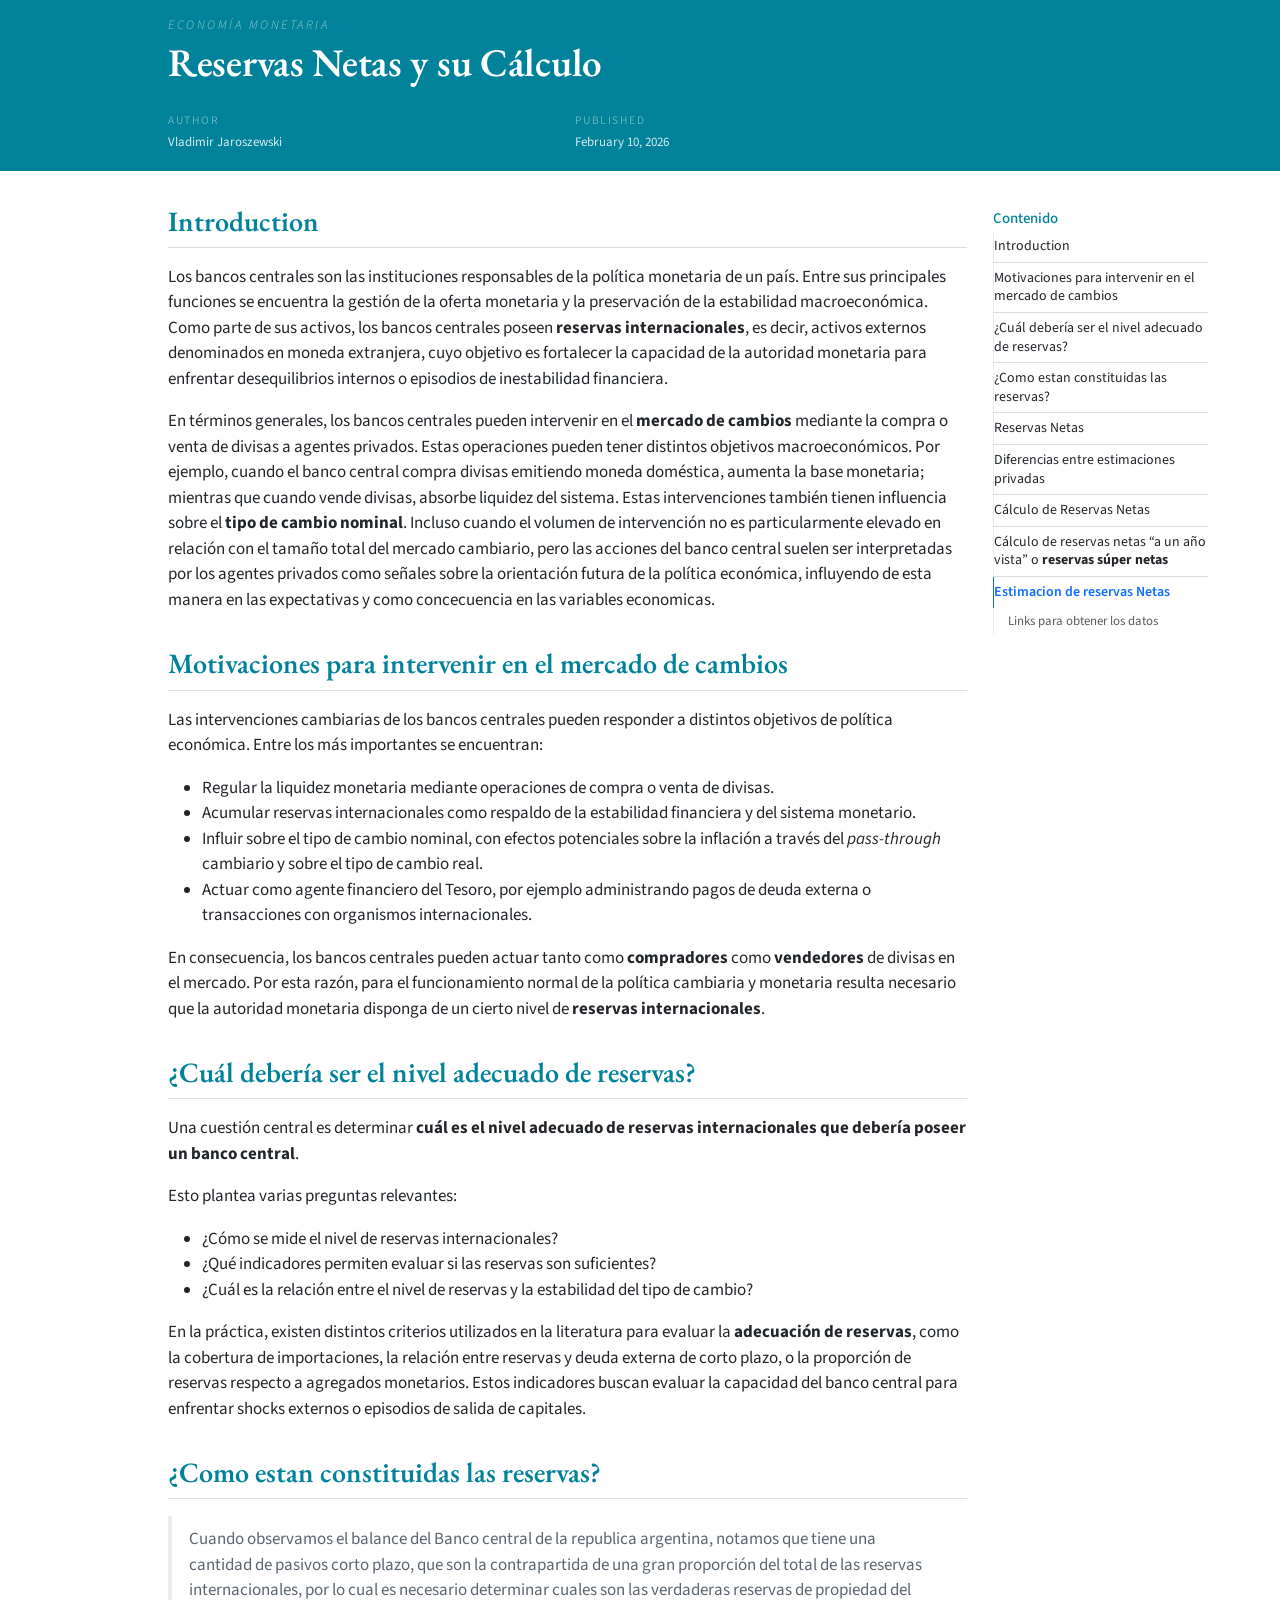
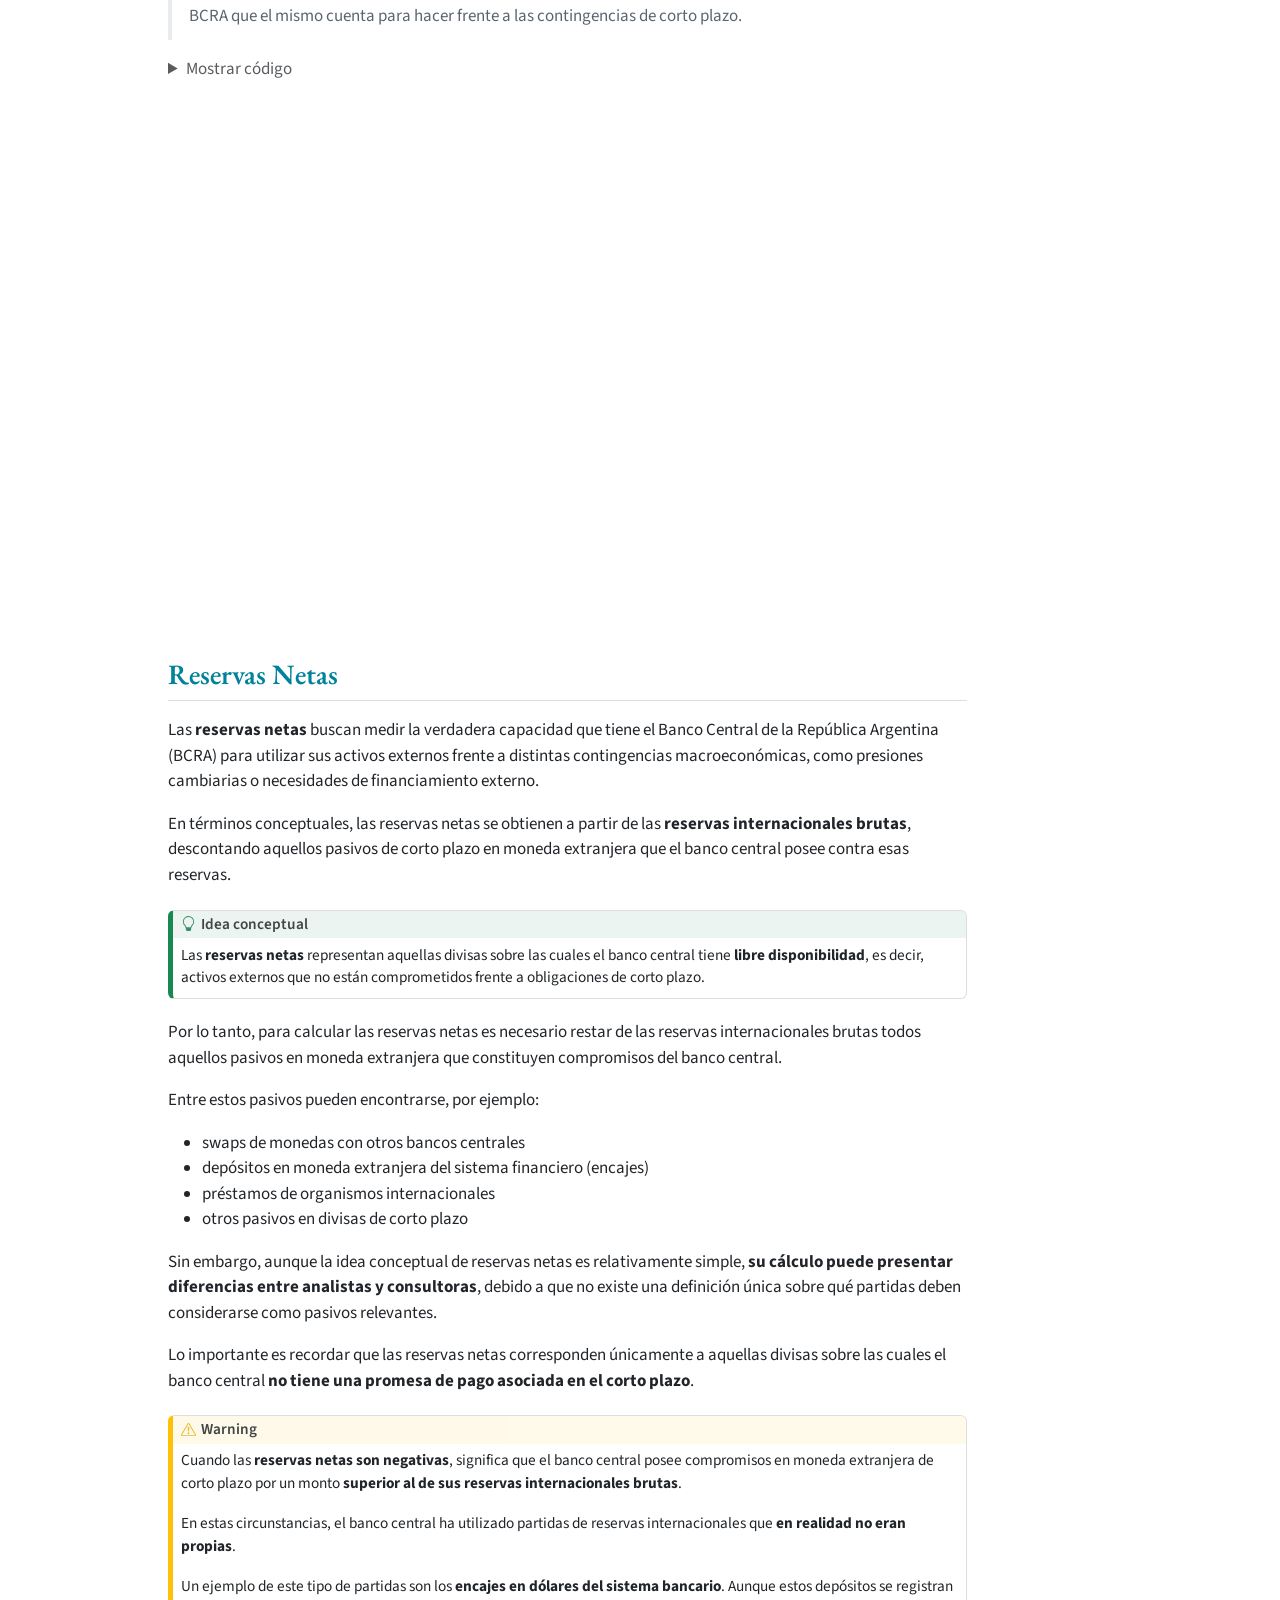
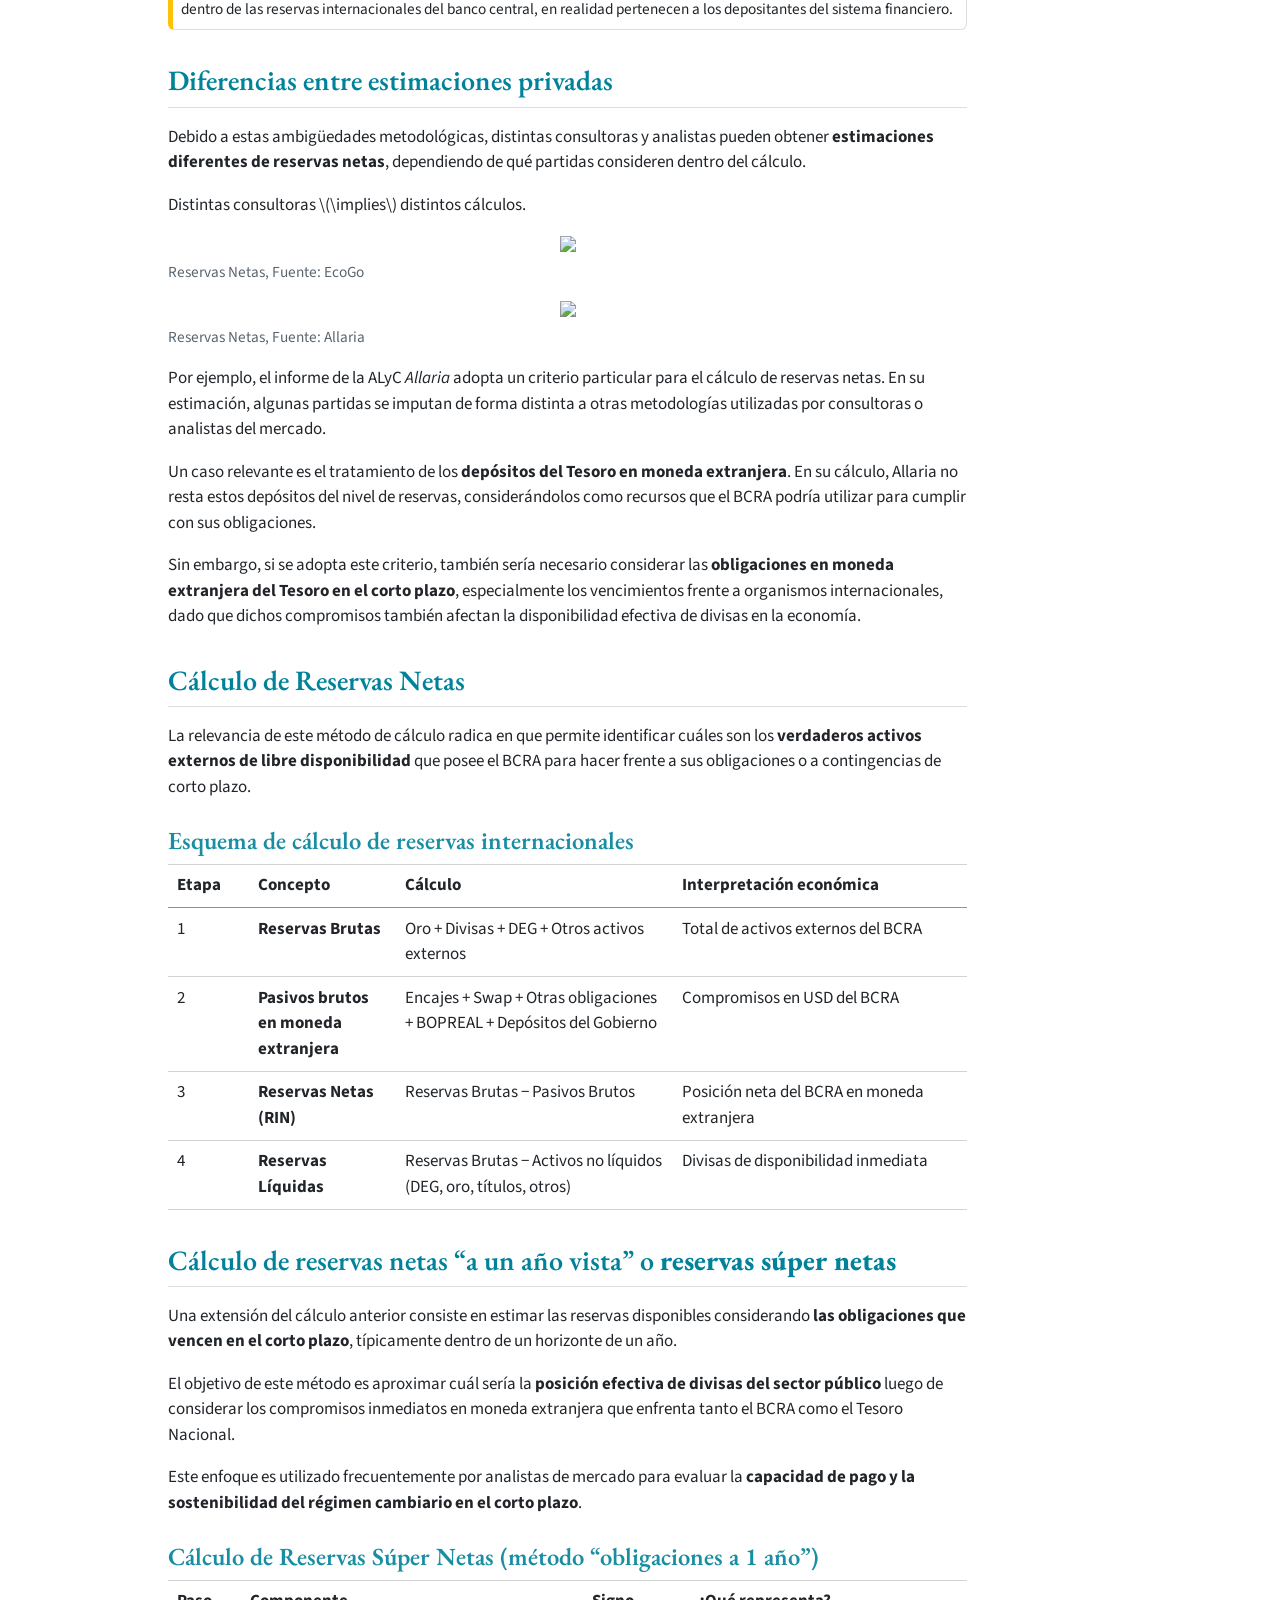
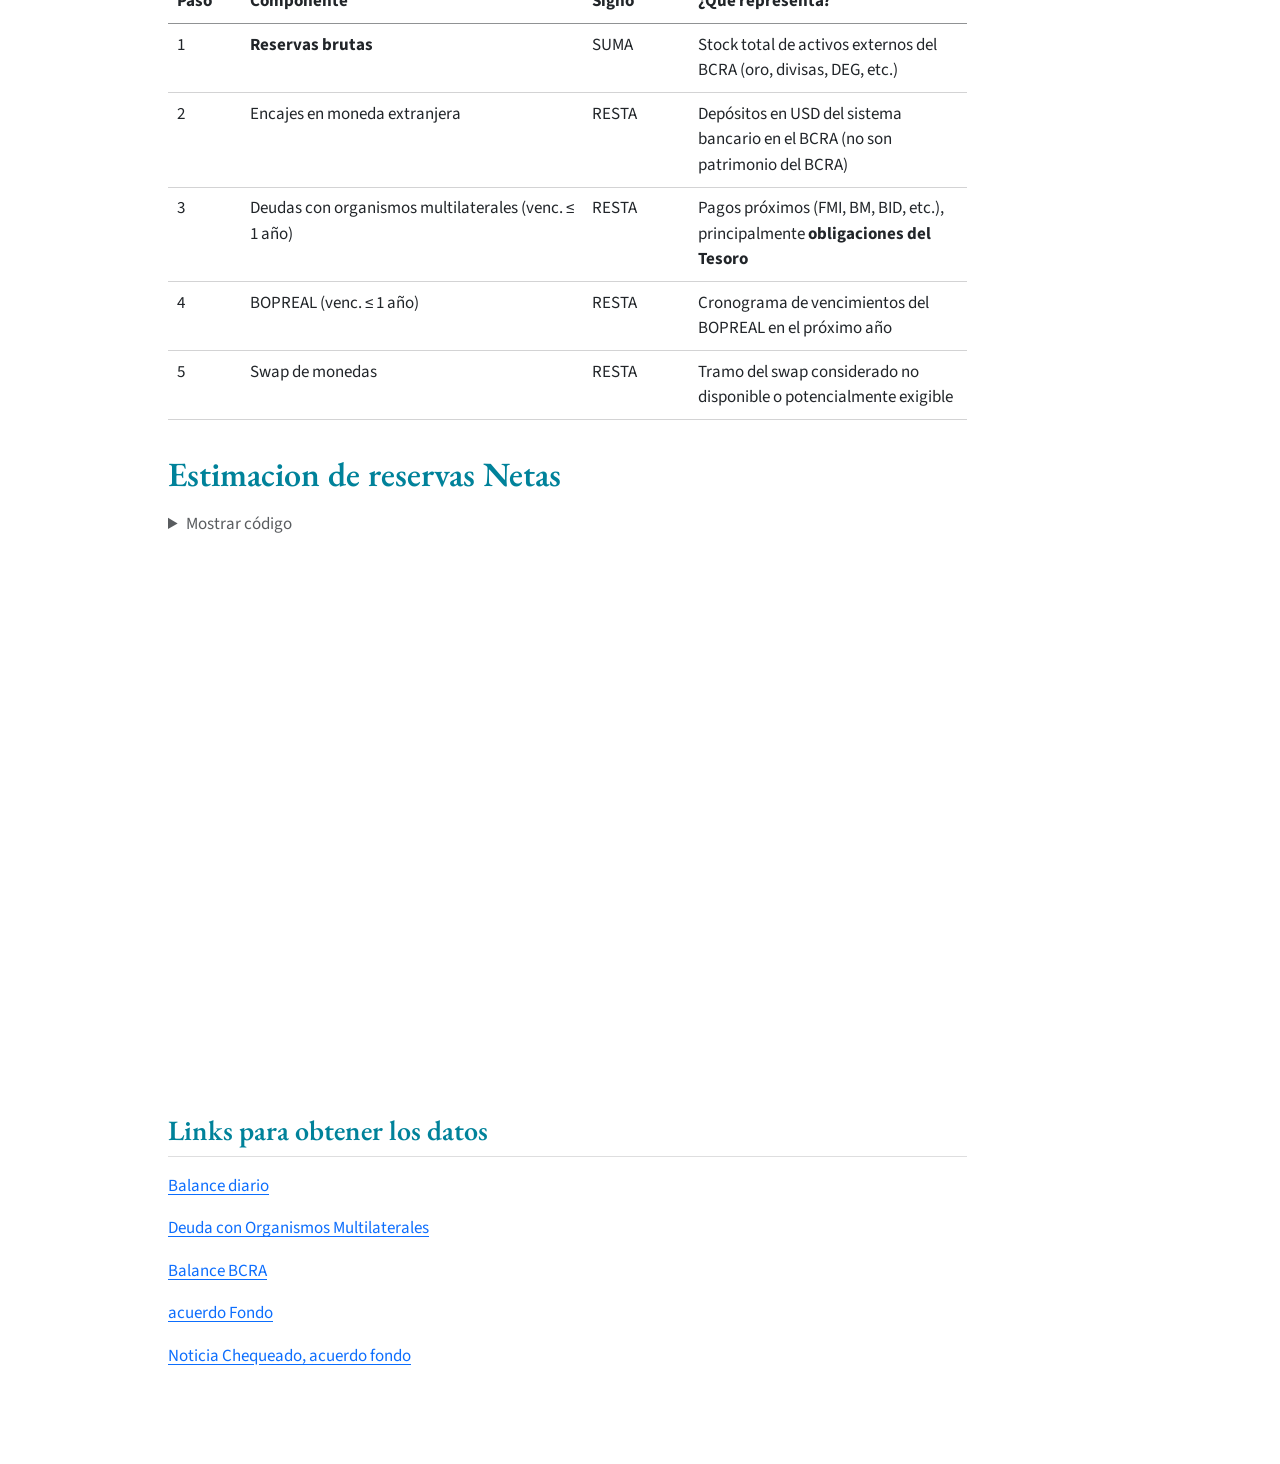
==== codigos/Codigos_resNet/datos/res netas_py.html @ 490fee62 "en python" ====
<!DOCTYPE html>
<html xmlns="http://www.w3.org/1999/xhtml" lang="en" xml:lang="en"><head>

<meta charset="utf-8">
<meta name="generator" content="quarto-1.9.36">

<meta name="viewport" content="width=device-width, initial-scale=1.0, user-scalable=yes">

<meta name="author" content="Vladimir Jaroszewski">
<meta name="dcterms.date" content="2026-02-10">

<title>Reservas Netas y su Cálculo</title>
<style>
/* Default styles provided by pandoc.
** See https://pandoc.org/MANUAL.html#variables-for-html for config info.
*/
code{white-space: pre-wrap;}
span.smallcaps{font-variant: small-caps;}
div.columns{display: flex; gap: min(4vw, 1.5em);}
div.column{flex: auto; overflow-x: auto;}
div.hanging-indent{margin-left: 1.5em; text-indent: -1.5em;}
ul.task-list{list-style: none;}
ul.task-list li input[type="checkbox"] {
  width: 0.8em;
  margin: 0 0.8em 0.2em -1em; /* quarto-specific, see https://github.com/quarto-dev/quarto-cli/issues/4556 */ 
  vertical-align: middle;
}
/* CSS for syntax highlighting */
html { -webkit-text-size-adjust: 100%; }
pre > code.sourceCode { white-space: pre; position: relative; }
pre > code.sourceCode > span { display: inline-block; line-height: 1.25; }
pre > code.sourceCode > span:empty { height: 1.2em; }
.sourceCode { overflow: visible; }
code.sourceCode > span { color: inherit; text-decoration: inherit; }
div.sourceCode { margin: 1em 0; }
pre.sourceCode { margin: 0; }
@media screen {
div.sourceCode { overflow: auto; }
}
@media print {
pre > code.sourceCode { white-space: pre-wrap; }
pre > code.sourceCode > span { text-indent: -5em; padding-left: 5em; }
}
pre.numberSource code
  { counter-reset: source-line 0; }
pre.numberSource code > span
  { position: relative; left: -4em; counter-increment: source-line; }
pre.numberSource code > span > a:first-child::before
  { content: counter(source-line);
    position: relative; left: -1em; text-align: right; vertical-align: baseline;
    border: none; display: inline-block;
    -webkit-touch-callout: none; -webkit-user-select: none;
    -khtml-user-select: none; -moz-user-select: none;
    -ms-user-select: none; user-select: none;
    padding: 0 4px; width: 4em;
  }
pre.numberSource { margin-left: 3em;  padding-left: 4px; }
div.sourceCode
  {   }
@media screen {
pre > code.sourceCode > span > a:first-child::before { text-decoration: underline; }
}
</style>


<script src="https://cdn.jsdelivr.net/npm/jquery@3.5.1/dist/jquery.min.js" integrity="sha384-ZvpUoO/+PpLXR1lu4jmpXWu80pZlYUAfxl5NsBMWOEPSjUn/6Z/hRTt8+pR6L4N2" crossorigin="anonymous"></script><script src="res netas_py_files/libs/clipboard/clipboard.min.js"></script>
<script src="res netas_py_files/libs/quarto-html/quarto.js" type="module"></script>
<script src="res netas_py_files/libs/quarto-html/tabsets/tabsets.js" type="module"></script>
<script src="res netas_py_files/libs/quarto-html/popper.min.js"></script>
<script src="res netas_py_files/libs/quarto-html/tippy.umd.min.js"></script>
<script src="res netas_py_files/libs/quarto-html/anchor.min.js"></script>
<link href="res netas_py_files/libs/quarto-html/tippy.css" rel="stylesheet">
<link href="res netas_py_files/libs/quarto-html/quarto-syntax-highlighting-845c23b38eaddc0f92fda52bfe77a8c8.css" rel="stylesheet" id="quarto-text-highlighting-styles">
<script src="res netas_py_files/libs/bootstrap/bootstrap.min.js"></script>
<link href="res netas_py_files/libs/bootstrap/bootstrap-icons.css" rel="stylesheet">
<link href="res netas_py_files/libs/bootstrap/bootstrap-efbb37e9afcc02144ebbc7afd12a776f.min.css" rel="stylesheet" append-hash="true" id="quarto-bootstrap" data-mode="light">
<style>html{ scroll-behavior: smooth; }</style>
<style>

      .quarto-title-block .quarto-title-banner h1,
      .quarto-title-block .quarto-title-banner h2,
      .quarto-title-block .quarto-title-banner h3,
      .quarto-title-block .quarto-title-banner h4,
      .quarto-title-block .quarto-title-banner h5,
      .quarto-title-block .quarto-title-banner h6
      {
        color: #00829A;
      }

      .quarto-title-block .quarto-title-banner {
        color: #00829A;
      }
</style>
<script>

document.addEventListener("DOMContentLoaded", function () {

  const banner = document.querySelector(".quarto-title-banner");

  const meta = document.querySelector(".quarto-title-meta");

  

  if (banner && meta) {

    banner.appendChild(meta);

  }

});

</script>
<script src="https://cdn.jsdelivr.net/npm/requirejs@2.3.6/require.min.js" integrity="sha384-c9c+LnTbwQ3aujuU7ULEPVvgLs+Fn6fJUvIGTsuu1ZcCf11fiEubah0ttpca4ntM sha384-6V1/AdqZRWk1KAlWbKBlGhN7VG4iE/yAZcO6NZPMF8od0vukrvr0tg4qY6NSrItx" crossorigin="anonymous"></script>

<script type="application/javascript">define('jquery', [],function() {return window.jQuery;})</script>
<script type="text/javascript">
window.PlotlyConfig = {MathJaxConfig: 'local'};
if (window.MathJax && window.MathJax.Hub && window.MathJax.Hub.Config) {window.MathJax.Hub.Config({SVG: {font: "STIX-Web"}});}
</script>
<script type="module">import "https://cdn.plot.ly/plotly-3.3.0.min"</script>


  <script src="https://cdnjs.cloudflare.com/polyfill/v3/polyfill.min.js?features=es6"></script>
  <script defer="" src="https://cdn.jsdelivr.net/npm/mathjax@3/es5/tex-chtml-full.js" type="text/javascript"></script>

<script type="text/javascript">
const typesetMath = (el) => {
  if (window.MathJax) {
    // MathJax Typeset
    window.MathJax.typeset([el]);
  } else if (window.katex) {
    // KaTeX Render
    var mathElements = el.getElementsByClassName("math");
    var macros = [];
    for (var i = 0; i < mathElements.length; i++) {
      var texText = mathElements[i].firstChild;
      if (mathElements[i].tagName == "SPAN" && texText && texText.data) {
        window.katex.render(texText.data, mathElements[i], {
          displayMode: mathElements[i].classList.contains('display'),
          throwOnError: false,
          macros: macros,
          fleqn: false
        });
      }
    }
  }
}
window.Quarto = {
  typesetMath
};
</script>

<link rel="stylesheet" href="styles.css">
</head>

<body class="quarto-light">

<header id="title-block-header" class="quarto-title-block default page-columns page-full">
  <div class="quarto-title-banner page-columns page-full">
    <div class="quarto-title column-body">
      <h1 class="title">Reservas Netas y su Cálculo</h1>
            <p class="subtitle lead">Economía Monetaria</p>
                      </div>
  </div>
    
  
  <div class="quarto-title-meta">

      <div>
      <div class="quarto-title-meta-heading">Author</div>
      <div class="quarto-title-meta-contents">
               <p>Vladimir Jaroszewski </p>
            </div>
    </div>
      
      <div>
      <div class="quarto-title-meta-heading">Published</div>
      <div class="quarto-title-meta-contents">
        <p class="date">February 10, 2026</p>
      </div>
    </div>
    
      
    </div>
    
  
  </header><div id="quarto-content" class="page-columns page-rows-contents page-layout-article">
<div id="quarto-margin-sidebar" class="sidebar margin-sidebar">
  <nav id="TOC" role="doc-toc" class="toc-active">
    <h2 id="toc-title">Contenido</h2>
   
  <ul>
  <li><a href="#introduction" id="toc-introduction" class="nav-link active" data-scroll-target="#introduction">Introduction</a></li>
  <li><a href="#motivaciones-para-intervenir-en-el-mercado-de-cambios" id="toc-motivaciones-para-intervenir-en-el-mercado-de-cambios" class="nav-link" data-scroll-target="#motivaciones-para-intervenir-en-el-mercado-de-cambios">Motivaciones para intervenir en el mercado de cambios</a></li>
  <li><a href="#cuál-debería-ser-el-nivel-adecuado-de-reservas" id="toc-cuál-debería-ser-el-nivel-adecuado-de-reservas" class="nav-link" data-scroll-target="#cuál-debería-ser-el-nivel-adecuado-de-reservas">¿Cuál debería ser el nivel adecuado de reservas?</a></li>
  <li><a href="#como-estan-constituidas-las-reservas" id="toc-como-estan-constituidas-las-reservas" class="nav-link" data-scroll-target="#como-estan-constituidas-las-reservas">¿Como estan constituidas las reservas?</a></li>
  <li><a href="#reservas-netas" id="toc-reservas-netas" class="nav-link" data-scroll-target="#reservas-netas">Reservas Netas</a></li>
  <li><a href="#diferencias-entre-estimaciones-privadas" id="toc-diferencias-entre-estimaciones-privadas" class="nav-link" data-scroll-target="#diferencias-entre-estimaciones-privadas">Diferencias entre estimaciones privadas</a></li>
  <li><a href="#cálculo-de-reservas-netas" id="toc-cálculo-de-reservas-netas" class="nav-link" data-scroll-target="#cálculo-de-reservas-netas">Cálculo de Reservas Netas</a>
  <ul class="collapse">
  <li><a href="#esquema-de-cálculo-de-reservas-internacionales" id="toc-esquema-de-cálculo-de-reservas-internacionales" class="nav-link" data-scroll-target="#esquema-de-cálculo-de-reservas-internacionales">Esquema de cálculo de reservas internacionales</a></li>
  </ul></li>
  <li><a href="#cálculo-de-reservas-netas-a-un-año-vista-o-reservas-súper-netas" id="toc-cálculo-de-reservas-netas-a-un-año-vista-o-reservas-súper-netas" class="nav-link" data-scroll-target="#cálculo-de-reservas-netas-a-un-año-vista-o-reservas-súper-netas">Cálculo de reservas netas “a un año vista” o <strong>reservas súper netas</strong></a>
  <ul class="collapse">
  <li><a href="#cálculo-de-reservas-súper-netas-método-obligaciones-a-1-año" id="toc-cálculo-de-reservas-súper-netas-método-obligaciones-a-1-año" class="nav-link" data-scroll-target="#cálculo-de-reservas-súper-netas-método-obligaciones-a-1-año">Cálculo de Reservas Súper Netas (método “obligaciones a 1 año”)</a></li>
  </ul></li>
  <li><a href="#estimacion-de-reservas-netas" id="toc-estimacion-de-reservas-netas" class="nav-link" data-scroll-target="#estimacion-de-reservas-netas">Estimacion de reservas Netas</a>
  <ul class="collapse">
  <li><a href="#links-para-obtener-los-datos" id="toc-links-para-obtener-los-datos" class="nav-link" data-scroll-target="#links-para-obtener-los-datos">Links para obtener los datos</a></li>
  </ul></li>
  </ul>
</nav>
</div>
<main class="content quarto-banner-title-block" id="quarto-document-content">





<section id="introduction" class="level2">
<h2 class="anchored" data-anchor-id="introduction">Introduction</h2>
<p>Los bancos centrales son las instituciones responsables de la política monetaria de un país. Entre sus principales funciones se encuentra la gestión de la oferta monetaria y la preservación de la estabilidad macroeconómica. Como parte de sus activos, los bancos centrales poseen <strong>reservas internacionales</strong>, es decir, activos externos denominados en moneda extranjera, cuyo objetivo es fortalecer la capacidad de la autoridad monetaria para enfrentar desequilibrios internos o episodios de inestabilidad financiera.</p>
<p>En términos generales, los bancos centrales pueden intervenir en el <strong>mercado de cambios</strong> mediante la compra o venta de divisas a agentes privados. Estas operaciones pueden tener distintos objetivos macroeconómicos. Por ejemplo, cuando el banco central compra divisas emitiendo moneda doméstica, aumenta la base monetaria; mientras que cuando vende divisas, absorbe liquidez del sistema. Estas intervenciones también tienen influencia sobre el <strong>tipo de cambio nominal</strong>. Incluso cuando el volumen de intervención no es particularmente elevado en relación con el tamaño total del mercado cambiario, pero las acciones del banco central suelen ser interpretadas por los agentes privados como señales sobre la orientación futura de la política económica, influyendo de esta manera en las expectativas y como concecuencia en las variables economicas.</p>
</section>
<section id="motivaciones-para-intervenir-en-el-mercado-de-cambios" class="level2">
<h2 class="anchored" data-anchor-id="motivaciones-para-intervenir-en-el-mercado-de-cambios">Motivaciones para intervenir en el mercado de cambios</h2>
<p>Las intervenciones cambiarias de los bancos centrales pueden responder a distintos objetivos de política económica. Entre los más importantes se encuentran:</p>
<ul>
<li>Regular la liquidez monetaria mediante operaciones de compra o venta de divisas.</li>
<li>Acumular reservas internacionales como respaldo de la estabilidad financiera y del sistema monetario.</li>
<li>Influir sobre el tipo de cambio nominal, con efectos potenciales sobre la inflación a través del <em>pass-through</em> cambiario y sobre el tipo de cambio real.</li>
<li>Actuar como agente financiero del Tesoro, por ejemplo administrando pagos de deuda externa o transacciones con organismos internacionales.</li>
</ul>
<p>En consecuencia, los bancos centrales pueden actuar tanto como <strong>compradores</strong> como <strong>vendedores</strong> de divisas en el mercado. Por esta razón, para el funcionamiento normal de la política cambiaria y monetaria resulta necesario que la autoridad monetaria disponga de un cierto nivel de <strong>reservas internacionales</strong>.</p>
</section>
<section id="cuál-debería-ser-el-nivel-adecuado-de-reservas" class="level2">
<h2 class="anchored" data-anchor-id="cuál-debería-ser-el-nivel-adecuado-de-reservas">¿Cuál debería ser el nivel adecuado de reservas?</h2>
<p>Una cuestión central es determinar <strong>cuál es el nivel adecuado de reservas internacionales que debería poseer un banco central</strong>.</p>
<p>Esto plantea varias preguntas relevantes:</p>
<ul>
<li>¿Cómo se mide el nivel de reservas internacionales?</li>
<li>¿Qué indicadores permiten evaluar si las reservas son suficientes?</li>
<li>¿Cuál es la relación entre el nivel de reservas y la estabilidad del tipo de cambio?</li>
</ul>
<p>En la práctica, existen distintos criterios utilizados en la literatura para evaluar la <strong>adecuación de reservas</strong>, como la cobertura de importaciones, la relación entre reservas y deuda externa de corto plazo, o la proporción de reservas respecto a agregados monetarios. Estos indicadores buscan evaluar la capacidad del banco central para enfrentar shocks externos o episodios de salida de capitales.</p>
</section>
<section id="como-estan-constituidas-las-reservas" class="level2">
<h2 class="anchored" data-anchor-id="como-estan-constituidas-las-reservas">¿Como estan constituidas las reservas?</h2>
<blockquote class="blockquote">
<p>Cuando observamos el balance del Banco central de la republica argentina, notamos que tiene una cantidad de pasivos corto plazo, que son la contrapartida de una gran proporción del total de las reservas internacionales, por lo cual es necesario determinar cuales son las verdaderas reservas de propiedad del BCRA que el mismo cuenta para hacer frente a las contingencias de corto plazo.</p>
</blockquote>
<div id="d16875f2" class="cell" data-execution_count="1">
<details class="code-fold">
<summary>Mostrar código</summary>
<div class="code-copy-outer-scaffold"><div class="sourceCode cell-code" id="cb1"><pre class="sourceCode python code-with-copy"><code class="sourceCode python"><span id="cb1-1"><a href="#cb1-1" aria-hidden="true" tabindex="-1"></a><span class="im">import</span> pandas <span class="im">as</span> pd</span>
<span id="cb1-2"><a href="#cb1-2" aria-hidden="true" tabindex="-1"></a><span class="co">#Vamos cargar la data al codigo, tenemos gran parte en este excel.</span></span>
<span id="cb1-3"><a href="#cb1-3" aria-hidden="true" tabindex="-1"></a>archivo <span class="op">=</span> <span class="st">"C:/Users/Admin/Documents/GitHub/VJaroszewski-econ/codigos/Codigos_resNet/datos/deuda multilaterales.xlsx"</span></span>
<span id="cb1-4"><a href="#cb1-4" aria-hidden="true" tabindex="-1"></a></span>
<span id="cb1-5"><a href="#cb1-5" aria-hidden="true" tabindex="-1"></a>deuda_multi <span class="op">=</span> pd.read_excel(archivo, sheet_name<span class="op">=</span><span class="st">"deuMult"</span>)</span>
<span id="cb1-6"><a href="#cb1-6" aria-hidden="true" tabindex="-1"></a>encajes <span class="op">=</span> pd.read_excel(archivo, sheet_name<span class="op">=</span><span class="st">"dep y encajes"</span>)</span>
<span id="cb1-7"><a href="#cb1-7" aria-hidden="true" tabindex="-1"></a>bop_1 <span class="op">=</span> pd.read_excel(archivo, sheet_name<span class="op">=</span><span class="st">"bopreal_1"</span>)</span>
<span id="cb1-8"><a href="#cb1-8" aria-hidden="true" tabindex="-1"></a>bop_2 <span class="op">=</span> pd.read_excel(archivo, sheet_name<span class="op">=</span><span class="st">"bopreal_2"</span>)</span>
<span id="cb1-9"><a href="#cb1-9" aria-hidden="true" tabindex="-1"></a>bop_3 <span class="op">=</span> pd.read_excel(archivo, sheet_name<span class="op">=</span><span class="st">"bopreal_3"</span>)</span>
<span id="cb1-10"><a href="#cb1-10" aria-hidden="true" tabindex="-1"></a>bop_4 <span class="op">=</span> pd.read_excel(archivo, sheet_name<span class="op">=</span><span class="st">"bopreal_4"</span>)</span>
<span id="cb1-11"><a href="#cb1-11" aria-hidden="true" tabindex="-1"></a></span>
<span id="cb1-12"><a href="#cb1-12" aria-hidden="true" tabindex="-1"></a>bop_2[<span class="st">'fecha'</span>] <span class="op">=</span> pd.to_datetime(bop_2[<span class="st">'fecha'</span>])</span>
<span id="cb1-13"><a href="#cb1-13" aria-hidden="true" tabindex="-1"></a>bop_2[<span class="st">'fecha'</span>] <span class="op">=</span> bop_2[<span class="st">'fecha'</span>].dt.to_period(<span class="st">'M'</span>)</span>
<span id="cb1-14"><a href="#cb1-14" aria-hidden="true" tabindex="-1"></a></span>
<span id="cb1-15"><a href="#cb1-15" aria-hidden="true" tabindex="-1"></a>bop_1[<span class="st">'fecha'</span>] <span class="op">=</span> pd.to_datetime(bop_1[<span class="st">'fecha'</span>])</span>
<span id="cb1-16"><a href="#cb1-16" aria-hidden="true" tabindex="-1"></a>bop_1[<span class="st">'fecha'</span>] <span class="op">=</span> bop_1[<span class="st">'fecha'</span>].dt.to_period(<span class="st">'M'</span>)</span>
<span id="cb1-17"><a href="#cb1-17" aria-hidden="true" tabindex="-1"></a></span>
<span id="cb1-18"><a href="#cb1-18" aria-hidden="true" tabindex="-1"></a>bop_3[<span class="st">'fecha'</span>] <span class="op">=</span> pd.to_datetime(bop_3[<span class="st">'fecha'</span>])</span>
<span id="cb1-19"><a href="#cb1-19" aria-hidden="true" tabindex="-1"></a>bop_3[<span class="st">'fecha'</span>] <span class="op">=</span> bop_3[<span class="st">'fecha'</span>].dt.to_period(<span class="st">'M'</span>)</span>
<span id="cb1-20"><a href="#cb1-20" aria-hidden="true" tabindex="-1"></a></span>
<span id="cb1-21"><a href="#cb1-21" aria-hidden="true" tabindex="-1"></a>bop_4[<span class="st">'fecha'</span>] <span class="op">=</span> pd.to_datetime(bop_4[<span class="st">'fecha'</span>])</span>
<span id="cb1-22"><a href="#cb1-22" aria-hidden="true" tabindex="-1"></a>bop_4[<span class="st">'fecha'</span>] <span class="op">=</span> bop_4[<span class="st">'fecha'</span>].dt.to_period(<span class="st">'M'</span>)</span>
<span id="cb1-23"><a href="#cb1-23" aria-hidden="true" tabindex="-1"></a></span>
<span id="cb1-24"><a href="#cb1-24" aria-hidden="true" tabindex="-1"></a>bop <span class="op">=</span> (</span>
<span id="cb1-25"><a href="#cb1-25" aria-hidden="true" tabindex="-1"></a>    bop_1</span>
<span id="cb1-26"><a href="#cb1-26" aria-hidden="true" tabindex="-1"></a>    .merge(bop_2, on<span class="op">=</span><span class="st">'fecha'</span>, how<span class="op">=</span><span class="st">'outer'</span>)</span>
<span id="cb1-27"><a href="#cb1-27" aria-hidden="true" tabindex="-1"></a>    .merge(bop_3, on<span class="op">=</span><span class="st">'fecha'</span>, how<span class="op">=</span><span class="st">'outer'</span>)</span>
<span id="cb1-28"><a href="#cb1-28" aria-hidden="true" tabindex="-1"></a>    .merge(bop_4, on<span class="op">=</span><span class="st">'fecha'</span>, how<span class="op">=</span><span class="st">'outer'</span>)</span>
<span id="cb1-29"><a href="#cb1-29" aria-hidden="true" tabindex="-1"></a>)</span>
<span id="cb1-30"><a href="#cb1-30" aria-hidden="true" tabindex="-1"></a></span>
<span id="cb1-31"><a href="#cb1-31" aria-hidden="true" tabindex="-1"></a><span class="im">import</span> pandas <span class="im">as</span> pd</span>
<span id="cb1-32"><a href="#cb1-32" aria-hidden="true" tabindex="-1"></a></span>
<span id="cb1-33"><a href="#cb1-33" aria-hidden="true" tabindex="-1"></a><span class="co"># Asegurar que fecha sea Period mensual</span></span>
<span id="cb1-34"><a href="#cb1-34" aria-hidden="true" tabindex="-1"></a>bop[<span class="st">'fecha'</span>] <span class="op">=</span> pd.PeriodIndex(bop[<span class="st">'fecha'</span>], freq<span class="op">=</span><span class="st">'M'</span>)</span>
<span id="cb1-35"><a href="#cb1-35" aria-hidden="true" tabindex="-1"></a></span>
<span id="cb1-36"><a href="#cb1-36" aria-hidden="true" tabindex="-1"></a><span class="co"># Poner fecha como índice</span></span>
<span id="cb1-37"><a href="#cb1-37" aria-hidden="true" tabindex="-1"></a>bop <span class="op">=</span> bop.set_index(<span class="st">'fecha'</span>)</span>
<span id="cb1-38"><a href="#cb1-38" aria-hidden="true" tabindex="-1"></a></span>
<span id="cb1-39"><a href="#cb1-39" aria-hidden="true" tabindex="-1"></a><span class="co"># Crear rango completo mensual</span></span>
<span id="cb1-40"><a href="#cb1-40" aria-hidden="true" tabindex="-1"></a>rango_completo <span class="op">=</span> pd.period_range(</span>
<span id="cb1-41"><a href="#cb1-41" aria-hidden="true" tabindex="-1"></a>    start<span class="op">=</span>bop.index.<span class="bu">min</span>(),</span>
<span id="cb1-42"><a href="#cb1-42" aria-hidden="true" tabindex="-1"></a>    end<span class="op">=</span>bop.index.<span class="bu">max</span>(),</span>
<span id="cb1-43"><a href="#cb1-43" aria-hidden="true" tabindex="-1"></a>    freq<span class="op">=</span><span class="st">'M'</span></span>
<span id="cb1-44"><a href="#cb1-44" aria-hidden="true" tabindex="-1"></a>)</span>
<span id="cb1-45"><a href="#cb1-45" aria-hidden="true" tabindex="-1"></a></span>
<span id="cb1-46"><a href="#cb1-46" aria-hidden="true" tabindex="-1"></a><span class="co"># Reindexar (esto agrega los meses faltantes con NaN)</span></span>
<span id="cb1-47"><a href="#cb1-47" aria-hidden="true" tabindex="-1"></a>bop <span class="op">=</span> bop.reindex(rango_completo)</span>
<span id="cb1-48"><a href="#cb1-48" aria-hidden="true" tabindex="-1"></a></span>
<span id="cb1-49"><a href="#cb1-49" aria-hidden="true" tabindex="-1"></a><span class="co"># Opcional: volver a tener fecha como columna</span></span>
<span id="cb1-50"><a href="#cb1-50" aria-hidden="true" tabindex="-1"></a>bop <span class="op">=</span> bop.reset_index().rename(columns<span class="op">=</span>{<span class="st">'index'</span>: <span class="st">'fecha'</span>})</span>
<span id="cb1-51"><a href="#cb1-51" aria-hidden="true" tabindex="-1"></a></span>
<span id="cb1-52"><a href="#cb1-52" aria-hidden="true" tabindex="-1"></a>bop <span class="op">=</span> bop.set_index(<span class="st">'fecha'</span>)</span>
<span id="cb1-53"><a href="#cb1-53" aria-hidden="true" tabindex="-1"></a>bop[<span class="st">'Bopreal'</span>] <span class="op">=</span> bop.<span class="bu">sum</span>(axis<span class="op">=</span><span class="dv">1</span>)</span>
<span id="cb1-54"><a href="#cb1-54" aria-hidden="true" tabindex="-1"></a>bop[<span class="st">'bop_año'</span>] <span class="op">=</span> (</span>
<span id="cb1-55"><a href="#cb1-55" aria-hidden="true" tabindex="-1"></a>    bop[<span class="st">'Bopreal'</span>][::<span class="op">-</span><span class="dv">1</span>]</span>
<span id="cb1-56"><a href="#cb1-56" aria-hidden="true" tabindex="-1"></a>    .rolling(<span class="dv">12</span>)</span>
<span id="cb1-57"><a href="#cb1-57" aria-hidden="true" tabindex="-1"></a>    .<span class="bu">sum</span>()[::<span class="op">-</span><span class="dv">1</span>]</span>
<span id="cb1-58"><a href="#cb1-58" aria-hidden="true" tabindex="-1"></a>)</span>
<span id="cb1-59"><a href="#cb1-59" aria-hidden="true" tabindex="-1"></a></span>
<span id="cb1-60"><a href="#cb1-60" aria-hidden="true" tabindex="-1"></a>deuda_multi.index<span class="op">=</span>deuda_multi[<span class="st">'fecha'</span>]</span>
<span id="cb1-61"><a href="#cb1-61" aria-hidden="true" tabindex="-1"></a>deuda_multi[<span class="st">'suma un año'</span>]<span class="op">=</span> (</span>
<span id="cb1-62"><a href="#cb1-62" aria-hidden="true" tabindex="-1"></a>    deuda_multi[<span class="st">"vencimiento"</span>][::<span class="op">-</span><span class="dv">1</span>]</span>
<span id="cb1-63"><a href="#cb1-63" aria-hidden="true" tabindex="-1"></a>    .rolling(<span class="st">"365D"</span>)</span>
<span id="cb1-64"><a href="#cb1-64" aria-hidden="true" tabindex="-1"></a>    .<span class="bu">sum</span>()[::<span class="op">-</span><span class="dv">1</span>]</span>
<span id="cb1-65"><a href="#cb1-65" aria-hidden="true" tabindex="-1"></a>)<span class="op">/</span><span class="dv">1000</span></span>
<span id="cb1-66"><a href="#cb1-66" aria-hidden="true" tabindex="-1"></a></span>
<span id="cb1-67"><a href="#cb1-67" aria-hidden="true" tabindex="-1"></a>deuda_multi <span class="op">=</span> deuda_multi.drop(columns<span class="op">=</span>[<span class="st">'fecha'</span>,<span class="st">'vencimiento'</span>])</span>
<span id="cb1-68"><a href="#cb1-68" aria-hidden="true" tabindex="-1"></a>deuda_multi<span class="op">=</span>deuda_multi.rename(columns<span class="op">=</span>{<span class="st">'suma un año'</span>:<span class="st">'deuda_mult'</span>})</span>
<span id="cb1-69"><a href="#cb1-69" aria-hidden="true" tabindex="-1"></a></span>
<span id="cb1-70"><a href="#cb1-70" aria-hidden="true" tabindex="-1"></a>encajes.index<span class="op">=</span>encajes[<span class="st">'fecha'</span>]</span>
<span id="cb1-71"><a href="#cb1-71" aria-hidden="true" tabindex="-1"></a>encajes<span class="op">=</span>encajes.drop(columns<span class="op">=</span>[<span class="st">'fecha'</span>])</span>
<span id="cb1-72"><a href="#cb1-72" aria-hidden="true" tabindex="-1"></a>encajes[<span class="st">'dep_Nac_ext'</span>]<span class="op">=</span>encajes[<span class="st">'dep_Nac_ext'</span>]<span class="op">/</span><span class="dv">1000</span></span>
<span id="cb1-73"><a href="#cb1-73" aria-hidden="true" tabindex="-1"></a>encajes[<span class="st">'encajes_ext'</span>]<span class="op">=</span>encajes[<span class="st">'encajes_ext'</span>]<span class="op">/</span><span class="dv">1000</span></span>
<span id="cb1-74"><a href="#cb1-74" aria-hidden="true" tabindex="-1"></a></span>
<span id="cb1-75"><a href="#cb1-75" aria-hidden="true" tabindex="-1"></a>tc_yuan_excel<span class="op">=</span> <span class="st">"C:/Users/Admin/Documents/GitHub/VJaroszewski-econ/codigos/Codigos_resNet/datos/tc_yuan.xlsx"</span> <span class="op">\</span></span>
<span id="cb1-76"><a href="#cb1-76" aria-hidden="true" tabindex="-1"></a></span>
<span id="cb1-77"><a href="#cb1-77" aria-hidden="true" tabindex="-1"></a></span>
<span id="cb1-78"><a href="#cb1-78" aria-hidden="true" tabindex="-1"></a>tc_yuan <span class="op">=</span> pd.read_excel(tc_yuan_excel)</span>
<span id="cb1-79"><a href="#cb1-79" aria-hidden="true" tabindex="-1"></a></span>
<span id="cb1-80"><a href="#cb1-80" aria-hidden="true" tabindex="-1"></a><span class="co"># Normalizar fechas a inicio de mes para hacer el merge</span></span>
<span id="cb1-81"><a href="#cb1-81" aria-hidden="true" tabindex="-1"></a>tc_yuan[<span class="st">'Fecha'</span>] <span class="op">=</span> pd.to_datetime(tc_yuan[<span class="st">'Fecha'</span>], <span class="bu">format</span><span class="op">=</span><span class="st">'</span><span class="sc">%d</span><span class="st">.%m.%Y'</span>)</span>
<span id="cb1-82"><a href="#cb1-82" aria-hidden="true" tabindex="-1"></a></span>
<span id="cb1-83"><a href="#cb1-83" aria-hidden="true" tabindex="-1"></a>tc_yuan[<span class="st">'fecha'</span>] <span class="op">=</span> tc_yuan[<span class="st">'Fecha'</span>].dt.to_period(<span class="st">'M'</span>).dt.to_timestamp()</span>
<span id="cb1-84"><a href="#cb1-84" aria-hidden="true" tabindex="-1"></a>tc_yuan[<span class="st">'Último'</span>]<span class="op">=</span>tc_yuan[<span class="st">'Último'</span>]<span class="op">/</span><span class="dv">10000</span></span>
<span id="cb1-85"><a href="#cb1-85" aria-hidden="true" tabindex="-1"></a></span>
<span id="cb1-86"><a href="#cb1-86" aria-hidden="true" tabindex="-1"></a><span class="co"># Tomar el último valor disponible por mes</span></span>
<span id="cb1-87"><a href="#cb1-87" aria-hidden="true" tabindex="-1"></a>tc_yuan_mensual <span class="op">=</span> tc_yuan.sort_values(<span class="st">'Fecha'</span>).groupby(<span class="st">'fecha'</span>)[<span class="st">'Último'</span>].last().reset_index()</span>
<span id="cb1-88"><a href="#cb1-88" aria-hidden="true" tabindex="-1"></a></span>
<span id="cb1-89"><a href="#cb1-89" aria-hidden="true" tabindex="-1"></a></span>
<span id="cb1-90"><a href="#cb1-90" aria-hidden="true" tabindex="-1"></a>swap_china <span class="op">=</span> pd.DataFrame({</span>
<span id="cb1-91"><a href="#cb1-91" aria-hidden="true" tabindex="-1"></a>    <span class="st">'fecha'</span>: pd.date_range(start<span class="op">=</span><span class="st">'2020-01-01'</span>, periods<span class="op">=</span><span class="dv">75</span>, freq<span class="op">=</span><span class="st">'MS'</span>),</span>
<span id="cb1-92"><a href="#cb1-92" aria-hidden="true" tabindex="-1"></a>    <span class="st">'yuanes'</span>: <span class="dv">130_000_000</span></span>
<span id="cb1-93"><a href="#cb1-93" aria-hidden="true" tabindex="-1"></a>})</span>
<span id="cb1-94"><a href="#cb1-94" aria-hidden="true" tabindex="-1"></a></span>
<span id="cb1-95"><a href="#cb1-95" aria-hidden="true" tabindex="-1"></a></span>
<span id="cb1-96"><a href="#cb1-96" aria-hidden="true" tabindex="-1"></a><span class="co"># Merge con swap_china</span></span>
<span id="cb1-97"><a href="#cb1-97" aria-hidden="true" tabindex="-1"></a>swap_china <span class="op">=</span> swap_china.merge(tc_yuan_mensual, on<span class="op">=</span><span class="st">'fecha'</span>, how<span class="op">=</span><span class="st">'left'</span>)</span>
<span id="cb1-98"><a href="#cb1-98" aria-hidden="true" tabindex="-1"></a></span>
<span id="cb1-99"><a href="#cb1-99" aria-hidden="true" tabindex="-1"></a><span class="co"># Calcular monto en usd</span></span>
<span id="cb1-100"><a href="#cb1-100" aria-hidden="true" tabindex="-1"></a>swap_china[<span class="st">'swap_usd'</span>] <span class="op">=</span> swap_china[<span class="st">'yuanes'</span>] <span class="op">/</span> swap_china[<span class="st">'Último'</span>]</span>
<span id="cb1-101"><a href="#cb1-101" aria-hidden="true" tabindex="-1"></a>swap_china[<span class="st">'swap_usd'</span>]<span class="op">=</span>swap_china[<span class="st">'swap_usd'</span>]<span class="op">/</span><span class="dv">1000</span></span>
<span id="cb1-102"><a href="#cb1-102" aria-hidden="true" tabindex="-1"></a>swap_china <span class="op">=</span> swap_china.set_index(<span class="st">'fecha'</span>)</span>
<span id="cb1-103"><a href="#cb1-103" aria-hidden="true" tabindex="-1"></a></span>
<span id="cb1-104"><a href="#cb1-104" aria-hidden="true" tabindex="-1"></a></span>
<span id="cb1-105"><a href="#cb1-105" aria-hidden="true" tabindex="-1"></a>df<span class="op">=</span>deuda_multi.merge(encajes[<span class="st">'dep_Nac_ext'</span>], left_index<span class="op">=</span><span class="va">True</span>, right_index<span class="op">=</span><span class="va">True</span>, how<span class="op">=</span><span class="st">"left"</span>)</span>
<span id="cb1-106"><a href="#cb1-106" aria-hidden="true" tabindex="-1"></a>df_c<span class="op">=</span>df.merge(encajes[<span class="st">'otros pasivos_usd'</span>], left_index<span class="op">=</span><span class="va">True</span>, right_index<span class="op">=</span><span class="va">True</span>, how<span class="op">=</span><span class="st">"left"</span>)</span>
<span id="cb1-107"><a href="#cb1-107" aria-hidden="true" tabindex="-1"></a></span>
<span id="cb1-108"><a href="#cb1-108" aria-hidden="true" tabindex="-1"></a>reservas_excel <span class="op">=</span> <span class="st">"C:/Users/Admin/Documents/GitHub/VJaroszewski-econ/codigos/Codigos_resNet/datos/reservas.xlsx"</span></span>
<span id="cb1-109"><a href="#cb1-109" aria-hidden="true" tabindex="-1"></a></span>
<span id="cb1-110"><a href="#cb1-110" aria-hidden="true" tabindex="-1"></a>reservas <span class="op">=</span> pd.read_excel(reservas_excel)</span>
<span id="cb1-111"><a href="#cb1-111" aria-hidden="true" tabindex="-1"></a></span>
<span id="cb1-112"><a href="#cb1-112" aria-hidden="true" tabindex="-1"></a>reservas[<span class="st">'fecha'</span>] <span class="op">=</span> pd.to_datetime(reservas[<span class="st">'Fecha'</span>])</span>
<span id="cb1-113"><a href="#cb1-113" aria-hidden="true" tabindex="-1"></a>reservas <span class="op">=</span> reservas.set_index(<span class="st">'fecha'</span>)</span>
<span id="cb1-114"><a href="#cb1-114" aria-hidden="true" tabindex="-1"></a></span>
<span id="cb1-115"><a href="#cb1-115" aria-hidden="true" tabindex="-1"></a>df<span class="op">=</span>deuda_multi.merge(encajes[<span class="st">'dep_Nac_ext'</span>], left_index<span class="op">=</span><span class="va">True</span>, right_index<span class="op">=</span><span class="va">True</span>, how<span class="op">=</span><span class="st">"left"</span>)</span>
<span id="cb1-116"><a href="#cb1-116" aria-hidden="true" tabindex="-1"></a>df_c<span class="op">=</span>df.merge(encajes[<span class="st">'otros pasivos_usd'</span>], left_index<span class="op">=</span><span class="va">True</span>, right_index<span class="op">=</span><span class="va">True</span>, how<span class="op">=</span><span class="st">"left"</span>)</span>
<span id="cb1-117"><a href="#cb1-117" aria-hidden="true" tabindex="-1"></a></span>
<span id="cb1-118"><a href="#cb1-118" aria-hidden="true" tabindex="-1"></a></span>
<span id="cb1-119"><a href="#cb1-119" aria-hidden="true" tabindex="-1"></a>df_b<span class="op">=</span>df_c.merge(reservas[<span class="st">'Reservas mensuales'</span>], left_index<span class="op">=</span><span class="va">True</span>, right_index<span class="op">=</span><span class="va">True</span>, how<span class="op">=</span><span class="st">"left"</span>)</span>
<span id="cb1-120"><a href="#cb1-120" aria-hidden="true" tabindex="-1"></a></span>
<span id="cb1-121"><a href="#cb1-121" aria-hidden="true" tabindex="-1"></a>df_a<span class="op">=</span>df_b.merge(swap_china[<span class="st">'swap_usd'</span>], left_index<span class="op">=</span><span class="va">True</span>, right_index<span class="op">=</span><span class="va">True</span>, how<span class="op">=</span><span class="st">"left"</span>)</span>
<span id="cb1-122"><a href="#cb1-122" aria-hidden="true" tabindex="-1"></a></span>
<span id="cb1-123"><a href="#cb1-123" aria-hidden="true" tabindex="-1"></a></span>
<span id="cb1-124"><a href="#cb1-124" aria-hidden="true" tabindex="-1"></a>df_1<span class="op">=</span>df_a.merge(encajes[<span class="st">'encajes_ext'</span>], left_index<span class="op">=</span><span class="va">True</span>, right_index<span class="op">=</span><span class="va">True</span>, how<span class="op">=</span><span class="st">"left"</span>)</span>
<span id="cb1-125"><a href="#cb1-125" aria-hidden="true" tabindex="-1"></a></span>
<span id="cb1-126"><a href="#cb1-126" aria-hidden="true" tabindex="-1"></a></span>
<span id="cb1-127"><a href="#cb1-127" aria-hidden="true" tabindex="-1"></a>fecha_max <span class="op">=</span> reservas[<span class="st">'Reservas mensuales'</span>].last_valid_index()</span>
<span id="cb1-128"><a href="#cb1-128" aria-hidden="true" tabindex="-1"></a></span>
<span id="cb1-129"><a href="#cb1-129" aria-hidden="true" tabindex="-1"></a>df_1 <span class="op">=</span> df_1.loc[<span class="st">'2020-01-01'</span>:fecha_max]</span>
<span id="cb1-130"><a href="#cb1-130" aria-hidden="true" tabindex="-1"></a></span>
<span id="cb1-131"><a href="#cb1-131" aria-hidden="true" tabindex="-1"></a>df_1.index <span class="op">=</span> pd.to_datetime(df_1.index)</span>
<span id="cb1-132"><a href="#cb1-132" aria-hidden="true" tabindex="-1"></a>df_1.index <span class="op">=</span> df_1.index.to_period(<span class="st">'M'</span>)</span>
<span id="cb1-133"><a href="#cb1-133" aria-hidden="true" tabindex="-1"></a></span>
<span id="cb1-134"><a href="#cb1-134" aria-hidden="true" tabindex="-1"></a>df_1<span class="op">=</span>df_1.merge(bop[<span class="st">'bop_año'</span>], left_index<span class="op">=</span><span class="va">True</span>, right_index<span class="op">=</span><span class="va">True</span>, how<span class="op">=</span><span class="st">"left"</span>)</span>
<span id="cb1-135"><a href="#cb1-135" aria-hidden="true" tabindex="-1"></a>df_1[<span class="st">'otros pasivos_usd'</span>]<span class="op">=</span>df_1[<span class="st">'otros pasivos_usd'</span>]<span class="op">-</span>df_1[<span class="st">'swap_usd'</span>]</span>
<span id="cb1-136"><a href="#cb1-136" aria-hidden="true" tabindex="-1"></a>df_1<span class="op">=</span>df_1[[<span class="st">'Reservas mensuales'</span>, <span class="st">'encajes_ext'</span>, <span class="st">'swap_usd'</span>,<span class="st">'bop_año'</span>,<span class="st">'dep_Nac_ext'</span>,<span class="st">'otros pasivos_usd'</span>,<span class="st">'deuda_mult'</span>]]</span>
<span id="cb1-137"><a href="#cb1-137" aria-hidden="true" tabindex="-1"></a>df_1<span class="op">=</span>df_1.fillna(<span class="dv">0</span>)</span>
<span id="cb1-138"><a href="#cb1-138" aria-hidden="true" tabindex="-1"></a></span>
<span id="cb1-139"><a href="#cb1-139" aria-hidden="true" tabindex="-1"></a></span>
<span id="cb1-140"><a href="#cb1-140" aria-hidden="true" tabindex="-1"></a>df_1[<span class="st">'Res_net'</span>]<span class="op">=</span>df_1[<span class="st">'Reservas mensuales'</span>]<span class="op">-</span>df_1[<span class="st">'encajes_ext'</span>]<span class="op">-</span>df_1[<span class="st">'swap_usd'</span>]<span class="op">-</span>df_1[<span class="st">'bop_año'</span>]<span class="op">-</span>df_1[<span class="st">'dep_Nac_ext'</span>]<span class="op">-</span>df_1[<span class="st">'otros pasivos_usd'</span>]</span>
<span id="cb1-141"><a href="#cb1-141" aria-hidden="true" tabindex="-1"></a>df_1[<span class="st">'Res_Super_net'</span>]<span class="op">=</span>df_1[<span class="st">'Reservas mensuales'</span>]<span class="op">-</span>df_1[<span class="st">'encajes_ext'</span>]<span class="op">-</span>df_1[<span class="st">'swap_usd'</span>]<span class="op">-</span>df_1[<span class="st">'bop_año'</span>]<span class="op">-</span>df_1[<span class="st">'dep_Nac_ext'</span>]<span class="op">-</span>df_1[<span class="st">'otros pasivos_usd'</span>]<span class="op">-</span>df_1[<span class="st">'deuda_mult'</span>]</span>
<span id="cb1-142"><a href="#cb1-142" aria-hidden="true" tabindex="-1"></a></span>
<span id="cb1-143"><a href="#cb1-143" aria-hidden="true" tabindex="-1"></a></span>
<span id="cb1-144"><a href="#cb1-144" aria-hidden="true" tabindex="-1"></a><span class="im">import</span> plotly.graph_objects <span class="im">as</span> go</span>
<span id="cb1-145"><a href="#cb1-145" aria-hidden="true" tabindex="-1"></a></span>
<span id="cb1-146"><a href="#cb1-146" aria-hidden="true" tabindex="-1"></a><span class="co"># Asegurar que el índice sea datetime</span></span>
<span id="cb1-147"><a href="#cb1-147" aria-hidden="true" tabindex="-1"></a>plot_index <span class="op">=</span> df_1.index.to_timestamp()</span>
<span id="cb1-148"><a href="#cb1-148" aria-hidden="true" tabindex="-1"></a></span>
<span id="cb1-149"><a href="#cb1-149" aria-hidden="true" tabindex="-1"></a>fig <span class="op">=</span> go.Figure()</span>
<span id="cb1-150"><a href="#cb1-150" aria-hidden="true" tabindex="-1"></a></span>
<span id="cb1-151"><a href="#cb1-151" aria-hidden="true" tabindex="-1"></a><span class="co"># Línea principal</span></span>
<span id="cb1-152"><a href="#cb1-152" aria-hidden="true" tabindex="-1"></a>fig.add_trace(go.Scatter(</span>
<span id="cb1-153"><a href="#cb1-153" aria-hidden="true" tabindex="-1"></a>    x<span class="op">=</span>plot_index,</span>
<span id="cb1-154"><a href="#cb1-154" aria-hidden="true" tabindex="-1"></a>    y<span class="op">=</span>df_1[<span class="st">"Reservas mensuales"</span>],</span>
<span id="cb1-155"><a href="#cb1-155" aria-hidden="true" tabindex="-1"></a>    mode<span class="op">=</span><span class="st">"lines"</span>,</span>
<span id="cb1-156"><a href="#cb1-156" aria-hidden="true" tabindex="-1"></a>    name<span class="op">=</span><span class="st">"Reservas Brutas"</span>,</span>
<span id="cb1-157"><a href="#cb1-157" aria-hidden="true" tabindex="-1"></a>    line<span class="op">=</span><span class="bu">dict</span>(color<span class="op">=</span><span class="st">"#00829A"</span>, width<span class="op">=</span><span class="dv">3</span>)</span>
<span id="cb1-158"><a href="#cb1-158" aria-hidden="true" tabindex="-1"></a>))</span>
<span id="cb1-159"><a href="#cb1-159" aria-hidden="true" tabindex="-1"></a></span>
<span id="cb1-160"><a href="#cb1-160" aria-hidden="true" tabindex="-1"></a><span class="co"># Línea cero</span></span>
<span id="cb1-161"><a href="#cb1-161" aria-hidden="true" tabindex="-1"></a>fig.add_hline(</span>
<span id="cb1-162"><a href="#cb1-162" aria-hidden="true" tabindex="-1"></a>    y<span class="op">=</span><span class="dv">0</span>,</span>
<span id="cb1-163"><a href="#cb1-163" aria-hidden="true" tabindex="-1"></a>    line_dash<span class="op">=</span><span class="st">"dash"</span>,</span>
<span id="cb1-164"><a href="#cb1-164" aria-hidden="true" tabindex="-1"></a>    line_color<span class="op">=</span><span class="st">"black"</span>,</span>
<span id="cb1-165"><a href="#cb1-165" aria-hidden="true" tabindex="-1"></a>    opacity<span class="op">=</span><span class="fl">0.6</span></span>
<span id="cb1-166"><a href="#cb1-166" aria-hidden="true" tabindex="-1"></a>)</span>
<span id="cb1-167"><a href="#cb1-167" aria-hidden="true" tabindex="-1"></a></span>
<span id="cb1-168"><a href="#cb1-168" aria-hidden="true" tabindex="-1"></a><span class="co"># Último valor</span></span>
<span id="cb1-169"><a href="#cb1-169" aria-hidden="true" tabindex="-1"></a>ultimo_x <span class="op">=</span> plot_index[<span class="op">-</span><span class="dv">1</span>]</span>
<span id="cb1-170"><a href="#cb1-170" aria-hidden="true" tabindex="-1"></a>ultimo_y <span class="op">=</span> df_1[<span class="st">"Reservas mensuales"</span>].iloc[<span class="op">-</span><span class="dv">1</span>]</span>
<span id="cb1-171"><a href="#cb1-171" aria-hidden="true" tabindex="-1"></a></span>
<span id="cb1-172"><a href="#cb1-172" aria-hidden="true" tabindex="-1"></a>fig.add_annotation(</span>
<span id="cb1-173"><a href="#cb1-173" aria-hidden="true" tabindex="-1"></a>    x<span class="op">=</span>ultimo_x,</span>
<span id="cb1-174"><a href="#cb1-174" aria-hidden="true" tabindex="-1"></a>    y<span class="op">=</span>ultimo_y,</span>
<span id="cb1-175"><a href="#cb1-175" aria-hidden="true" tabindex="-1"></a>    text<span class="op">=</span><span class="ss">f"</span><span class="sc">{</span>ultimo_y<span class="sc">:,.0f}</span><span class="ss">"</span>,</span>
<span id="cb1-176"><a href="#cb1-176" aria-hidden="true" tabindex="-1"></a>    showarrow<span class="op">=</span><span class="va">False</span>,</span>
<span id="cb1-177"><a href="#cb1-177" aria-hidden="true" tabindex="-1"></a>    font<span class="op">=</span><span class="bu">dict</span>(color<span class="op">=</span><span class="st">"#00829A"</span>, size<span class="op">=</span><span class="dv">12</span>)</span>
<span id="cb1-178"><a href="#cb1-178" aria-hidden="true" tabindex="-1"></a>)</span>
<span id="cb1-179"><a href="#cb1-179" aria-hidden="true" tabindex="-1"></a></span>
<span id="cb1-180"><a href="#cb1-180" aria-hidden="true" tabindex="-1"></a><span class="co"># Layout</span></span>
<span id="cb1-181"><a href="#cb1-181" aria-hidden="true" tabindex="-1"></a>fig.update_layout(</span>
<span id="cb1-182"><a href="#cb1-182" aria-hidden="true" tabindex="-1"></a>    title<span class="op">=</span><span class="bu">dict</span>(</span>
<span id="cb1-183"><a href="#cb1-183" aria-hidden="true" tabindex="-1"></a>        text<span class="op">=</span><span class="st">"Reservas Brutas del BCRA"</span>,</span>
<span id="cb1-184"><a href="#cb1-184" aria-hidden="true" tabindex="-1"></a>        x<span class="op">=</span><span class="dv">0</span>,</span>
<span id="cb1-185"><a href="#cb1-185" aria-hidden="true" tabindex="-1"></a>        font<span class="op">=</span><span class="bu">dict</span>(size<span class="op">=</span><span class="dv">18</span>)</span>
<span id="cb1-186"><a href="#cb1-186" aria-hidden="true" tabindex="-1"></a>    ),</span>
<span id="cb1-187"><a href="#cb1-187" aria-hidden="true" tabindex="-1"></a>    yaxis_title<span class="op">=</span><span class="st">"Millones de USD"</span>,</span>
<span id="cb1-188"><a href="#cb1-188" aria-hidden="true" tabindex="-1"></a>    template<span class="op">=</span><span class="st">"simple_white"</span>,</span>
<span id="cb1-189"><a href="#cb1-189" aria-hidden="true" tabindex="-1"></a>    legend<span class="op">=</span><span class="bu">dict</span>(</span>
<span id="cb1-190"><a href="#cb1-190" aria-hidden="true" tabindex="-1"></a>        orientation<span class="op">=</span><span class="st">"h"</span>,</span>
<span id="cb1-191"><a href="#cb1-191" aria-hidden="true" tabindex="-1"></a>        y<span class="op">=</span><span class="fl">1.05</span>,</span>
<span id="cb1-192"><a href="#cb1-192" aria-hidden="true" tabindex="-1"></a>        x<span class="op">=</span><span class="dv">0</span></span>
<span id="cb1-193"><a href="#cb1-193" aria-hidden="true" tabindex="-1"></a>    ),</span>
<span id="cb1-194"><a href="#cb1-194" aria-hidden="true" tabindex="-1"></a>    yaxis<span class="op">=</span><span class="bu">dict</span>(</span>
<span id="cb1-195"><a href="#cb1-195" aria-hidden="true" tabindex="-1"></a>        tickformat<span class="op">=</span><span class="st">","</span>,</span>
<span id="cb1-196"><a href="#cb1-196" aria-hidden="true" tabindex="-1"></a>        showgrid<span class="op">=</span><span class="va">True</span>,</span>
<span id="cb1-197"><a href="#cb1-197" aria-hidden="true" tabindex="-1"></a>        gridcolor<span class="op">=</span><span class="st">"rgba(0,0,0,0.1)"</span></span>
<span id="cb1-198"><a href="#cb1-198" aria-hidden="true" tabindex="-1"></a>    ),</span>
<span id="cb1-199"><a href="#cb1-199" aria-hidden="true" tabindex="-1"></a>    xaxis<span class="op">=</span><span class="bu">dict</span>(</span>
<span id="cb1-200"><a href="#cb1-200" aria-hidden="true" tabindex="-1"></a>        showgrid<span class="op">=</span><span class="va">False</span></span>
<span id="cb1-201"><a href="#cb1-201" aria-hidden="true" tabindex="-1"></a>    ),</span>
<span id="cb1-202"><a href="#cb1-202" aria-hidden="true" tabindex="-1"></a>    margin<span class="op">=</span><span class="bu">dict</span>(l<span class="op">=</span><span class="dv">40</span>, r<span class="op">=</span><span class="dv">20</span>, t<span class="op">=</span><span class="dv">60</span>, b<span class="op">=</span><span class="dv">40</span>)</span>
<span id="cb1-203"><a href="#cb1-203" aria-hidden="true" tabindex="-1"></a>)</span>
<span id="cb1-204"><a href="#cb1-204" aria-hidden="true" tabindex="-1"></a></span>
<span id="cb1-205"><a href="#cb1-205" aria-hidden="true" tabindex="-1"></a>fig.show()</span></code></pre></div><button title="Copy to Clipboard" class="code-copy-button"><i class="bi"></i></button></div>
</details>
<div class="cell-output cell-output-display">
<div>            <script src="https://cdnjs.cloudflare.com/ajax/libs/mathjax/2.7.5/MathJax.js?config=TeX-AMS-MML_SVG"></script><script type="text/javascript">if (window.MathJax && window.MathJax.Hub && window.MathJax.Hub.Config) {window.MathJax.Hub.Config({SVG: {font: "STIX-Web"}});}</script>                <script type="text/javascript">window.PlotlyConfig = {MathJaxConfig: 'local'};</script>
        <script charset="utf-8" src="https://cdn.plot.ly/plotly-3.3.0.min.js" integrity="sha256-bO3dS6yCpk9aK4gUpNELtCiDeSYvGYnK7jFI58NQnHI=" crossorigin="anonymous"></script>                <div id="eaa856e7-370b-4057-bd27-3b078d9bf6fb" class="plotly-graph-div" style="height:525px; width:100%;"></div>            <script type="text/javascript">                window.PLOTLYENV=window.PLOTLYENV || {};                                if (document.getElementById("eaa856e7-370b-4057-bd27-3b078d9bf6fb")) {                    Plotly.newPlot(                        "eaa856e7-370b-4057-bd27-3b078d9bf6fb",                        [{"line":{"color":"#00829A","width":3},"mode":"lines","name":"Reservas Brutas","x":["2020-01-01T00:00:00.000000000","2020-02-01T00:00:00.000000000","2020-03-01T00:00:00.000000000","2020-04-01T00:00:00.000000000","2020-05-01T00:00:00.000000000","2020-06-01T00:00:00.000000000","2020-07-01T00:00:00.000000000","2020-08-01T00:00:00.000000000","2020-09-01T00:00:00.000000000","2020-10-01T00:00:00.000000000","2020-11-01T00:00:00.000000000","2020-12-01T00:00:00.000000000","2021-01-01T00:00:00.000000000","2021-02-01T00:00:00.000000000","2021-03-01T00:00:00.000000000","2021-04-01T00:00:00.000000000","2021-05-01T00:00:00.000000000","2021-06-01T00:00:00.000000000","2021-07-01T00:00:00.000000000","2021-08-01T00:00:00.000000000","2021-09-01T00:00:00.000000000","2021-10-01T00:00:00.000000000","2021-11-01T00:00:00.000000000","2021-12-01T00:00:00.000000000","2022-01-01T00:00:00.000000000","2022-02-01T00:00:00.000000000","2022-03-01T00:00:00.000000000","2022-04-01T00:00:00.000000000","2022-05-01T00:00:00.000000000","2022-06-01T00:00:00.000000000","2022-07-01T00:00:00.000000000","2022-08-01T00:00:00.000000000","2022-09-01T00:00:00.000000000","2022-10-01T00:00:00.000000000","2022-11-01T00:00:00.000000000","2022-12-01T00:00:00.000000000","2023-01-01T00:00:00.000000000","2023-02-01T00:00:00.000000000","2023-03-01T00:00:00.000000000","2023-04-01T00:00:00.000000000","2023-05-01T00:00:00.000000000","2023-06-01T00:00:00.000000000","2023-07-01T00:00:00.000000000","2023-08-01T00:00:00.000000000","2023-09-01T00:00:00.000000000","2023-10-01T00:00:00.000000000","2023-11-01T00:00:00.000000000","2023-12-01T00:00:00.000000000","2024-01-01T00:00:00.000000000","2024-02-01T00:00:00.000000000","2024-03-01T00:00:00.000000000","2024-04-01T00:00:00.000000000","2024-05-01T00:00:00.000000000","2024-06-01T00:00:00.000000000","2024-07-01T00:00:00.000000000","2024-08-01T00:00:00.000000000","2024-09-01T00:00:00.000000000","2024-10-01T00:00:00.000000000","2024-11-01T00:00:00.000000000","2024-12-01T00:00:00.000000000","2025-01-01T00:00:00.000000000","2025-02-01T00:00:00.000000000","2025-03-01T00:00:00.000000000","2025-04-01T00:00:00.000000000","2025-05-01T00:00:00.000000000","2025-06-01T00:00:00.000000000","2025-07-01T00:00:00.000000000","2025-08-01T00:00:00.000000000","2025-09-01T00:00:00.000000000","2025-10-01T00:00:00.000000000","2025-11-01T00:00:00.000000000","2025-12-01T00:00:00.000000000","2026-01-01T00:00:00.000000000","2026-02-01T00:00:00.000000000"],"y":{"dtype":"f8","bdata":"MzMzM6Pu5UBmZmZm1t7lQGZmZmYmReVAzczMzAxG5UAAAAAAkMvkQAAAAAAwHeVAmpmZmUkv5UAzMzMzQ+vkQJqZmZlZNORAmpmZmQl240AAAAAAgN\[base64]\u002fhQAAAAAAgX+JAzczMzHzi4kDNzMzMHI\[base64]"},"type":"scatter"}],                        {"template":{"data":{"barpolar":[{"marker":{"line":{"color":"white","width":0.5},"pattern":{"fillmode":"overlay","size":10,"solidity":0.2}},"type":"barpolar"}],"bar":[{"error_x":{"color":"rgb(36,36,36)"},"error_y":{"color":"rgb(36,36,36)"},"marker":{"line":{"color":"white","width":0.5},"pattern":{"fillmode":"overlay","size":10,"solidity":0.2}},"type":"bar"}],"carpet":[{"aaxis":{"endlinecolor":"rgb(36,36,36)","gridcolor":"white","linecolor":"white","minorgridcolor":"white","startlinecolor":"rgb(36,36,36)"},"baxis":{"endlinecolor":"rgb(36,36,36)","gridcolor":"white","linecolor":"white","minorgridcolor":"white","startlinecolor":"rgb(36,36,36)"},"type":"carpet"}],"choropleth":[{"colorbar":{"outlinewidth":1,"tickcolor":"rgb(36,36,36)","ticks":"outside"},"type":"choropleth"}],"contourcarpet":[{"colorbar":{"outlinewidth":1,"tickcolor":"rgb(36,36,36)","ticks":"outside"},"type":"contourcarpet"}],"contour":[{"colorbar":{"outlinewidth":1,"tickcolor":"rgb(36,36,36)","ticks":"outside"},"colorscale":[[0.0,"#440154"],[0.1111111111111111,"#482878"],[0.2222222222222222,"#3e4989"],[0.3333333333333333,"#31688e"],[0.4444444444444444,"#26828e"],[0.5555555555555556,"#1f9e89"],[0.6666666666666666,"#35b779"],[0.7777777777777778,"#6ece58"],[0.8888888888888888,"#b5de2b"],[1.0,"#fde725"]],"type":"contour"}],"heatmap":[{"colorbar":{"outlinewidth":1,"tickcolor":"rgb(36,36,36)","ticks":"outside"},"colorscale":[[0.0,"#440154"],[0.1111111111111111,"#482878"],[0.2222222222222222,"#3e4989"],[0.3333333333333333,"#31688e"],[0.4444444444444444,"#26828e"],[0.5555555555555556,"#1f9e89"],[0.6666666666666666,"#35b779"],[0.7777777777777778,"#6ece58"],[0.8888888888888888,"#b5de2b"],[1.0,"#fde725"]],"type":"heatmap"}],"histogram2dcontour":[{"colorbar":{"outlinewidth":1,"tickcolor":"rgb(36,36,36)","ticks":"outside"},"colorscale":[[0.0,"#440154"],[0.1111111111111111,"#482878"],[0.2222222222222222,"#3e4989"],[0.3333333333333333,"#31688e"],[0.4444444444444444,"#26828e"],[0.5555555555555556,"#1f9e89"],[0.6666666666666666,"#35b779"],[0.7777777777777778,"#6ece58"],[0.8888888888888888,"#b5de2b"],[1.0,"#fde725"]],"type":"histogram2dcontour"}],"histogram2d":[{"colorbar":{"outlinewidth":1,"tickcolor":"rgb(36,36,36)","ticks":"outside"},"colorscale":[[0.0,"#440154"],[0.1111111111111111,"#482878"],[0.2222222222222222,"#3e4989"],[0.3333333333333333,"#31688e"],[0.4444444444444444,"#26828e"],[0.5555555555555556,"#1f9e89"],[0.6666666666666666,"#35b779"],[0.7777777777777778,"#6ece58"],[0.8888888888888888,"#b5de2b"],[1.0,"#fde725"]],"type":"histogram2d"}],"histogram":[{"marker":{"line":{"color":"white","width":0.6}},"type":"histogram"}],"mesh3d":[{"colorbar":{"outlinewidth":1,"tickcolor":"rgb(36,36,36)","ticks":"outside"},"type":"mesh3d"}],"parcoords":[{"line":{"colorbar":{"outlinewidth":1,"tickcolor":"rgb(36,36,36)","ticks":"outside"}},"type":"parcoords"}],"pie":[{"automargin":true,"type":"pie"}],"scatter3d":[{"line":{"colorbar":{"outlinewidth":1,"tickcolor":"rgb(36,36,36)","ticks":"outside"}},"marker":{"colorbar":{"outlinewidth":1,"tickcolor":"rgb(36,36,36)","ticks":"outside"}},"type":"scatter3d"}],"scattercarpet":[{"marker":{"colorbar":{"outlinewidth":1,"tickcolor":"rgb(36,36,36)","ticks":"outside"}},"type":"scattercarpet"}],"scattergeo":[{"marker":{"colorbar":{"outlinewidth":1,"tickcolor":"rgb(36,36,36)","ticks":"outside"}},"type":"scattergeo"}],"scattergl":[{"marker":{"colorbar":{"outlinewidth":1,"tickcolor":"rgb(36,36,36)","ticks":"outside"}},"type":"scattergl"}],"scattermapbox":[{"marker":{"colorbar":{"outlinewidth":1,"tickcolor":"rgb(36,36,36)","ticks":"outside"}},"type":"scattermapbox"}],"scattermap":[{"marker":{"colorbar":{"outlinewidth":1,"tickcolor":"rgb(36,36,36)","ticks":"outside"}},"type":"scattermap"}],"scatterpolargl":[{"marker":{"colorbar":{"outlinewidth":1,"tickcolor":"rgb(36,36,36)","ticks":"outside"}},"type":"scatterpolargl"}],"scatterpolar":[{"marker":{"colorbar":{"outlinewidth":1,"tickcolor":"rgb(36,36,36)","ticks":"outside"}},"type":"scatterpolar"}],"scatter":[{"fillpattern":{"fillmode":"overlay","size":10,"solidity":0.2},"type":"scatter"}],"scatterternary":[{"marker":{"colorbar":{"outlinewidth":1,"tickcolor":"rgb(36,36,36)","ticks":"outside"}},"type":"scatterternary"}],"surface":[{"colorbar":{"outlinewidth":1,"tickcolor":"rgb(36,36,36)","ticks":"outside"},"colorscale":[[0.0,"#440154"],[0.1111111111111111,"#482878"],[0.2222222222222222,"#3e4989"],[0.3333333333333333,"#31688e"],[0.4444444444444444,"#26828e"],[0.5555555555555556,"#1f9e89"],[0.6666666666666666,"#35b779"],[0.7777777777777778,"#6ece58"],[0.8888888888888888,"#b5de2b"],[1.0,"#fde725"]],"type":"surface"}],"table":[{"cells":{"fill":{"color":"rgb(237,237,237)"},"line":{"color":"white"}},"header":{"fill":{"color":"rgb(217,217,217)"},"line":{"color":"white"}},"type":"table"}]},"layout":{"annotationdefaults":{"arrowhead":0,"arrowwidth":1},"autotypenumbers":"strict","coloraxis":{"colorbar":{"outlinewidth":1,"tickcolor":"rgb(36,36,36)","ticks":"outside"}},"colorscale":{"diverging":[[0.0,"rgb(103,0,31)"],[0.1,"rgb(178,24,43)"],[0.2,"rgb(214,96,77)"],[0.3,"rgb(244,165,130)"],[0.4,"rgb(253,219,199)"],[0.5,"rgb(247,247,247)"],[0.6,"rgb(209,229,240)"],[0.7,"rgb(146,197,222)"],[0.8,"rgb(67,147,195)"],[0.9,"rgb(33,102,172)"],[1.0,"rgb(5,48,97)"]],"sequential":[[0.0,"#440154"],[0.1111111111111111,"#482878"],[0.2222222222222222,"#3e4989"],[0.3333333333333333,"#31688e"],[0.4444444444444444,"#26828e"],[0.5555555555555556,"#1f9e89"],[0.6666666666666666,"#35b779"],[0.7777777777777778,"#6ece58"],[0.8888888888888888,"#b5de2b"],[1.0,"#fde725"]],"sequentialminus":[[0.0,"#440154"],[0.1111111111111111,"#482878"],[0.2222222222222222,"#3e4989"],[0.3333333333333333,"#31688e"],[0.4444444444444444,"#26828e"],[0.5555555555555556,"#1f9e89"],[0.6666666666666666,"#35b779"],[0.7777777777777778,"#6ece58"],[0.8888888888888888,"#b5de2b"],[1.0,"#fde725"]]},"colorway":["#1F77B4","#FF7F0E","#2CA02C","#D62728","#9467BD","#8C564B","#E377C2","#7F7F7F","#BCBD22","#17BECF"],"font":{"color":"rgb(36,36,36)"},"geo":{"bgcolor":"white","lakecolor":"white","landcolor":"white","showlakes":true,"showland":true,"subunitcolor":"white"},"hoverlabel":{"align":"left"},"hovermode":"closest","mapbox":{"style":"light"},"margin":{"b":0,"l":0,"r":0,"t":30},"paper_bgcolor":"white","plot_bgcolor":"white","polar":{"angularaxis":{"gridcolor":"rgb(232,232,232)","linecolor":"rgb(36,36,36)","showgrid":false,"showline":true,"ticks":"outside"},"bgcolor":"white","radialaxis":{"gridcolor":"rgb(232,232,232)","linecolor":"rgb(36,36,36)","showgrid":false,"showline":true,"ticks":"outside"}},"scene":{"xaxis":{"backgroundcolor":"white","gridcolor":"rgb(232,232,232)","gridwidth":2,"linecolor":"rgb(36,36,36)","showbackground":true,"showgrid":false,"showline":true,"ticks":"outside","zeroline":false,"zerolinecolor":"rgb(36,36,36)"},"yaxis":{"backgroundcolor":"white","gridcolor":"rgb(232,232,232)","gridwidth":2,"linecolor":"rgb(36,36,36)","showbackground":true,"showgrid":false,"showline":true,"ticks":"outside","zeroline":false,"zerolinecolor":"rgb(36,36,36)"},"zaxis":{"backgroundcolor":"white","gridcolor":"rgb(232,232,232)","gridwidth":2,"linecolor":"rgb(36,36,36)","showbackground":true,"showgrid":false,"showline":true,"ticks":"outside","zeroline":false,"zerolinecolor":"rgb(36,36,36)"}},"shapedefaults":{"fillcolor":"black","line":{"width":0},"opacity":0.3},"ternary":{"aaxis":{"gridcolor":"rgb(232,232,232)","linecolor":"rgb(36,36,36)","showgrid":false,"showline":true,"ticks":"outside"},"baxis":{"gridcolor":"rgb(232,232,232)","linecolor":"rgb(36,36,36)","showgrid":false,"showline":true,"ticks":"outside"},"bgcolor":"white","caxis":{"gridcolor":"rgb(232,232,232)","linecolor":"rgb(36,36,36)","showgrid":false,"showline":true,"ticks":"outside"}},"title":{"x":0.05},"xaxis":{"automargin":true,"gridcolor":"rgb(232,232,232)","linecolor":"rgb(36,36,36)","showgrid":false,"showline":true,"ticks":"outside","title":{"standoff":15},"zeroline":false,"zerolinecolor":"rgb(36,36,36)"},"yaxis":{"automargin":true,"gridcolor":"rgb(232,232,232)","linecolor":"rgb(36,36,36)","showgrid":false,"showline":true,"ticks":"outside","title":{"standoff":15},"zeroline":false,"zerolinecolor":"rgb(36,36,36)"}}},"shapes":[{"line":{"color":"black","dash":"dash"},"opacity":0.6,"type":"line","x0":0,"x1":1,"xref":"x domain","y0":0,"y1":0,"yref":"y"}],"annotations":[{"font":{"color":"#00829A","size":12},"showarrow":false,"text":"45,476","x":"2026-02-01T00:00:00","y":45475.71428571428}],"title":{"font":{"size":18},"text":"Reservas Brutas del BCRA","x":0},"legend":{"orientation":"h","y":1.05,"x":0},"yaxis":{"title":{"text":"Millones de USD"},"tickformat":",","showgrid":true,"gridcolor":"rgba(0,0,0,0.1)"},"xaxis":{"showgrid":false},"margin":{"l":40,"r":20,"t":60,"b":40}},                        {"responsive": true}                    ).then(function(){
                            
var gd = document.getElementById('eaa856e7-370b-4057-bd27-3b078d9bf6fb');
var x = new MutationObserver(function (mutations, observer) {{
        var display = window.getComputedStyle(gd).display;
        if (!display || display === 'none') {{
            console.log([gd, 'removed!']);
            Plotly.purge(gd);
            observer.disconnect();
        }}
}});

// Listen for the removal of the full notebook cells
var notebookContainer = gd.closest('#notebook-container');
if (notebookContainer) {{
    x.observe(notebookContainer, {childList: true});
}}

// Listen for the clearing of the current output cell
var outputEl = gd.closest('.output');
if (outputEl) {{
    x.observe(outputEl, {childList: true});
}}

                        })                };            </script>        </div>
</div>
</div>
</section>
<section id="reservas-netas" class="level2">
<h2 class="anchored" data-anchor-id="reservas-netas">Reservas Netas</h2>
<p>Las <strong>reservas netas</strong> buscan medir la verdadera capacidad que tiene el Banco Central de la República Argentina (BCRA) para utilizar sus activos externos frente a distintas contingencias macroeconómicas, como presiones cambiarias o necesidades de financiamiento externo.</p>
<p>En términos conceptuales, las reservas netas se obtienen a partir de las <strong>reservas internacionales brutas</strong>, descontando aquellos pasivos de corto plazo en moneda extranjera que el banco central posee contra esas reservas.</p>
<div class="callout callout-style-default callout-tip callout-titled">
<div class="callout-header d-flex align-content-center">
<div class="callout-icon-container">
<i class="callout-icon"></i>
</div>
<div class="callout-title-container flex-fill">
<span class="screen-reader-only">Tip</span>Idea conceptual
</div>
</div>
<div class="callout-body-container callout-body">
<p>Las <strong>reservas netas</strong> representan aquellas divisas sobre las cuales el banco central tiene <strong>libre disponibilidad</strong>, es decir, activos externos que no están comprometidos frente a obligaciones de corto plazo.</p>
</div>
</div>
<p>Por lo tanto, para calcular las reservas netas es necesario restar de las reservas internacionales brutas todos aquellos pasivos en moneda extranjera que constituyen compromisos del banco central.</p>
<p>Entre estos pasivos pueden encontrarse, por ejemplo:</p>
<ul>
<li>swaps de monedas con otros bancos centrales<br>
</li>
<li>depósitos en moneda extranjera del sistema financiero (encajes)<br>
</li>
<li>préstamos de organismos internacionales<br>
</li>
<li>otros pasivos en divisas de corto plazo</li>
</ul>
<p>Sin embargo, aunque la idea conceptual de reservas netas es relativamente simple, <strong>su cálculo puede presentar diferencias entre analistas y consultoras</strong>, debido a que no existe una definición única sobre qué partidas deben considerarse como pasivos relevantes.</p>
<p>Lo importante es recordar que las reservas netas corresponden únicamente a aquellas divisas sobre las cuales el banco central <strong>no tiene una promesa de pago asociada en el corto plazo</strong>.</p>
<div class="callout callout-style-default callout-warning callout-titled">
<div class="callout-header d-flex align-content-center">
<div class="callout-icon-container">
<i class="callout-icon"></i>
</div>
<div class="callout-title-container flex-fill">
Warning
</div>
</div>
<div class="callout-body-container callout-body">
<p>Cuando las <strong>reservas netas son negativas</strong>, significa que el banco central posee compromisos en moneda extranjera de corto plazo por un monto <strong>superior al de sus reservas internacionales brutas</strong>.</p>
<p>En estas circunstancias, el banco central ha utilizado partidas de reservas internacionales que <strong>en realidad no eran propias</strong>.</p>
<p>Un ejemplo de este tipo de partidas son los <strong>encajes en dólares del sistema bancario</strong>. Aunque estos depósitos se registran dentro de las reservas internacionales del banco central, en realidad pertenecen a los depositantes del sistema financiero.</p>
</div>
</div>
</section>
<section id="diferencias-entre-estimaciones-privadas" class="level2">
<h2 class="anchored" data-anchor-id="diferencias-entre-estimaciones-privadas">Diferencias entre estimaciones privadas</h2>
<p>Debido a estas ambigüedades metodológicas, distintas consultoras y analistas pueden obtener <strong>estimaciones diferentes de reservas netas</strong>, dependiendo de qué partidas consideren dentro del cálculo.</p>
<p>Distintas consultoras <span class="math inline">\(\implies\)</span> distintos cálculos.</p>
<div class="quarto-figure quarto-figure-center">
<figure class="figure">
<p><img src="res_net_ecogo.jpg" class="img-fluid figure-img"></p>
<figcaption>Reservas Netas, Fuente: EcoGo</figcaption>
</figure>
</div>
<div class="quarto-figure quarto-figure-center">
<figure class="figure">
<p><img src="res_net_Allaria.PNG" class="img-fluid figure-img"></p>
<figcaption>Reservas Netas, Fuente: Allaria</figcaption>
</figure>
</div>
<p>Por ejemplo, el informe de la ALyC <em>Allaria</em> adopta un criterio particular para el cálculo de reservas netas. En su estimación, algunas partidas se imputan de forma distinta a otras metodologías utilizadas por consultoras o analistas del mercado.</p>
<p>Un caso relevante es el tratamiento de los <strong>depósitos del Tesoro en moneda extranjera</strong>. En su cálculo, Allaria no resta estos depósitos del nivel de reservas, considerándolos como recursos que el BCRA podría utilizar para cumplir con sus obligaciones.</p>
<p>Sin embargo, si se adopta este criterio, también sería necesario considerar las <strong>obligaciones en moneda extranjera del Tesoro en el corto plazo</strong>, especialmente los vencimientos frente a organismos internacionales, dado que dichos compromisos también afectan la disponibilidad efectiva de divisas en la economía.</p>
</section>
<section id="cálculo-de-reservas-netas" class="level2">
<h2 class="anchored" data-anchor-id="cálculo-de-reservas-netas">Cálculo de Reservas Netas</h2>
<p>La relevancia de este método de cálculo radica en que permite identificar cuáles son los <strong>verdaderos activos externos de libre disponibilidad</strong> que posee el BCRA para hacer frente a sus obligaciones o a contingencias de corto plazo.</p>
<section id="esquema-de-cálculo-de-reservas-internacionales" class="level3">
<h3 class="anchored" data-anchor-id="esquema-de-cálculo-de-reservas-internacionales">Esquema de cálculo de reservas internacionales</h3>
<table class="caption-top table">
<colgroup>
<col style="width: 10%">
<col style="width: 18%">
<col style="width: 34%">
<col style="width: 36%">
</colgroup>
<thead>
<tr class="header">
<th>Etapa</th>
<th>Concepto</th>
<th>Cálculo</th>
<th>Interpretación económica</th>
</tr>
</thead>
<tbody>
<tr class="odd">
<td>1</td>
<td><strong>Reservas Brutas</strong></td>
<td>Oro + Divisas + DEG + Otros activos externos</td>
<td>Total de activos externos del BCRA</td>
</tr>
<tr class="even">
<td>2</td>
<td><strong>Pasivos brutos en moneda extranjera</strong></td>
<td>Encajes + Swap + Otras obligaciones + BOPREAL + Depósitos del Gobierno</td>
<td>Compromisos en USD del BCRA</td>
</tr>
<tr class="odd">
<td>3</td>
<td><strong>Reservas Netas (RIN)</strong></td>
<td>Reservas Brutas − Pasivos Brutos</td>
<td>Posición neta del BCRA en moneda extranjera</td>
</tr>
<tr class="even">
<td>4</td>
<td><strong>Reservas Líquidas</strong></td>
<td>Reservas Brutas − Activos no líquidos (DEG, oro, títulos, otros)</td>
<td>Divisas de disponibilidad inmediata</td>
</tr>
</tbody>
</table>
</section>
</section>
<section id="cálculo-de-reservas-netas-a-un-año-vista-o-reservas-súper-netas" class="level2">
<h2 class="anchored" data-anchor-id="cálculo-de-reservas-netas-a-un-año-vista-o-reservas-súper-netas">Cálculo de reservas netas “a un año vista” o <strong>reservas súper netas</strong></h2>
<p>Una extensión del cálculo anterior consiste en estimar las reservas disponibles considerando <strong>las obligaciones que vencen en el corto plazo</strong>, típicamente dentro de un horizonte de un año.</p>
<p>El objetivo de este método es aproximar cuál sería la <strong>posición efectiva de divisas del sector público</strong> luego de considerar los compromisos inmediatos en moneda extranjera que enfrenta tanto el BCRA como el Tesoro Nacional.</p>
<p>Este enfoque es utilizado frecuentemente por analistas de mercado para evaluar la <strong>capacidad de pago y la sostenibilidad del régimen cambiario en el corto plazo</strong>.</p>
<section id="cálculo-de-reservas-súper-netas-método-obligaciones-a-1-año" class="level3">
<h3 class="anchored" data-anchor-id="cálculo-de-reservas-súper-netas-método-obligaciones-a-1-año">Cálculo de Reservas Súper Netas (método “obligaciones a 1 año”)</h3>
<table class="caption-top table">
<colgroup>
<col style="width: 9%">
<col style="width: 42%">
<col style="width: 13%">
<col style="width: 34%">
</colgroup>
<thead>
<tr class="header">
<th>Paso</th>
<th>Componente</th>
<th>Signo</th>
<th>¿Qué representa?</th>
</tr>
</thead>
<tbody>
<tr class="odd">
<td>1</td>
<td><strong>Reservas brutas</strong></td>
<td>SUMA</td>
<td>Stock total de activos externos del BCRA (oro, divisas, DEG, etc.)</td>
</tr>
<tr class="even">
<td>2</td>
<td>Encajes en moneda extranjera</td>
<td>RESTA</td>
<td>Depósitos en USD del sistema bancario en el BCRA (no son patrimonio del BCRA)</td>
</tr>
<tr class="odd">
<td>3</td>
<td>Deudas con organismos multilaterales (venc. ≤ 1 año)</td>
<td>RESTA</td>
<td>Pagos próximos (FMI, BM, BID, etc.), principalmente <strong>obligaciones del Tesoro</strong></td>
</tr>
<tr class="even">
<td>4</td>
<td>BOPREAL (venc. ≤ 1 año)</td>
<td>RESTA</td>
<td>Cronograma de vencimientos del BOPREAL en el próximo año</td>
</tr>
<tr class="odd">
<td>5</td>
<td>Swap de monedas</td>
<td>RESTA</td>
<td>Tramo del swap considerado no disponible o potencialmente exigible</td>
</tr>
</tbody>
</table>
</section>
</section>
<section id="estimacion-de-reservas-netas" class="level1">
<h1>Estimacion de reservas Netas</h1>
<div id="358d2509" class="cell" data-execution_count="2">
<details class="code-fold">
<summary>Mostrar código</summary>
<div class="code-copy-outer-scaffold"><div class="sourceCode cell-code" id="cb2"><pre class="sourceCode python code-with-copy"><code class="sourceCode python"><span id="cb2-1"><a href="#cb2-1" aria-hidden="true" tabindex="-1"></a><span class="im">import</span> plotly.graph_objects <span class="im">as</span> go</span>
<span id="cb2-2"><a href="#cb2-2" aria-hidden="true" tabindex="-1"></a></span>
<span id="cb2-3"><a href="#cb2-3" aria-hidden="true" tabindex="-1"></a><span class="co"># Convert index to datetime</span></span>
<span id="cb2-4"><a href="#cb2-4" aria-hidden="true" tabindex="-1"></a>plot_index <span class="op">=</span> df_1.index.to_timestamp()</span>
<span id="cb2-5"><a href="#cb2-5" aria-hidden="true" tabindex="-1"></a></span>
<span id="cb2-6"><a href="#cb2-6" aria-hidden="true" tabindex="-1"></a>color_net <span class="op">=</span> <span class="st">"#1f4e79"</span></span>
<span id="cb2-7"><a href="#cb2-7" aria-hidden="true" tabindex="-1"></a>color_super <span class="op">=</span> <span class="st">"#a61c1c"</span></span>
<span id="cb2-8"><a href="#cb2-8" aria-hidden="true" tabindex="-1"></a></span>
<span id="cb2-9"><a href="#cb2-9" aria-hidden="true" tabindex="-1"></a>fig <span class="op">=</span> go.Figure()</span>
<span id="cb2-10"><a href="#cb2-10" aria-hidden="true" tabindex="-1"></a></span>
<span id="cb2-11"><a href="#cb2-11" aria-hidden="true" tabindex="-1"></a>fig.add_trace(go.Scatter(</span>
<span id="cb2-12"><a href="#cb2-12" aria-hidden="true" tabindex="-1"></a>    x<span class="op">=</span>plot_index,</span>
<span id="cb2-13"><a href="#cb2-13" aria-hidden="true" tabindex="-1"></a>    y<span class="op">=</span>df_1[<span class="st">'Res_net'</span>],</span>
<span id="cb2-14"><a href="#cb2-14" aria-hidden="true" tabindex="-1"></a>    mode<span class="op">=</span><span class="st">'lines'</span>,</span>
<span id="cb2-15"><a href="#cb2-15" aria-hidden="true" tabindex="-1"></a>    name<span class="op">=</span><span class="st">'Reservas Netas'</span>,</span>
<span id="cb2-16"><a href="#cb2-16" aria-hidden="true" tabindex="-1"></a>    line<span class="op">=</span><span class="bu">dict</span>(color<span class="op">=</span>color_net, width<span class="op">=</span><span class="dv">3</span>)</span>
<span id="cb2-17"><a href="#cb2-17" aria-hidden="true" tabindex="-1"></a>))</span>
<span id="cb2-18"><a href="#cb2-18" aria-hidden="true" tabindex="-1"></a></span>
<span id="cb2-19"><a href="#cb2-19" aria-hidden="true" tabindex="-1"></a>fig.add_trace(go.Scatter(</span>
<span id="cb2-20"><a href="#cb2-20" aria-hidden="true" tabindex="-1"></a>    x<span class="op">=</span>plot_index,</span>
<span id="cb2-21"><a href="#cb2-21" aria-hidden="true" tabindex="-1"></a>    y<span class="op">=</span>df_1[<span class="st">'Res_Super_net'</span>],</span>
<span id="cb2-22"><a href="#cb2-22" aria-hidden="true" tabindex="-1"></a>    mode<span class="op">=</span><span class="st">'lines'</span>,</span>
<span id="cb2-23"><a href="#cb2-23" aria-hidden="true" tabindex="-1"></a>    name<span class="op">=</span><span class="st">'Reservas Super Netas'</span>,</span>
<span id="cb2-24"><a href="#cb2-24" aria-hidden="true" tabindex="-1"></a>    line<span class="op">=</span><span class="bu">dict</span>(color<span class="op">=</span>color_super, width<span class="op">=</span><span class="dv">3</span>)</span>
<span id="cb2-25"><a href="#cb2-25" aria-hidden="true" tabindex="-1"></a>))</span>
<span id="cb2-26"><a href="#cb2-26" aria-hidden="true" tabindex="-1"></a></span>
<span id="cb2-27"><a href="#cb2-27" aria-hidden="true" tabindex="-1"></a>fig.add_shape(</span>
<span id="cb2-28"><a href="#cb2-28" aria-hidden="true" tabindex="-1"></a>    <span class="bu">type</span><span class="op">=</span><span class="st">"line"</span>,</span>
<span id="cb2-29"><a href="#cb2-29" aria-hidden="true" tabindex="-1"></a>    x0<span class="op">=</span>plot_index.<span class="bu">min</span>(),</span>
<span id="cb2-30"><a href="#cb2-30" aria-hidden="true" tabindex="-1"></a>    x1<span class="op">=</span>plot_index.<span class="bu">max</span>(),</span>
<span id="cb2-31"><a href="#cb2-31" aria-hidden="true" tabindex="-1"></a>    y0<span class="op">=</span><span class="dv">0</span>,</span>
<span id="cb2-32"><a href="#cb2-32" aria-hidden="true" tabindex="-1"></a>    y1<span class="op">=</span><span class="dv">0</span>,</span>
<span id="cb2-33"><a href="#cb2-33" aria-hidden="true" tabindex="-1"></a>    line<span class="op">=</span><span class="bu">dict</span>(</span>
<span id="cb2-34"><a href="#cb2-34" aria-hidden="true" tabindex="-1"></a>        color<span class="op">=</span><span class="st">"black"</span>,</span>
<span id="cb2-35"><a href="#cb2-35" aria-hidden="true" tabindex="-1"></a>        width<span class="op">=</span><span class="dv">1</span>,</span>
<span id="cb2-36"><a href="#cb2-36" aria-hidden="true" tabindex="-1"></a>        dash<span class="op">=</span><span class="st">"dash"</span></span>
<span id="cb2-37"><a href="#cb2-37" aria-hidden="true" tabindex="-1"></a>    )</span>
<span id="cb2-38"><a href="#cb2-38" aria-hidden="true" tabindex="-1"></a>)</span>
<span id="cb2-39"><a href="#cb2-39" aria-hidden="true" tabindex="-1"></a></span>
<span id="cb2-40"><a href="#cb2-40" aria-hidden="true" tabindex="-1"></a><span class="co"># Últimos valores</span></span>
<span id="cb2-41"><a href="#cb2-41" aria-hidden="true" tabindex="-1"></a>fig.add_annotation(</span>
<span id="cb2-42"><a href="#cb2-42" aria-hidden="true" tabindex="-1"></a>    x<span class="op">=</span>plot_index[<span class="op">-</span><span class="dv">1</span>],</span>
<span id="cb2-43"><a href="#cb2-43" aria-hidden="true" tabindex="-1"></a>    y<span class="op">=</span>df_1[<span class="st">'Res_net'</span>].iloc[<span class="op">-</span><span class="dv">1</span>],</span>
<span id="cb2-44"><a href="#cb2-44" aria-hidden="true" tabindex="-1"></a>    text<span class="op">=</span><span class="ss">f"</span><span class="sc">{</span>df_1[<span class="st">'Res_net'</span>]<span class="sc">.</span>iloc[<span class="op">-</span><span class="dv">1</span>]<span class="sc">:,.0f}</span><span class="ss">"</span>,</span>
<span id="cb2-45"><a href="#cb2-45" aria-hidden="true" tabindex="-1"></a>    showarrow<span class="op">=</span><span class="va">False</span>,</span>
<span id="cb2-46"><a href="#cb2-46" aria-hidden="true" tabindex="-1"></a>    font<span class="op">=</span><span class="bu">dict</span>(color<span class="op">=</span>color_net, size<span class="op">=</span><span class="dv">12</span>)</span>
<span id="cb2-47"><a href="#cb2-47" aria-hidden="true" tabindex="-1"></a>)</span>
<span id="cb2-48"><a href="#cb2-48" aria-hidden="true" tabindex="-1"></a></span>
<span id="cb2-49"><a href="#cb2-49" aria-hidden="true" tabindex="-1"></a>fig.add_annotation(</span>
<span id="cb2-50"><a href="#cb2-50" aria-hidden="true" tabindex="-1"></a>    x<span class="op">=</span>plot_index[<span class="op">-</span><span class="dv">1</span>],</span>
<span id="cb2-51"><a href="#cb2-51" aria-hidden="true" tabindex="-1"></a>    y<span class="op">=</span>df_1[<span class="st">'Res_Super_net'</span>].iloc[<span class="op">-</span><span class="dv">1</span>],</span>
<span id="cb2-52"><a href="#cb2-52" aria-hidden="true" tabindex="-1"></a>    text<span class="op">=</span><span class="ss">f"</span><span class="sc">{</span>df_1[<span class="st">'Res_Super_net'</span>]<span class="sc">.</span>iloc[<span class="op">-</span><span class="dv">1</span>]<span class="sc">:,.0f}</span><span class="ss">"</span>,</span>
<span id="cb2-53"><a href="#cb2-53" aria-hidden="true" tabindex="-1"></a>    showarrow<span class="op">=</span><span class="va">False</span>,</span>
<span id="cb2-54"><a href="#cb2-54" aria-hidden="true" tabindex="-1"></a>    font<span class="op">=</span><span class="bu">dict</span>(color<span class="op">=</span>color_super, size<span class="op">=</span><span class="dv">12</span>)</span>
<span id="cb2-55"><a href="#cb2-55" aria-hidden="true" tabindex="-1"></a>)</span>
<span id="cb2-56"><a href="#cb2-56" aria-hidden="true" tabindex="-1"></a></span>
<span id="cb2-57"><a href="#cb2-57" aria-hidden="true" tabindex="-1"></a>fig.update_layout(</span>
<span id="cb2-58"><a href="#cb2-58" aria-hidden="true" tabindex="-1"></a></span>
<span id="cb2-59"><a href="#cb2-59" aria-hidden="true" tabindex="-1"></a>    title<span class="op">=</span><span class="bu">dict</span>(</span>
<span id="cb2-60"><a href="#cb2-60" aria-hidden="true" tabindex="-1"></a>        text<span class="op">=</span><span class="st">"Reservas Internacionales del BCRA"</span>,</span>
<span id="cb2-61"><a href="#cb2-61" aria-hidden="true" tabindex="-1"></a>        x<span class="op">=</span><span class="dv">0</span>,</span>
<span id="cb2-62"><a href="#cb2-62" aria-hidden="true" tabindex="-1"></a>        font<span class="op">=</span><span class="bu">dict</span>(size<span class="op">=</span><span class="dv">25</span>)</span>
<span id="cb2-63"><a href="#cb2-63" aria-hidden="true" tabindex="-1"></a>    ),</span>
<span id="cb2-64"><a href="#cb2-64" aria-hidden="true" tabindex="-1"></a></span>
<span id="cb2-65"><a href="#cb2-65" aria-hidden="true" tabindex="-1"></a>    yaxis_title<span class="op">=</span><span class="st">"Millones de USD"</span>,</span>
<span id="cb2-66"><a href="#cb2-66" aria-hidden="true" tabindex="-1"></a></span>
<span id="cb2-67"><a href="#cb2-67" aria-hidden="true" tabindex="-1"></a>    template<span class="op">=</span><span class="st">"simple_white"</span>,</span>
<span id="cb2-68"><a href="#cb2-68" aria-hidden="true" tabindex="-1"></a></span>
<span id="cb2-69"><a href="#cb2-69" aria-hidden="true" tabindex="-1"></a>    legend<span class="op">=</span><span class="bu">dict</span>(</span>
<span id="cb2-70"><a href="#cb2-70" aria-hidden="true" tabindex="-1"></a>        orientation<span class="op">=</span><span class="st">"h"</span>,</span>
<span id="cb2-71"><a href="#cb2-71" aria-hidden="true" tabindex="-1"></a>        y<span class="op">=</span><span class="fl">1.05</span>,</span>
<span id="cb2-72"><a href="#cb2-72" aria-hidden="true" tabindex="-1"></a>        x<span class="op">=</span><span class="dv">0</span></span>
<span id="cb2-73"><a href="#cb2-73" aria-hidden="true" tabindex="-1"></a>    ),</span>
<span id="cb2-74"><a href="#cb2-74" aria-hidden="true" tabindex="-1"></a></span>
<span id="cb2-75"><a href="#cb2-75" aria-hidden="true" tabindex="-1"></a>    yaxis<span class="op">=</span><span class="bu">dict</span>(</span>
<span id="cb2-76"><a href="#cb2-76" aria-hidden="true" tabindex="-1"></a>        tickformat<span class="op">=</span><span class="st">","</span>,</span>
<span id="cb2-77"><a href="#cb2-77" aria-hidden="true" tabindex="-1"></a>        showgrid<span class="op">=</span><span class="va">True</span>,</span>
<span id="cb2-78"><a href="#cb2-78" aria-hidden="true" tabindex="-1"></a>        gridcolor<span class="op">=</span><span class="st">"rgba(0,0,0,0.1)"</span></span>
<span id="cb2-79"><a href="#cb2-79" aria-hidden="true" tabindex="-1"></a>    ),</span>
<span id="cb2-80"><a href="#cb2-80" aria-hidden="true" tabindex="-1"></a></span>
<span id="cb2-81"><a href="#cb2-81" aria-hidden="true" tabindex="-1"></a>    xaxis<span class="op">=</span><span class="bu">dict</span>(</span>
<span id="cb2-82"><a href="#cb2-82" aria-hidden="true" tabindex="-1"></a>        showgrid<span class="op">=</span><span class="va">False</span></span>
<span id="cb2-83"><a href="#cb2-83" aria-hidden="true" tabindex="-1"></a>    ),</span>
<span id="cb2-84"><a href="#cb2-84" aria-hidden="true" tabindex="-1"></a></span>
<span id="cb2-85"><a href="#cb2-85" aria-hidden="true" tabindex="-1"></a>    margin<span class="op">=</span><span class="bu">dict</span>(l<span class="op">=</span><span class="dv">40</span>, r<span class="op">=</span><span class="dv">20</span>, t<span class="op">=</span><span class="dv">60</span>, b<span class="op">=</span><span class="dv">40</span>)</span>
<span id="cb2-86"><a href="#cb2-86" aria-hidden="true" tabindex="-1"></a></span>
<span id="cb2-87"><a href="#cb2-87" aria-hidden="true" tabindex="-1"></a>)</span>
<span id="cb2-88"><a href="#cb2-88" aria-hidden="true" tabindex="-1"></a></span>
<span id="cb2-89"><a href="#cb2-89" aria-hidden="true" tabindex="-1"></a>fig.show()</span></code></pre></div><button title="Copy to Clipboard" class="code-copy-button"><i class="bi"></i></button></div>
</details>
<div class="cell-output cell-output-display">
<div>            <script src="https://cdnjs.cloudflare.com/ajax/libs/mathjax/2.7.5/MathJax.js?config=TeX-AMS-MML_SVG"></script><script type="text/javascript">if (window.MathJax && window.MathJax.Hub && window.MathJax.Hub.Config) {window.MathJax.Hub.Config({SVG: {font: "STIX-Web"}});}</script>                <script type="text/javascript">window.PlotlyConfig = {MathJaxConfig: 'local'};</script>
        <script charset="utf-8" src="https://cdn.plot.ly/plotly-3.3.0.min.js" integrity="sha256-bO3dS6yCpk9aK4gUpNELtCiDeSYvGYnK7jFI58NQnHI=" crossorigin="anonymous"></script>                <div id="b8ac6d82-42ef-4185-be3b-a6f7c8fd820d" class="plotly-graph-div" style="height:525px; width:100%;"></div>            <script type="text/javascript">                window.PLOTLYENV=window.PLOTLYENV || {};                                if (document.getElementById("b8ac6d82-42ef-4185-be3b-a6f7c8fd820d")) {                    Plotly.newPlot(                        "b8ac6d82-42ef-4185-be3b-a6f7c8fd820d",                        [{"line":{"color":"#1f4e79","width":3},"mode":"lines","name":"Reservas Netas","x":["2020-01-01T00:00:00.000000000","2020-02-01T00:00:00.000000000","2020-03-01T00:00:00.000000000","2020-04-01T00:00:00.000000000","2020-05-01T00:00:00.000000000","2020-06-01T00:00:00.000000000","2020-07-01T00:00:00.000000000","2020-08-01T00:00:00.000000000","2020-09-01T00:00:00.000000000","2020-10-01T00:00:00.000000000","2020-11-01T00:00:00.000000000","2020-12-01T00:00:00.000000000","2021-01-01T00:00:00.000000000","2021-02-01T00:00:00.000000000","2021-03-01T00:00:00.000000000","2021-04-01T00:00:00.000000000","2021-05-01T00:00:00.000000000","2021-06-01T00:00:00.000000000","2021-07-01T00:00:00.000000000","2021-08-01T00:00:00.000000000","2021-09-01T00:00:00.000000000","2021-10-01T00:00:00.000000000","2021-11-01T00:00:00.000000000","2021-12-01T00:00:00.000000000","2022-01-01T00:00:00.000000000","2022-02-01T00:00:00.000000000","2022-03-01T00:00:00.000000000","2022-04-01T00:00:00.000000000","2022-05-01T00:00:00.000000000","2022-06-01T00:00:00.000000000","2022-07-01T00:00:00.000000000","2022-08-01T00:00:00.000000000","2022-09-01T00:00:00.000000000","2022-10-01T00:00:00.000000000","2022-11-01T00:00:00.000000000","2022-12-01T00:00:00.000000000","2023-01-01T00:00:00.000000000","2023-02-01T00:00:00.000000000","2023-03-01T00:00:00.000000000","2023-04-01T00:00:00.000000000","2023-05-01T00:00:00.000000000","2023-06-01T00:00:00.000000000","2023-07-01T00:00:00.000000000","2023-08-01T00:00:00.000000000","2023-09-01T00:00:00.000000000","2023-10-01T00:00:00.000000000","2023-11-01T00:00:00.000000000","2023-12-01T00:00:00.000000000","2024-01-01T00:00:00.000000000","2024-02-01T00:00:00.000000000","2024-03-01T00:00:00.000000000","2024-04-01T00:00:00.000000000","2024-05-01T00:00:00.000000000","2024-06-01T00:00:00.000000000","2024-07-01T00:00:00.000000000","2024-08-01T00:00:00.000000000","2024-09-01T00:00:00.000000000","2024-10-01T00:00:00.000000000","2024-11-01T00:00:00.000000000","2024-12-01T00:00:00.000000000","2025-01-01T00:00:00.000000000","2025-02-01T00:00:00.000000000","2025-03-01T00:00:00.000000000","2025-04-01T00:00:00.000000000","2025-05-01T00:00:00.000000000","2025-06-01T00:00:00.000000000","2025-07-01T00:00:00.000000000","2025-08-01T00:00:00.000000000","2025-09-01T00:00:00.000000000","2025-10-01T00:00:00.000000000","2025-11-01T00:00:00.000000000","2025-12-01T00:00:00.000000000","2026-01-01T00:00:00.000000000","2026-02-01T00:00:00.000000000"],"y":{"dtype":"f8","bdata":"\u002fA4cotXFx0CMQiN8OrHGQI9bZDmDYcZAlx0PyvETxUDxewTooPHCQIkOtwHwMsRAmLZlDBamw0Ada0TAfITAQJp5lsQKYbhAuMSwjDhIs0BoDggqb9WsQO9aI+gtFbBAfBavYA7LrUBk5OP4iyCsQMRkW2VKhLFAmM12f1UjtkDuvT2LVcq8QELbh3\[base64]\u002f++wA27TgKANsDA4OYPvDytwsAetpJkDSTDwJVN3IYL5L7AHVlhxj0rv8Aw7BVjKuG6wOKiVsl5ALLACaHV+JIGrcB+NAnBKfOcwHWcIIzIGaPATbKgVWBzusA66hV8J823wL4TAVrbzL3AUBUOGgTBvcA9t\u002fDh+abAwMfvwUrATMXAsxWIUMt1xcBETJNaJavDwDEat\u002fdC88fASxI\u002fsys3y8A21TTXPRmcwG42cbHTwqXAYrmaVrBppMAwk60rHEd9wODRvzcpJZHAin5+SuP6kMBZDvODuvGhwPWiHSJdsa7A857IX2fIsMAYKgTUgwqowA=="},"type":"scatter"},{"line":{"color":"#a61c1c","width":3},"mode":"lines","name":"Reservas Super Netas","x":["2020-01-01T00:00:00.000000000","2020-02-01T00:00:00.000000000","2020-03-01T00:00:00.000000000","2020-04-01T00:00:00.000000000","2020-05-01T00:00:00.000000000","2020-06-01T00:00:00.000000000","2020-07-01T00:00:00.000000000","2020-08-01T00:00:00.000000000","2020-09-01T00:00:00.000000000","2020-10-01T00:00:00.000000000","2020-11-01T00:00:00.000000000","2020-12-01T00:00:00.000000000","2021-01-01T00:00:00.000000000","2021-02-01T00:00:00.000000000","2021-03-01T00:00:00.000000000","2021-04-01T00:00:00.000000000","2021-05-01T00:00:00.000000000","2021-06-01T00:00:00.000000000","2021-07-01T00:00:00.000000000","2021-08-01T00:00:00.000000000","2021-09-01T00:00:00.000000000","2021-10-01T00:00:00.000000000","2021-11-01T00:00:00.000000000","2021-12-01T00:00:00.000000000","2022-01-01T00:00:00.000000000","2022-02-01T00:00:00.000000000","2022-03-01T00:00:00.000000000","2022-04-01T00:00:00.000000000","2022-05-01T00:00:00.000000000","2022-06-01T00:00:00.000000000","2022-07-01T00:00:00.000000000","2022-08-01T00:00:00.000000000","2022-09-01T00:00:00.000000000","2022-10-01T00:00:00.000000000","2022-11-01T00:00:00.000000000","2022-12-01T00:00:00.000000000","2023-01-01T00:00:00.000000000","2023-02-01T00:00:00.000000000","2023-03-01T00:00:00.000000000","2023-04-01T00:00:00.000000000","2023-05-01T00:00:00.000000000","2023-06-01T00:00:00.000000000","2023-07-01T00:00:00.000000000","2023-08-01T00:00:00.000000000","2023-09-01T00:00:00.000000000","2023-10-01T00:00:00.000000000","2023-11-01T00:00:00.000000000","2023-12-01T00:00:00.000000000","2024-01-01T00:00:00.000000000","2024-02-01T00:00:00.000000000","2024-03-01T00:00:00.000000000","2024-04-01T00:00:00.000000000","2024-05-01T00:00:00.000000000","2024-06-01T00:00:00.000000000","2024-07-01T00:00:00.000000000","2024-08-01T00:00:00.000000000","2024-09-01T00:00:00.000000000","2024-10-01T00:00:00.000000000","2024-11-01T00:00:00.000000000","2024-12-01T00:00:00.000000000","2025-01-01T00:00:00.000000000","2025-02-01T00:00:00.000000000","2025-03-01T00:00:00.000000000","2025-04-01T00:00:00.000000000","2025-05-01T00:00:00.000000000","2025-06-01T00:00:00.000000000","2025-07-01T00:00:00.000000000","2025-08-01T00:00:00.000000000","2025-09-01T00:00:00.000000000","2025-10-01T00:00:00.000000000","2025-11-01T00:00:00.000000000","2025-12-01T00:00:00.000000000","2026-01-01T00:00:00.000000000","2026-02-01T00:00:00.000000000"],"y":{"dtype":"f8","bdata":"ZHhpuTMrv0A9n\u002fJJ+we9QJfUIJ6UtrxARjL0n4c9ukDP087bYwu2QPDb5zpjArlA8iO+aeQNuEBE+n7EbbyxQIcMPfQusKJA+AyV3ReAicA0SUOUQdufwNxO4DajxJjAKr0THkZNrcCEpm03lkKywBAhWL5b\u002f63ATMsiHChPtcDAlUESY3KxwHrrL3PTlbDAwnmlHRXQvcDejy3exh64wI6hvgiPT8PAmOc+WjSrxcAQpmDNr3LOwOvELLcGYNHAplOovH6z1MBBlb3KzKjWwAJBENB+7dbA8ZqYbMj+1sDGmpnQMBPWwP8ZeEE93tXAhs\u002f4txYk2MA8S\u002fjCYJzZwIVWYwcBJNbAmh4lspUv1sCGlZvUyOrWwOmq3ZbiM9TAYpbWuDdI08CItupCifHTwH\u002fF5wlHGdbAT5TLOm+k08CwZ2Klq+DTwEtLfsfiFNjAYmGx3\u002fvu2cCIMskN7rzWwFbd\u002fBWDVdfAtvEVAsTC18DNyM4k+nfVwD3iR7ZP99PAcXiqM4Yq08Cez656VivQwDLZxY\u002f518vASKjIircgysDEo6\u002foDrTCwBTM9v2Be8PAmRdS9xbuy8CCUw5Ynl\u002fJwGF3yeDwYMzApMxu5WOJzMCwGwkt6WzOwMTZk5yfl9HAeAPMPzur0cBEiSOj4dbQwNkCkcjU9dLACHf0UJGr1MDPR8v0O8jBwGnyrhPoH8TAoDVH9HDEw8D5VL+ZPFm\u002fwD7esDVnz8DAT1rTJ39FwsClQm4tfOjDwBsHP\u002fpessTAjGNHQh\u002frxMB6spHdVQ7CwA=="},"type":"scatter"}],                        {"template":{"data":{"barpolar":[{"marker":{"line":{"color":"white","width":0.5},"pattern":{"fillmode":"overlay","size":10,"solidity":0.2}},"type":"barpolar"}],"bar":[{"error_x":{"color":"rgb(36,36,36)"},"error_y":{"color":"rgb(36,36,36)"},"marker":{"line":{"color":"white","width":0.5},"pattern":{"fillmode":"overlay","size":10,"solidity":0.2}},"type":"bar"}],"carpet":[{"aaxis":{"endlinecolor":"rgb(36,36,36)","gridcolor":"white","linecolor":"white","minorgridcolor":"white","startlinecolor":"rgb(36,36,36)"},"baxis":{"endlinecolor":"rgb(36,36,36)","gridcolor":"white","linecolor":"white","minorgridcolor":"white","startlinecolor":"rgb(36,36,36)"},"type":"carpet"}],"choropleth":[{"colorbar":{"outlinewidth":1,"tickcolor":"rgb(36,36,36)","ticks":"outside"},"type":"choropleth"}],"contourcarpet":[{"colorbar":{"outlinewidth":1,"tickcolor":"rgb(36,36,36)","ticks":"outside"},"type":"contourcarpet"}],"contour":[{"colorbar":{"outlinewidth":1,"tickcolor":"rgb(36,36,36)","ticks":"outside"},"colorscale":[[0.0,"#440154"],[0.1111111111111111,"#482878"],[0.2222222222222222,"#3e4989"],[0.3333333333333333,"#31688e"],[0.4444444444444444,"#26828e"],[0.5555555555555556,"#1f9e89"],[0.6666666666666666,"#35b779"],[0.7777777777777778,"#6ece58"],[0.8888888888888888,"#b5de2b"],[1.0,"#fde725"]],"type":"contour"}],"heatmap":[{"colorbar":{"outlinewidth":1,"tickcolor":"rgb(36,36,36)","ticks":"outside"},"colorscale":[[0.0,"#440154"],[0.1111111111111111,"#482878"],[0.2222222222222222,"#3e4989"],[0.3333333333333333,"#31688e"],[0.4444444444444444,"#26828e"],[0.5555555555555556,"#1f9e89"],[0.6666666666666666,"#35b779"],[0.7777777777777778,"#6ece58"],[0.8888888888888888,"#b5de2b"],[1.0,"#fde725"]],"type":"heatmap"}],"histogram2dcontour":[{"colorbar":{"outlinewidth":1,"tickcolor":"rgb(36,36,36)","ticks":"outside"},"colorscale":[[0.0,"#440154"],[0.1111111111111111,"#482878"],[0.2222222222222222,"#3e4989"],[0.3333333333333333,"#31688e"],[0.4444444444444444,"#26828e"],[0.5555555555555556,"#1f9e89"],[0.6666666666666666,"#35b779"],[0.7777777777777778,"#6ece58"],[0.8888888888888888,"#b5de2b"],[1.0,"#fde725"]],"type":"histogram2dcontour"}],"histogram2d":[{"colorbar":{"outlinewidth":1,"tickcolor":"rgb(36,36,36)","ticks":"outside"},"colorscale":[[0.0,"#440154"],[0.1111111111111111,"#482878"],[0.2222222222222222,"#3e4989"],[0.3333333333333333,"#31688e"],[0.4444444444444444,"#26828e"],[0.5555555555555556,"#1f9e89"],[0.6666666666666666,"#35b779"],[0.7777777777777778,"#6ece58"],[0.8888888888888888,"#b5de2b"],[1.0,"#fde725"]],"type":"histogram2d"}],"histogram":[{"marker":{"line":{"color":"white","width":0.6}},"type":"histogram"}],"mesh3d":[{"colorbar":{"outlinewidth":1,"tickcolor":"rgb(36,36,36)","ticks":"outside"},"type":"mesh3d"}],"parcoords":[{"line":{"colorbar":{"outlinewidth":1,"tickcolor":"rgb(36,36,36)","ticks":"outside"}},"type":"parcoords"}],"pie":[{"automargin":true,"type":"pie"}],"scatter3d":[{"line":{"colorbar":{"outlinewidth":1,"tickcolor":"rgb(36,36,36)","ticks":"outside"}},"marker":{"colorbar":{"outlinewidth":1,"tickcolor":"rgb(36,36,36)","ticks":"outside"}},"type":"scatter3d"}],"scattercarpet":[{"marker":{"colorbar":{"outlinewidth":1,"tickcolor":"rgb(36,36,36)","ticks":"outside"}},"type":"scattercarpet"}],"scattergeo":[{"marker":{"colorbar":{"outlinewidth":1,"tickcolor":"rgb(36,36,36)","ticks":"outside"}},"type":"scattergeo"}],"scattergl":[{"marker":{"colorbar":{"outlinewidth":1,"tickcolor":"rgb(36,36,36)","ticks":"outside"}},"type":"scattergl"}],"scattermapbox":[{"marker":{"colorbar":{"outlinewidth":1,"tickcolor":"rgb(36,36,36)","ticks":"outside"}},"type":"scattermapbox"}],"scattermap":[{"marker":{"colorbar":{"outlinewidth":1,"tickcolor":"rgb(36,36,36)","ticks":"outside"}},"type":"scattermap"}],"scatterpolargl":[{"marker":{"colorbar":{"outlinewidth":1,"tickcolor":"rgb(36,36,36)","ticks":"outside"}},"type":"scatterpolargl"}],"scatterpolar":[{"marker":{"colorbar":{"outlinewidth":1,"tickcolor":"rgb(36,36,36)","ticks":"outside"}},"type":"scatterpolar"}],"scatter":[{"fillpattern":{"fillmode":"overlay","size":10,"solidity":0.2},"type":"scatter"}],"scatterternary":[{"marker":{"colorbar":{"outlinewidth":1,"tickcolor":"rgb(36,36,36)","ticks":"outside"}},"type":"scatterternary"}],"surface":[{"colorbar":{"outlinewidth":1,"tickcolor":"rgb(36,36,36)","ticks":"outside"},"colorscale":[[0.0,"#440154"],[0.1111111111111111,"#482878"],[0.2222222222222222,"#3e4989"],[0.3333333333333333,"#31688e"],[0.4444444444444444,"#26828e"],[0.5555555555555556,"#1f9e89"],[0.6666666666666666,"#35b779"],[0.7777777777777778,"#6ece58"],[0.8888888888888888,"#b5de2b"],[1.0,"#fde725"]],"type":"surface"}],"table":[{"cells":{"fill":{"color":"rgb(237,237,237)"},"line":{"color":"white"}},"header":{"fill":{"color":"rgb(217,217,217)"},"line":{"color":"white"}},"type":"table"}]},"layout":{"annotationdefaults":{"arrowhead":0,"arrowwidth":1},"autotypenumbers":"strict","coloraxis":{"colorbar":{"outlinewidth":1,"tickcolor":"rgb(36,36,36)","ticks":"outside"}},"colorscale":{"diverging":[[0.0,"rgb(103,0,31)"],[0.1,"rgb(178,24,43)"],[0.2,"rgb(214,96,77)"],[0.3,"rgb(244,165,130)"],[0.4,"rgb(253,219,199)"],[0.5,"rgb(247,247,247)"],[0.6,"rgb(209,229,240)"],[0.7,"rgb(146,197,222)"],[0.8,"rgb(67,147,195)"],[0.9,"rgb(33,102,172)"],[1.0,"rgb(5,48,97)"]],"sequential":[[0.0,"#440154"],[0.1111111111111111,"#482878"],[0.2222222222222222,"#3e4989"],[0.3333333333333333,"#31688e"],[0.4444444444444444,"#26828e"],[0.5555555555555556,"#1f9e89"],[0.6666666666666666,"#35b779"],[0.7777777777777778,"#6ece58"],[0.8888888888888888,"#b5de2b"],[1.0,"#fde725"]],"sequentialminus":[[0.0,"#440154"],[0.1111111111111111,"#482878"],[0.2222222222222222,"#3e4989"],[0.3333333333333333,"#31688e"],[0.4444444444444444,"#26828e"],[0.5555555555555556,"#1f9e89"],[0.6666666666666666,"#35b779"],[0.7777777777777778,"#6ece58"],[0.8888888888888888,"#b5de2b"],[1.0,"#fde725"]]},"colorway":["#1F77B4","#FF7F0E","#2CA02C","#D62728","#9467BD","#8C564B","#E377C2","#7F7F7F","#BCBD22","#17BECF"],"font":{"color":"rgb(36,36,36)"},"geo":{"bgcolor":"white","lakecolor":"white","landcolor":"white","showlakes":true,"showland":true,"subunitcolor":"white"},"hoverlabel":{"align":"left"},"hovermode":"closest","mapbox":{"style":"light"},"margin":{"b":0,"l":0,"r":0,"t":30},"paper_bgcolor":"white","plot_bgcolor":"white","polar":{"angularaxis":{"gridcolor":"rgb(232,232,232)","linecolor":"rgb(36,36,36)","showgrid":false,"showline":true,"ticks":"outside"},"bgcolor":"white","radialaxis":{"gridcolor":"rgb(232,232,232)","linecolor":"rgb(36,36,36)","showgrid":false,"showline":true,"ticks":"outside"}},"scene":{"xaxis":{"backgroundcolor":"white","gridcolor":"rgb(232,232,232)","gridwidth":2,"linecolor":"rgb(36,36,36)","showbackground":true,"showgrid":false,"showline":true,"ticks":"outside","zeroline":false,"zerolinecolor":"rgb(36,36,36)"},"yaxis":{"backgroundcolor":"white","gridcolor":"rgb(232,232,232)","gridwidth":2,"linecolor":"rgb(36,36,36)","showbackground":true,"showgrid":false,"showline":true,"ticks":"outside","zeroline":false,"zerolinecolor":"rgb(36,36,36)"},"zaxis":{"backgroundcolor":"white","gridcolor":"rgb(232,232,232)","gridwidth":2,"linecolor":"rgb(36,36,36)","showbackground":true,"showgrid":false,"showline":true,"ticks":"outside","zeroline":false,"zerolinecolor":"rgb(36,36,36)"}},"shapedefaults":{"fillcolor":"black","line":{"width":0},"opacity":0.3},"ternary":{"aaxis":{"gridcolor":"rgb(232,232,232)","linecolor":"rgb(36,36,36)","showgrid":false,"showline":true,"ticks":"outside"},"baxis":{"gridcolor":"rgb(232,232,232)","linecolor":"rgb(36,36,36)","showgrid":false,"showline":true,"ticks":"outside"},"bgcolor":"white","caxis":{"gridcolor":"rgb(232,232,232)","linecolor":"rgb(36,36,36)","showgrid":false,"showline":true,"ticks":"outside"}},"title":{"x":0.05},"xaxis":{"automargin":true,"gridcolor":"rgb(232,232,232)","linecolor":"rgb(36,36,36)","showgrid":false,"showline":true,"ticks":"outside","title":{"standoff":15},"zeroline":false,"zerolinecolor":"rgb(36,36,36)"},"yaxis":{"automargin":true,"gridcolor":"rgb(232,232,232)","linecolor":"rgb(36,36,36)","showgrid":false,"showline":true,"ticks":"outside","title":{"standoff":15},"zeroline":false,"zerolinecolor":"rgb(36,36,36)"}}},"shapes":[{"line":{"color":"black","dash":"dash","width":1},"type":"line","x0":"2020-01-01T00:00:00","x1":"2026-02-01T00:00:00","y0":0,"y1":0}],"annotations":[{"font":{"color":"#1f4e79","size":12},"showarrow":false,"text":"-3,077","x":"2026-02-01T00:00:00","y":-3077.2574769307503},{"font":{"color":"#a61c1c","size":12},"showarrow":false,"text":"-9,245","x":"2026-02-01T00:00:00","y":-9244.670824253222}],"title":{"font":{"size":25},"text":"Reservas Internacionales del BCRA","x":0},"legend":{"orientation":"h","y":1.05,"x":0},"yaxis":{"title":{"text":"Millones de USD"},"tickformat":",","showgrid":true,"gridcolor":"rgba(0,0,0,0.1)"},"xaxis":{"showgrid":false},"margin":{"l":40,"r":20,"t":60,"b":40}},                        {"responsive": true}                    ).then(function(){
                            
var gd = document.getElementById('b8ac6d82-42ef-4185-be3b-a6f7c8fd820d');
var x = new MutationObserver(function (mutations, observer) {{
        var display = window.getComputedStyle(gd).display;
        if (!display || display === 'none') {{
            console.log([gd, 'removed!']);
            Plotly.purge(gd);
            observer.disconnect();
        }}
}});

// Listen for the removal of the full notebook cells
var notebookContainer = gd.closest('#notebook-container');
if (notebookContainer) {{
    x.observe(notebookContainer, {childList: true});
}}

// Listen for the clearing of the current output cell
var outputEl = gd.closest('.output');
if (outputEl) {{
    x.observe(outputEl, {childList: true});
}}

                        })                };            </script>        </div>
</div>
</div>
<section id="links-para-obtener-los-datos" class="level2">
<h2 class="anchored" data-anchor-id="links-para-obtener-los-datos">Links para obtener los datos</h2>
<p><a href="https://www.bcra.gob.ar/PublicacionesEstadisticas/Cuadros_estandarizados_series_estadisticas.asp">Balance diario</a></p>
<p><a href="https://www.argentina.gob.ar/economia/finanzas/datos-trimestrales-de-la-deuda">Deuda con Organismos Multilaterales</a></p>
<p><a href="https://www.bcra.gob.ar/balances-y-agregados-monetarios/">Balance BCRA</a></p>
<p><a href="https://www.argentina.gob.ar/noticias/argentina-anuncia-un-programa-de-facilidades-extendidas-con-el-fondo-monetario">acuerdo Fondo</a></p>
<p><a href="https://chequeado.com/el-explicador/acuerdo-con-el-fmi-que-implica-el-nuevo-endeudamiento-que-negocia-el-gobierno-de-javier-milei/">Noticia Chequeado, acuerdo fondo</a></p>
</section>
</section>

</main>
<!-- /main column -->
<script id="quarto-html-after-body" type="application/javascript">
  window.document.addEventListener("DOMContentLoaded", function (event) {
    const icon = "";
    const anchorJS = new window.AnchorJS();
    anchorJS.options = {
      placement: 'right',
      icon: icon
    };
    anchorJS.add('.anchored');
    const isCodeAnnotation = (el) => {
      for (const clz of el.classList) {
        if (clz.startsWith('code-annotation-')) {                     
          return true;
        }
      }
      return false;
    }
    const onCopySuccess = function(e) {
      // button target
      const button = e.trigger;
      // don't keep focus
      button.blur();
      // flash "checked"
      button.classList.add('code-copy-button-checked');
      var currentTitle = button.getAttribute("title");
      button.setAttribute("title", "Copied!");
      let tooltip;
      if (window.bootstrap) {
        button.setAttribute("data-bs-toggle", "tooltip");
        button.setAttribute("data-bs-placement", "left");
        button.setAttribute("data-bs-title", "Copied!");
        tooltip = new bootstrap.Tooltip(button, 
          { trigger: "manual", 
            customClass: "code-copy-button-tooltip",
            offset: [0, -8]});
        tooltip.show();    
      }
      setTimeout(function() {
        if (tooltip) {
          tooltip.hide();
          button.removeAttribute("data-bs-title");
          button.removeAttribute("data-bs-toggle");
          button.removeAttribute("data-bs-placement");
        }
        button.setAttribute("title", currentTitle);
        button.classList.remove('code-copy-button-checked');
      }, 1000);
      // clear code selection
      e.clearSelection();
    }
    const getTextToCopy = function(trigger) {
      const outerScaffold = trigger.parentElement.cloneNode(true);
      const codeEl = outerScaffold.querySelector('code');
      for (const childEl of codeEl.children) {
        if (isCodeAnnotation(childEl)) {
          childEl.remove();
        }
      }
      return codeEl.innerText;
    }
    const clipboard = new window.ClipboardJS('.code-copy-button:not([data-in-quarto-modal])', {
      text: getTextToCopy
    });
    clipboard.on('success', onCopySuccess);
    if (window.document.getElementById('quarto-embedded-source-code-modal')) {
      const clipboardModal = new window.ClipboardJS('.code-copy-button[data-in-quarto-modal]', {
        text: getTextToCopy,
        container: window.document.getElementById('quarto-embedded-source-code-modal')
      });
      clipboardModal.on('success', onCopySuccess);
    }
      var localhostRegex = new RegExp(/^(?:http|https):\/\/localhost\:?[0-9]*\//);
      var mailtoRegex = new RegExp(/^mailto:/);
        var filterRegex = new RegExp('/' + window.location.host + '/');
      var isInternal = (href) => {
          return filterRegex.test(href) || localhostRegex.test(href) || mailtoRegex.test(href);
      }
      // Inspect non-navigation links and adorn them if external
     var links = window.document.querySelectorAll('a[href]:not(.nav-link):not(.navbar-brand):not(.toc-action):not(.sidebar-link):not(.sidebar-item-toggle):not(.pagination-link):not(.no-external):not([aria-hidden]):not(.dropdown-item):not(.quarto-navigation-tool):not(.about-link)');
      for (var i=0; i<links.length; i++) {
        const link = links[i];
        if (!isInternal(link.href)) {
          // undo the damage that might have been done by quarto-nav.js in the case of
          // links that we want to consider external
          if (link.dataset.originalHref !== undefined) {
            link.href = link.dataset.originalHref;
          }
        }
      }
    function tippyHover(el, contentFn, onTriggerFn, onUntriggerFn) {
      const config = {
        allowHTML: true,
        maxWidth: 500,
        delay: 100,
        arrow: false,
        appendTo: function(el) {
            return el.parentElement;
        },
        interactive: true,
        interactiveBorder: 10,
        theme: 'quarto',
        placement: 'bottom-start',
      };
      if (contentFn) {
        config.content = contentFn;
      }
      if (onTriggerFn) {
        config.onTrigger = onTriggerFn;
      }
      if (onUntriggerFn) {
        config.onUntrigger = onUntriggerFn;
      }
      window.tippy(el, config); 
    }
    const noterefs = window.document.querySelectorAll('a[role="doc-noteref"]');
    for (var i=0; i<noterefs.length; i++) {
      const ref = noterefs[i];
      tippyHover(ref, function() {
        // use id or data attribute instead here
        let href = ref.getAttribute('data-footnote-href') || ref.getAttribute('href');
        try { href = new URL(href).hash; } catch {}
        const id = href.replace(/^#\/?/, "");
        const note = window.document.getElementById(id);
        if (note) {
          return note.innerHTML;
        } else {
          return "";
        }
      });
    }
    const xrefs = window.document.querySelectorAll('a.quarto-xref');
    const processXRef = (id, note) => {
      // Strip column container classes
      const stripColumnClz = (el) => {
        el.classList.remove("page-full", "page-columns");
        if (el.children) {
          for (const child of el.children) {
            stripColumnClz(child);
          }
        }
      }
      stripColumnClz(note)
      if (id === null || id.startsWith('sec-')) {
        // Special case sections, only their first couple elements
        const container = document.createElement("div");
        if (note.children && note.children.length > 2) {
          container.appendChild(note.children[0].cloneNode(true));
          for (let i = 1; i < note.children.length; i++) {
            const child = note.children[i];
            if (child.tagName === "P" && child.innerText === "") {
              continue;
            } else {
              container.appendChild(child.cloneNode(true));
              break;
            }
          }
          if (window.Quarto?.typesetMath) {
            window.Quarto.typesetMath(container);
          }
          return container.innerHTML
        } else {
          if (window.Quarto?.typesetMath) {
            window.Quarto.typesetMath(note);
          }
          return note.innerHTML;
        }
      } else {
        // Remove any anchor links if they are present
        const anchorLink = note.querySelector('a.anchorjs-link');
        if (anchorLink) {
          anchorLink.remove();
        }
        if (window.Quarto?.typesetMath) {
          window.Quarto.typesetMath(note);
        }
        if (note.classList.contains("callout")) {
          return note.outerHTML;
        } else {
          return note.innerHTML;
        }
      }
    }
    for (var i=0; i<xrefs.length; i++) {
      const xref = xrefs[i];
      tippyHover(xref, undefined, function(instance) {
        instance.disable();
        let url = xref.getAttribute('href');
        let hash = undefined; 
        if (url.startsWith('#')) {
          hash = url;
        } else {
          try { hash = new URL(url).hash; } catch {}
        }
        if (hash) {
          const id = hash.replace(/^#\/?/, "");
          const note = window.document.getElementById(id);
          if (note !== null) {
            try {
              const html = processXRef(id, note.cloneNode(true));
              instance.setContent(html);
            } finally {
              instance.enable();
              instance.show();
            }
          } else {
            // See if we can fetch this
            fetch(url.split('#')[0])
            .then(res => res.text())
            .then(html => {
              const parser = new DOMParser();
              const htmlDoc = parser.parseFromString(html, "text/html");
              const note = htmlDoc.getElementById(id);
              if (note !== null) {
                const html = processXRef(id, note);
                instance.setContent(html);
              } 
            }).finally(() => {
              instance.enable();
              instance.show();
            });
          }
        } else {
          // See if we can fetch a full url (with no hash to target)
          // This is a special case and we should probably do some content thinning / targeting
          fetch(url)
          .then(res => res.text())
          .then(html => {
            const parser = new DOMParser();
            const htmlDoc = parser.parseFromString(html, "text/html");
            const note = htmlDoc.querySelector('main.content');
            if (note !== null) {
              // This should only happen for chapter cross references
              // (since there is no id in the URL)
              // remove the first header
              if (note.children.length > 0 && note.children[0].tagName === "HEADER") {
                note.children[0].remove();
              }
              const html = processXRef(null, note);
              instance.setContent(html);
            } 
          }).finally(() => {
            instance.enable();
            instance.show();
          });
        }
      }, function(instance) {
      });
    }
        let selectedAnnoteEl;
        const selectorForAnnotation = ( cell, annotation) => {
          let cellAttr = 'data-code-cell="' + cell + '"';
          let lineAttr = 'data-code-annotation="' +  annotation + '"';
          const selector = 'span[' + cellAttr + '][' + lineAttr + ']';
          return selector;
        }
        const selectCodeLines = (annoteEl) => {
          const doc = window.document;
          const targetCell = annoteEl.getAttribute("data-target-cell");
          const targetAnnotation = annoteEl.getAttribute("data-target-annotation");
          const annoteSpan = window.document.querySelector(selectorForAnnotation(targetCell, targetAnnotation));
          const lines = annoteSpan.getAttribute("data-code-lines").split(",");
          const lineIds = lines.map((line) => {
            return targetCell + "-" + line;
          })
          let top = null;
          let height = null;
          let parent = null;
          if (lineIds.length > 0) {
              //compute the position of the single el (top and bottom and make a div)
              const el = window.document.getElementById(lineIds[0]);
              top = el.offsetTop;
              height = el.offsetHeight;
              parent = el.parentElement.parentElement;
            if (lineIds.length > 1) {
              const lastEl = window.document.getElementById(lineIds[lineIds.length - 1]);
              const bottom = lastEl.offsetTop + lastEl.offsetHeight;
              height = bottom - top;
            }
            if (top !== null && height !== null && parent !== null) {
              // cook up a div (if necessary) and position it 
              let div = window.document.getElementById("code-annotation-line-highlight");
              if (div === null) {
                div = window.document.createElement("div");
                div.setAttribute("id", "code-annotation-line-highlight");
                div.style.position = 'absolute';
                parent.appendChild(div);
              }
              div.style.top = top - 2 + "px";
              div.style.height = height + 4 + "px";
              div.style.left = 0;
              let gutterDiv = window.document.getElementById("code-annotation-line-highlight-gutter");
              if (gutterDiv === null) {
                gutterDiv = window.document.createElement("div");
                gutterDiv.setAttribute("id", "code-annotation-line-highlight-gutter");
                gutterDiv.style.position = 'absolute';
                const codeCell = window.document.getElementById(targetCell);
                const gutter = codeCell.querySelector('.code-annotation-gutter');
                gutter.appendChild(gutterDiv);
              }
              gutterDiv.style.top = top - 2 + "px";
              gutterDiv.style.height = height + 4 + "px";
            }
            selectedAnnoteEl = annoteEl;
          }
        };
        const unselectCodeLines = () => {
          const elementsIds = ["code-annotation-line-highlight", "code-annotation-line-highlight-gutter"];
          elementsIds.forEach((elId) => {
            const div = window.document.getElementById(elId);
            if (div) {
              div.remove();
            }
          });
          selectedAnnoteEl = undefined;
        };
          // Handle positioning of the toggle
      window.addEventListener(
        "resize",
        throttle(() => {
          elRect = undefined;
          if (selectedAnnoteEl) {
            selectCodeLines(selectedAnnoteEl);
          }
        }, 10)
      );
      function throttle(fn, ms) {
      let throttle = false;
      let timer;
        return (...args) => {
          if(!throttle) { // first call gets through
              fn.apply(this, args);
              throttle = true;
          } else { // all the others get throttled
              if(timer) clearTimeout(timer); // cancel #2
              timer = setTimeout(() => {
                fn.apply(this, args);
                timer = throttle = false;
              }, ms);
          }
        };
      }
        // Attach click handler to the DT
        const annoteDls = window.document.querySelectorAll('dt[data-target-cell]');
        for (const annoteDlNode of annoteDls) {
          annoteDlNode.addEventListener('click', (event) => {
            const clickedEl = event.target;
            if (clickedEl !== selectedAnnoteEl) {
              unselectCodeLines();
              const activeEl = window.document.querySelector('dt[data-target-cell].code-annotation-active');
              if (activeEl) {
                activeEl.classList.remove('code-annotation-active');
              }
              selectCodeLines(clickedEl);
              clickedEl.classList.add('code-annotation-active');
            } else {
              // Unselect the line
              unselectCodeLines();
              clickedEl.classList.remove('code-annotation-active');
            }
          });
        }
    const findCites = (el) => {
      const parentEl = el.parentElement;
      if (parentEl) {
        const cites = parentEl.dataset.cites;
        if (cites) {
          return {
            el,
            cites: cites.split(' ')
          };
        } else {
          return findCites(el.parentElement)
        }
      } else {
        return undefined;
      }
    };
    var bibliorefs = window.document.querySelectorAll('a[role="doc-biblioref"]');
    for (var i=0; i<bibliorefs.length; i++) {
      const ref = bibliorefs[i];
      const citeInfo = findCites(ref);
      if (citeInfo) {
        tippyHover(citeInfo.el, function() {
          var popup = window.document.createElement('div');
          citeInfo.cites.forEach(function(cite) {
            var citeDiv = window.document.createElement('div');
            citeDiv.classList.add('hanging-indent');
            citeDiv.classList.add('csl-entry');
            var biblioDiv = window.document.getElementById('ref-' + cite);
            if (biblioDiv) {
              citeDiv.innerHTML = biblioDiv.innerHTML;
            }
            popup.appendChild(citeDiv);
          });
          return popup.innerHTML;
        });
      }
    }
  });
  </script>
</div> <!-- /content -->




<script src="res netas_py_files/libs/quarto-html/zenscroll-min.js"></script>
</body></html>
---- codigos/Codigos_resNet/datos/res netas_py_files/libs/quarto-html/tippy.css ----
.tippy-box[data-animation=fade][data-state=hidden]{opacity:0}[data-tippy-root]{max-width:calc(100vw - 10px)}.tippy-box{position:relative;background-color:#333;color:#fff;border-radius:4px;font-size:14px;line-height:1.4;white-space:normal;outline:0;transition-property:transform,visibility,opacity}.tippy-box[data-placement^=top]>.tippy-arrow{bottom:0}.tippy-box[data-placement^=top]>.tippy-arrow:before{bottom:-7px;left:0;border-width:8px 8px 0;border-top-color:initial;transform-origin:center top}.tippy-box[data-placement^=bottom]>.tippy-arrow{top:0}.tippy-box[data-placement^=bottom]>.tippy-arrow:before{top:-7px;left:0;border-width:0 8px 8px;border-bottom-color:initial;transform-origin:center bottom}.tippy-box[data-placement^=left]>.tippy-arrow{right:0}.tippy-box[data-placement^=left]>.tippy-arrow:before{border-width:8px 0 8px 8px;border-left-color:initial;right:-7px;transform-origin:center left}.tippy-box[data-placement^=right]>.tippy-arrow{left:0}.tippy-box[data-placement^=right]>.tippy-arrow:before{left:-7px;border-width:8px 8px 8px 0;border-right-color:initial;transform-origin:center right}.tippy-box[data-inertia][data-state=visible]{transition-timing-function:cubic-bezier(.54,1.5,.38,1.11)}.tippy-arrow{width:16px;height:16px;color:#333}.tippy-arrow:before{content:"";position:absolute;border-color:transparent;border-style:solid}.tippy-content{position:relative;padding:5px 9px;z-index:1}
---- codigos/Codigos_resNet/datos/res netas_py_files/libs/quarto-html/quarto-syntax-highlighting-845c23b38eaddc0f92fda52bfe77a8c8.css ----
/* quarto syntax highlight colors */
:root {
  --quarto-hl-ot-color: #003B4F;
  --quarto-hl-at-color: #657422;
  --quarto-hl-ss-color: #20794D;
  --quarto-hl-an-color: #5E5E5E;
  --quarto-hl-fu-color: #4758AB;
  --quarto-hl-st-color: #20794D;
  --quarto-hl-cf-color: #003B4F;
  --quarto-hl-op-color: #5E5E5E;
  --quarto-hl-er-color: #AD0000;
  --quarto-hl-bn-color: #AD0000;
  --quarto-hl-al-color: #AD0000;
  --quarto-hl-va-color: #111111;
  --quarto-hl-bu-color: inherit;
  --quarto-hl-ex-color: inherit;
  --quarto-hl-pp-color: #AD0000;
  --quarto-hl-in-color: #5E5E5E;
  --quarto-hl-vs-color: #20794D;
  --quarto-hl-wa-color: #5E5E5E;
  --quarto-hl-do-color: #5E5E5E;
  --quarto-hl-im-color: #00769E;
  --quarto-hl-ch-color: #20794D;
  --quarto-hl-dt-color: #AD0000;
  --quarto-hl-fl-color: #AD0000;
  --quarto-hl-co-color: #5E5E5E;
  --quarto-hl-cv-color: #5E5E5E;
  --quarto-hl-cn-color: #8f5902;
  --quarto-hl-sc-color: #5E5E5E;
  --quarto-hl-dv-color: #AD0000;
  --quarto-hl-kw-color: #003B4F;
}

/* other quarto variables */
:root {
  --quarto-font-monospace: SFMono-Regular, Menlo, Monaco, Consolas, "Liberation Mono", "Courier New", monospace;
}

/* syntax highlight based on Pandoc's rules */
pre > code.sourceCode > span {
  color: #003B4F;
}

code.sourceCode > span {
  color: #003B4F;
}

div.sourceCode,
div.sourceCode pre.sourceCode {
  color: #003B4F;
}

/* Normal */
code span {
  color: #003B4F;
}

/* Alert */
code span.al {
  color: #AD0000;
  font-style: inherit;
}

/* Annotation */
code span.an {
  color: #5E5E5E;
  font-style: inherit;
}

/* Attribute */
code span.at {
  color: #657422;
  font-style: inherit;
}

/* BaseN */
code span.bn {
  color: #AD0000;
  font-style: inherit;
}

/* BuiltIn */
code span.bu {
  font-style: inherit;
}

/* ControlFlow */
code span.cf {
  color: #003B4F;
  font-weight: bold;
  font-style: inherit;
}

/* Char */
code span.ch {
  color: #20794D;
  font-style: inherit;
}

/* Constant */
code span.cn {
  color: #8f5902;
  font-style: inherit;
}

/* Comment */
code span.co {
  color: #5E5E5E;
  font-style: inherit;
}

/* CommentVar */
code span.cv {
  color: #5E5E5E;
  font-style: italic;
}

/* Documentation */
code span.do {
  color: #5E5E5E;
  font-style: italic;
}

/* DataType */
code span.dt {
  color: #AD0000;
  font-style: inherit;
}

/* DecVal */
code span.dv {
  color: #AD0000;
  font-style: inherit;
}

/* Error */
code span.er {
  color: #AD0000;
  font-style: inherit;
}

/* Extension */
code span.ex {
  font-style: inherit;
}

/* Float */
code span.fl {
  color: #AD0000;
  font-style: inherit;
}

/* Function */
code span.fu {
  color: #4758AB;
  font-style: inherit;
}

/* Import */
code span.im {
  color: #00769E;
  font-style: inherit;
}

/* Information */
code span.in {
  color: #5E5E5E;
  font-style: inherit;
}

/* Keyword */
code span.kw {
  color: #003B4F;
  font-weight: bold;
  font-style: inherit;
}

/* Operator */
code span.op {
  color: #5E5E5E;
  font-style: inherit;
}

/* Other */
code span.ot {
  color: #003B4F;
  font-style: inherit;
}

/* Preprocessor */
code span.pp {
  color: #AD0000;
  font-style: inherit;
}

/* SpecialChar */
code span.sc {
  color: #5E5E5E;
  font-style: inherit;
}

/* SpecialString */
code span.ss {
  color: #20794D;
  font-style: inherit;
}

/* String */
code span.st {
  color: #20794D;
  font-style: inherit;
}

/* Variable */
code span.va {
  color: #111111;
  font-style: inherit;
}

/* VerbatimString */
code span.vs {
  color: #20794D;
  font-style: inherit;
}

/* Warning */
code span.wa {
  color: #5E5E5E;
  font-style: italic;
}

.prevent-inlining {
  content: "</";
}

/*# sourceMappingURL=ac89f0bb514bba72461919f78549e31c.css.map */
---- codigos/Codigos_resNet/datos/styles.css ----
@import url('https://fonts.googleapis.com/css2?family=EB+Garamond:ital,wght@0,400;0,600;1,400&family=Source+Sans+3:wght@400;600&display=swap');

/* ── BANNER ── */
.quarto-title-block .quarto-title-banner {
  background: #00829A;
  padding: 2.5rem 3rem 2rem;
  border-bottom: none;
}

/* Mover metadatos DENTRO del banner */
.quarto-title-meta {
  background: #00829A;
  margin: 0 !important;
  padding: 0 3rem 2rem !important;
  font-family: 'Source Sans 3', sans-serif;
  font-size: 0.85rem;
  color: rgba(255, 255, 255, 0.85) !important;
}

.quarto-title-meta-heading {
  font-size: 0.68rem !important;
  letter-spacing: 1.5px;
  text-transform: uppercase;
  color: rgba(255, 255, 255, 0.5) !important;
  margin-bottom: 0.2rem;
}

.quarto-title-meta-contents p {
  color: rgba(255, 255, 255, 0.85) !important;
  margin: 0;
}

/* Suprimir la zona blanca que queda debajo del banner */
.quarto-title-block {
  margin-bottom: 0 !important;
}

.quarto-title-author-orcid {
  display: none;
}

/* ── ORDEN: subtítulo arriba del título ── */
.quarto-title {
  display: flex;
  flex-direction: column;
}

.quarto-title h1.title {
  order: 2;
  font-family: 'EB Garamond', Georgia, serif;
  font-size: 2.3rem;
  color: #ffffff;
  font-weight: 600;
  line-height: 1.2;
  letter-spacing: -0.3px;
  margin-bottom: 0.4rem;
}

.quarto-title .subtitle {
  order: 1;
  font-family: 'Source Sans 3', sans-serif;
  font-size: 0.75rem;
  letter-spacing: 2.5px;
  text-transform: uppercase;
  color: rgba(255, 255, 255, 0.6);
  font-style: italic;
  margin-bottom: 0.3rem;
  margin-top: 0;
}

/* ── ÍNDICE (TOC) ── */
#TOC {
  border-left: none;
  padding-left: 0;
  font-family: 'Source Sans 3', sans-serif;
}

.toc-title {
  font-size: 0.65rem !important;
  font-weight: 600 !important;
  letter-spacing: 3px !important;
  text-transform: uppercase !important;
  color: #00829A !important;
  margin-bottom: 1rem !important;
  padding-bottom: 0.5rem !important;
  border-bottom: 1px solid #00829A !important;
}

#TOC ul {
  list-style: none;
  padding: 0;
  margin: 0;
}

#TOC li {
  border-bottom: 0.5px solid var(--bs-border-color);
  margin: 0;
}

#TOC li:last-child {
  border-bottom: none;
}

#TOC > ul > li > a {
  display: block;
  font-size: 0.82rem;
  color: var(--bs-body-color);
  text-decoration: none;
  padding: 0.35rem 0;
  transition: color 0.15s;
}

#TOC ul ul li a {
  display: block;
  font-size: 0.76rem;
  color: var(--bs-secondary-color);
  text-decoration: none;
  padding: 0.25rem 0 0.25rem 0.85rem;
  transition: color 0.15s;
}

#TOC a:hover,
#TOC a.active {
  color: #00829A;
  font-weight: 600;
}

/* ── BODY ── */
body {
  font-family: 'Source Sans 3', sans-serif;
}

h1, h2, h3, h4 {
  font-family: 'EB Garamond', Georgia, serif;
  color: #00829A;
}

.quarto-title-block .quarto-title-banner {
  background: #00829A;
  padding: 1rem 2.5rem 1rem;  /* antes era 2.5rem arriba y 2rem abajo */
  border-bottom: none;
}

.quarto-title-meta {
  margin-top: 0.8rem !important;
  padding: 0 !important;
}
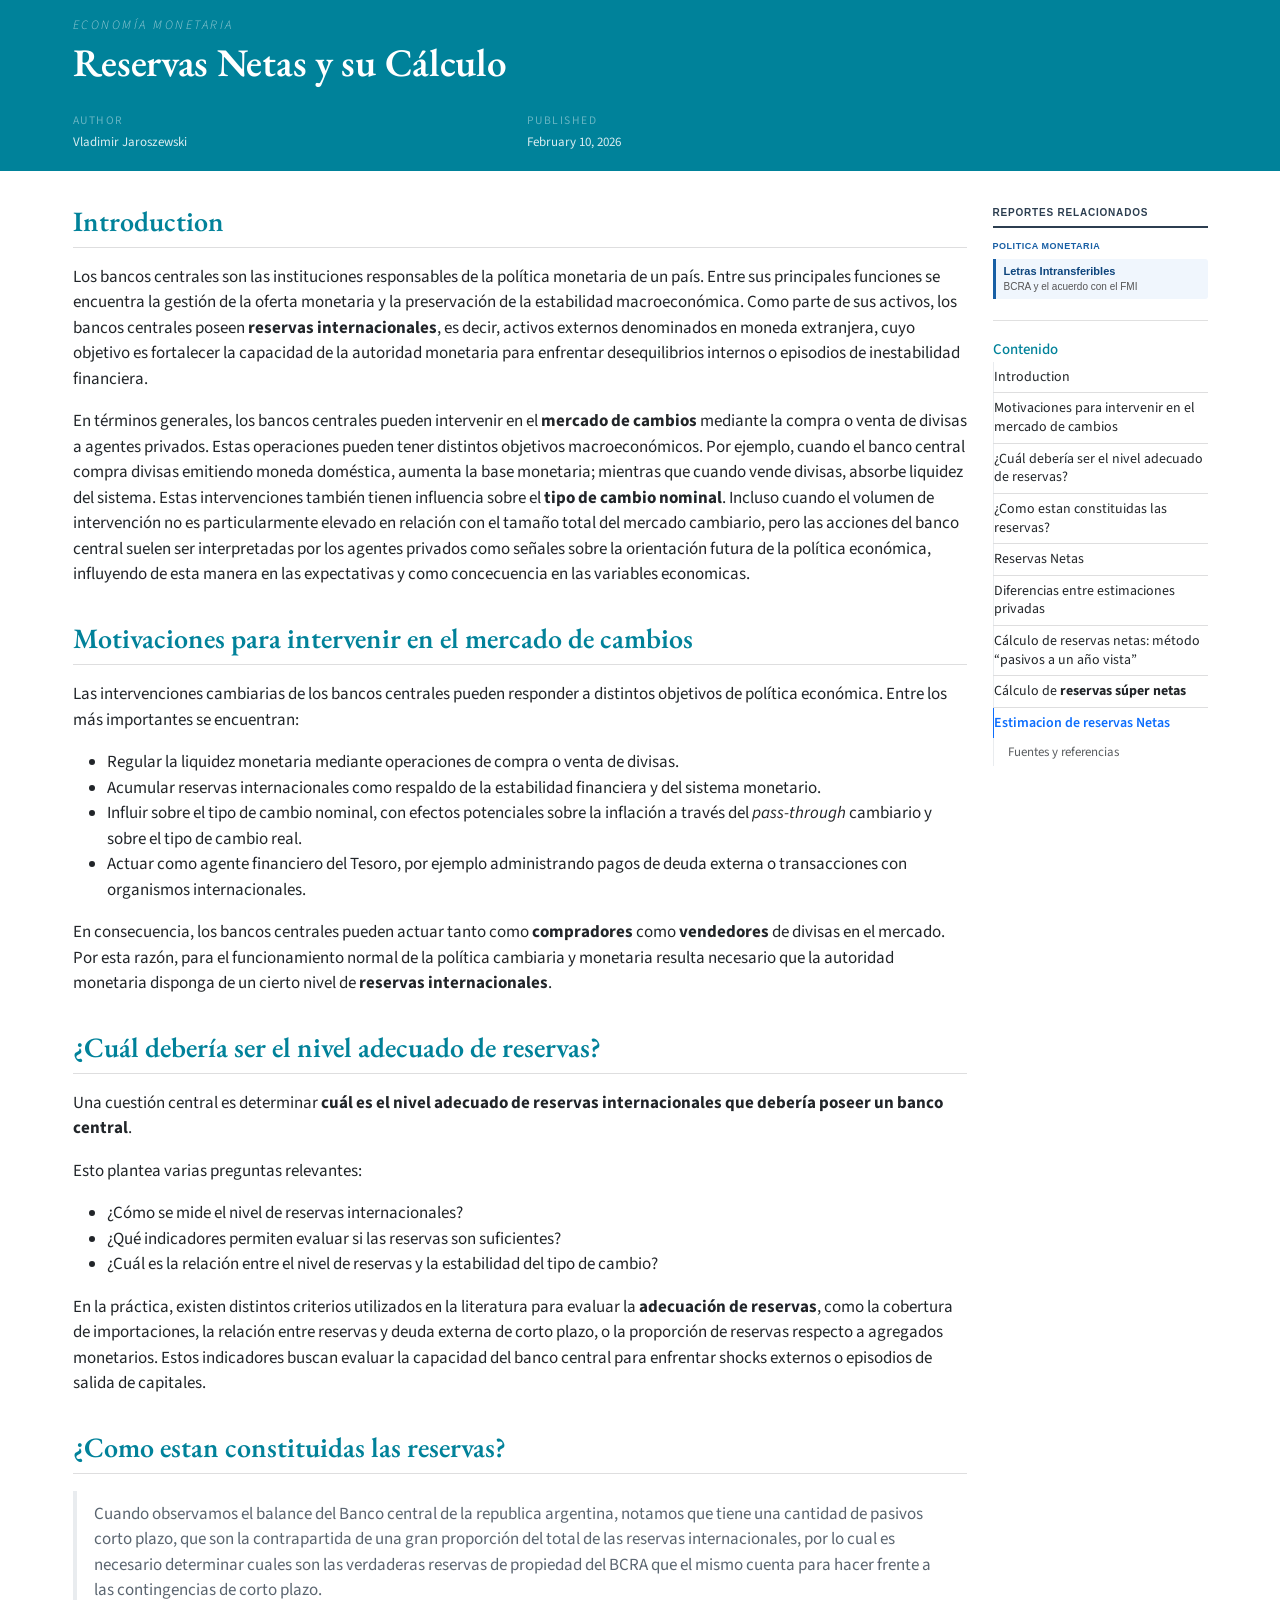
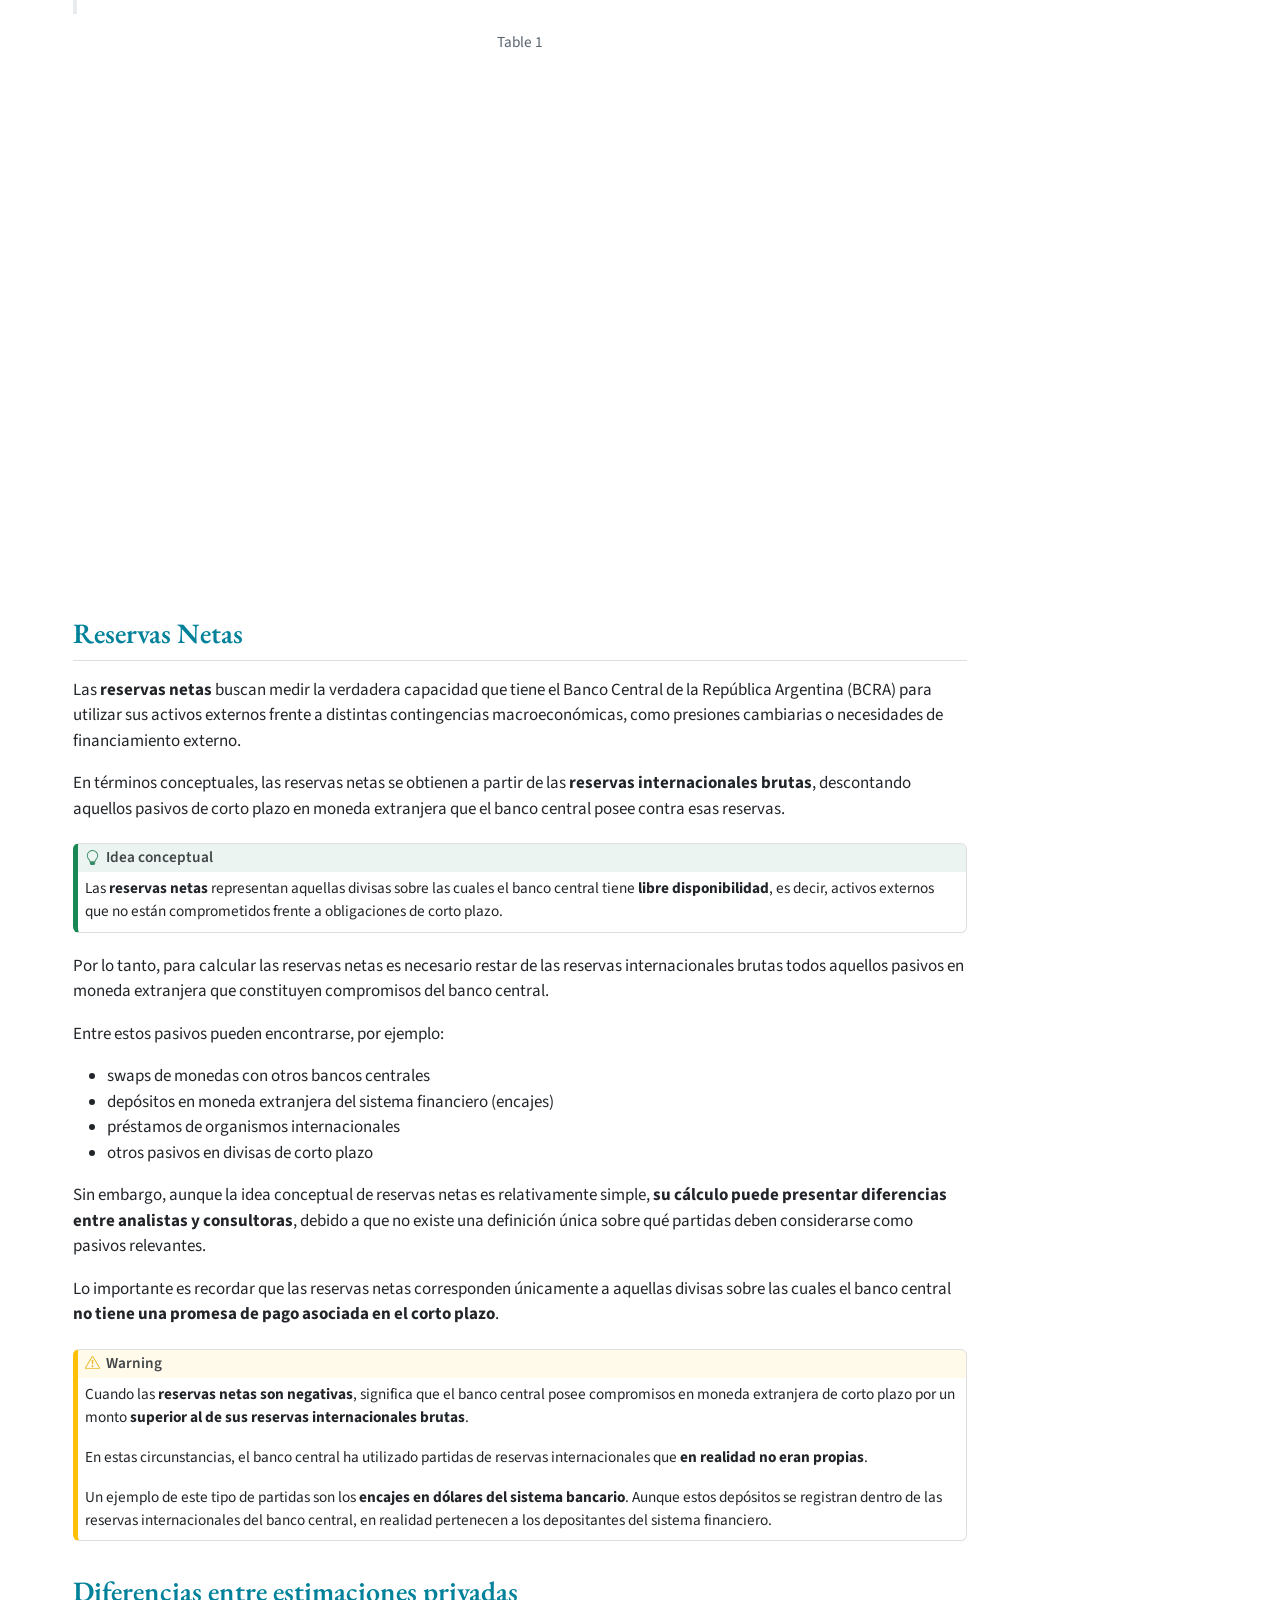
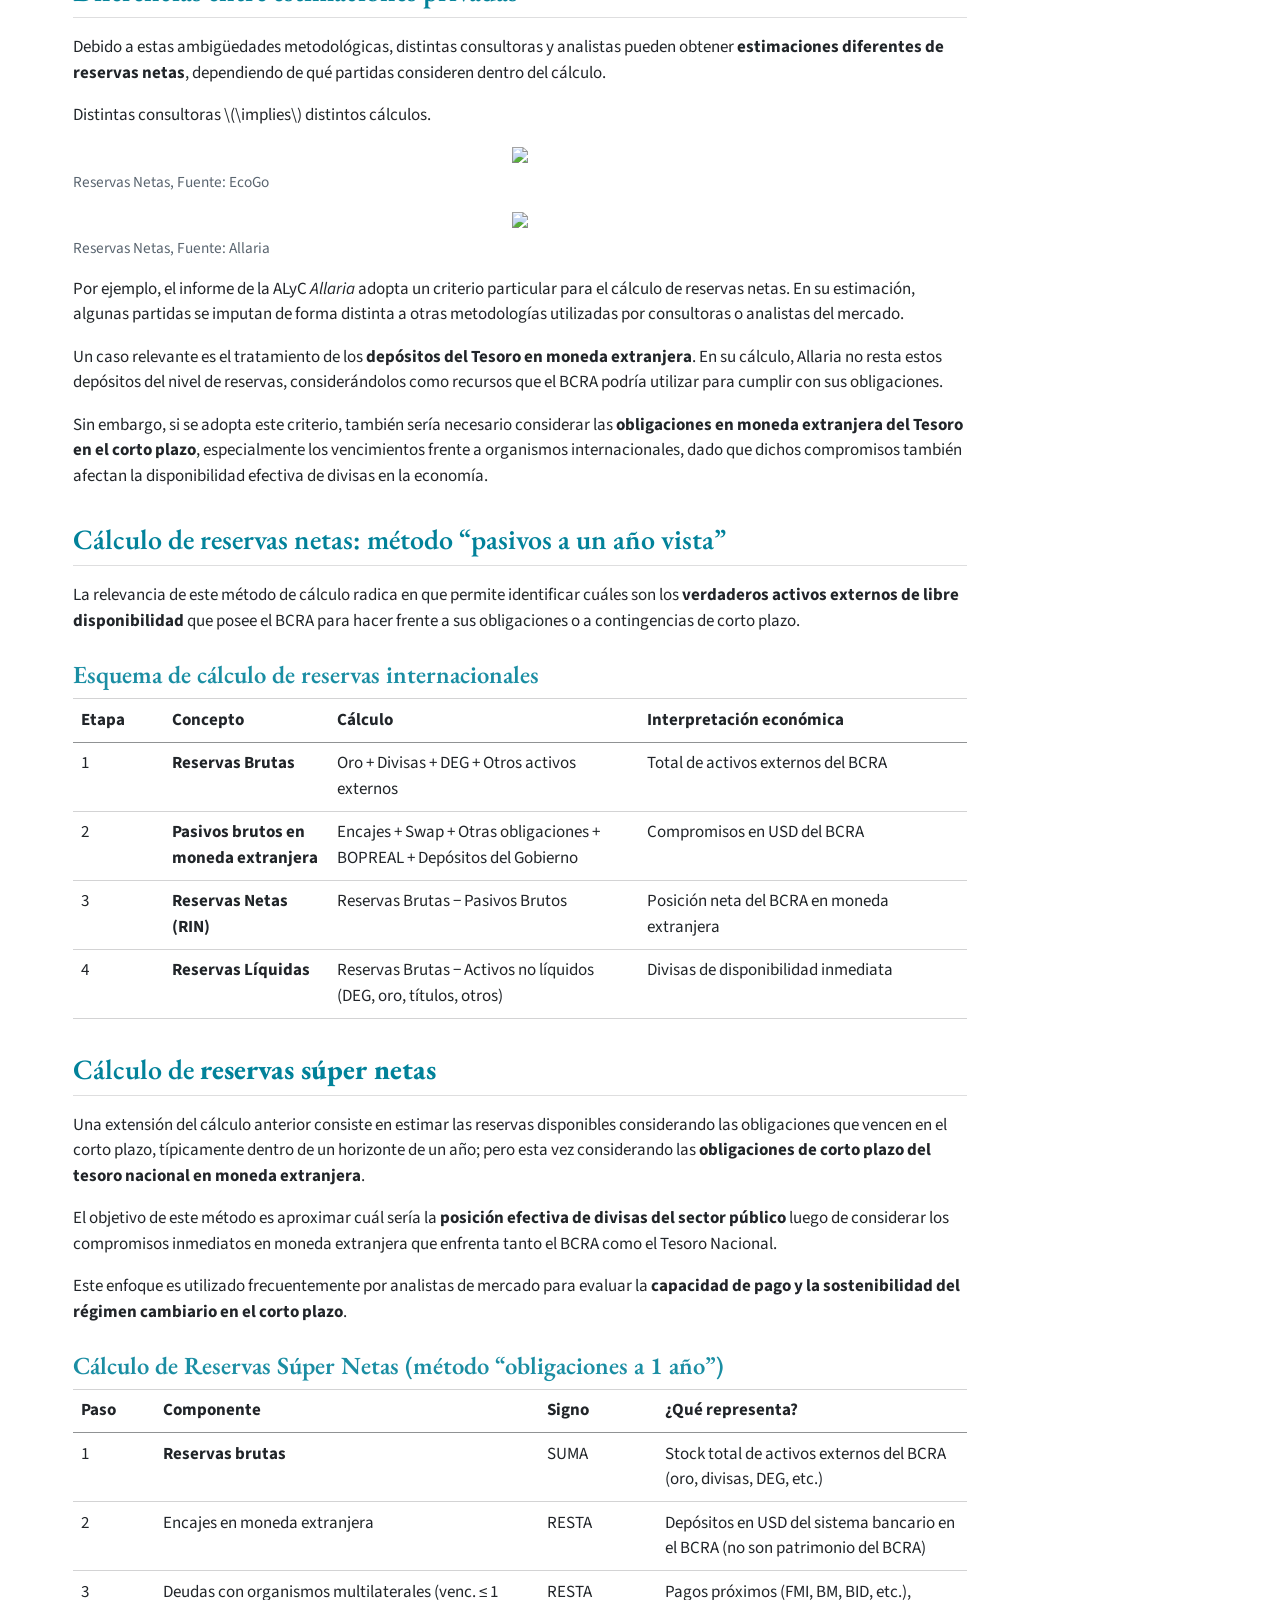
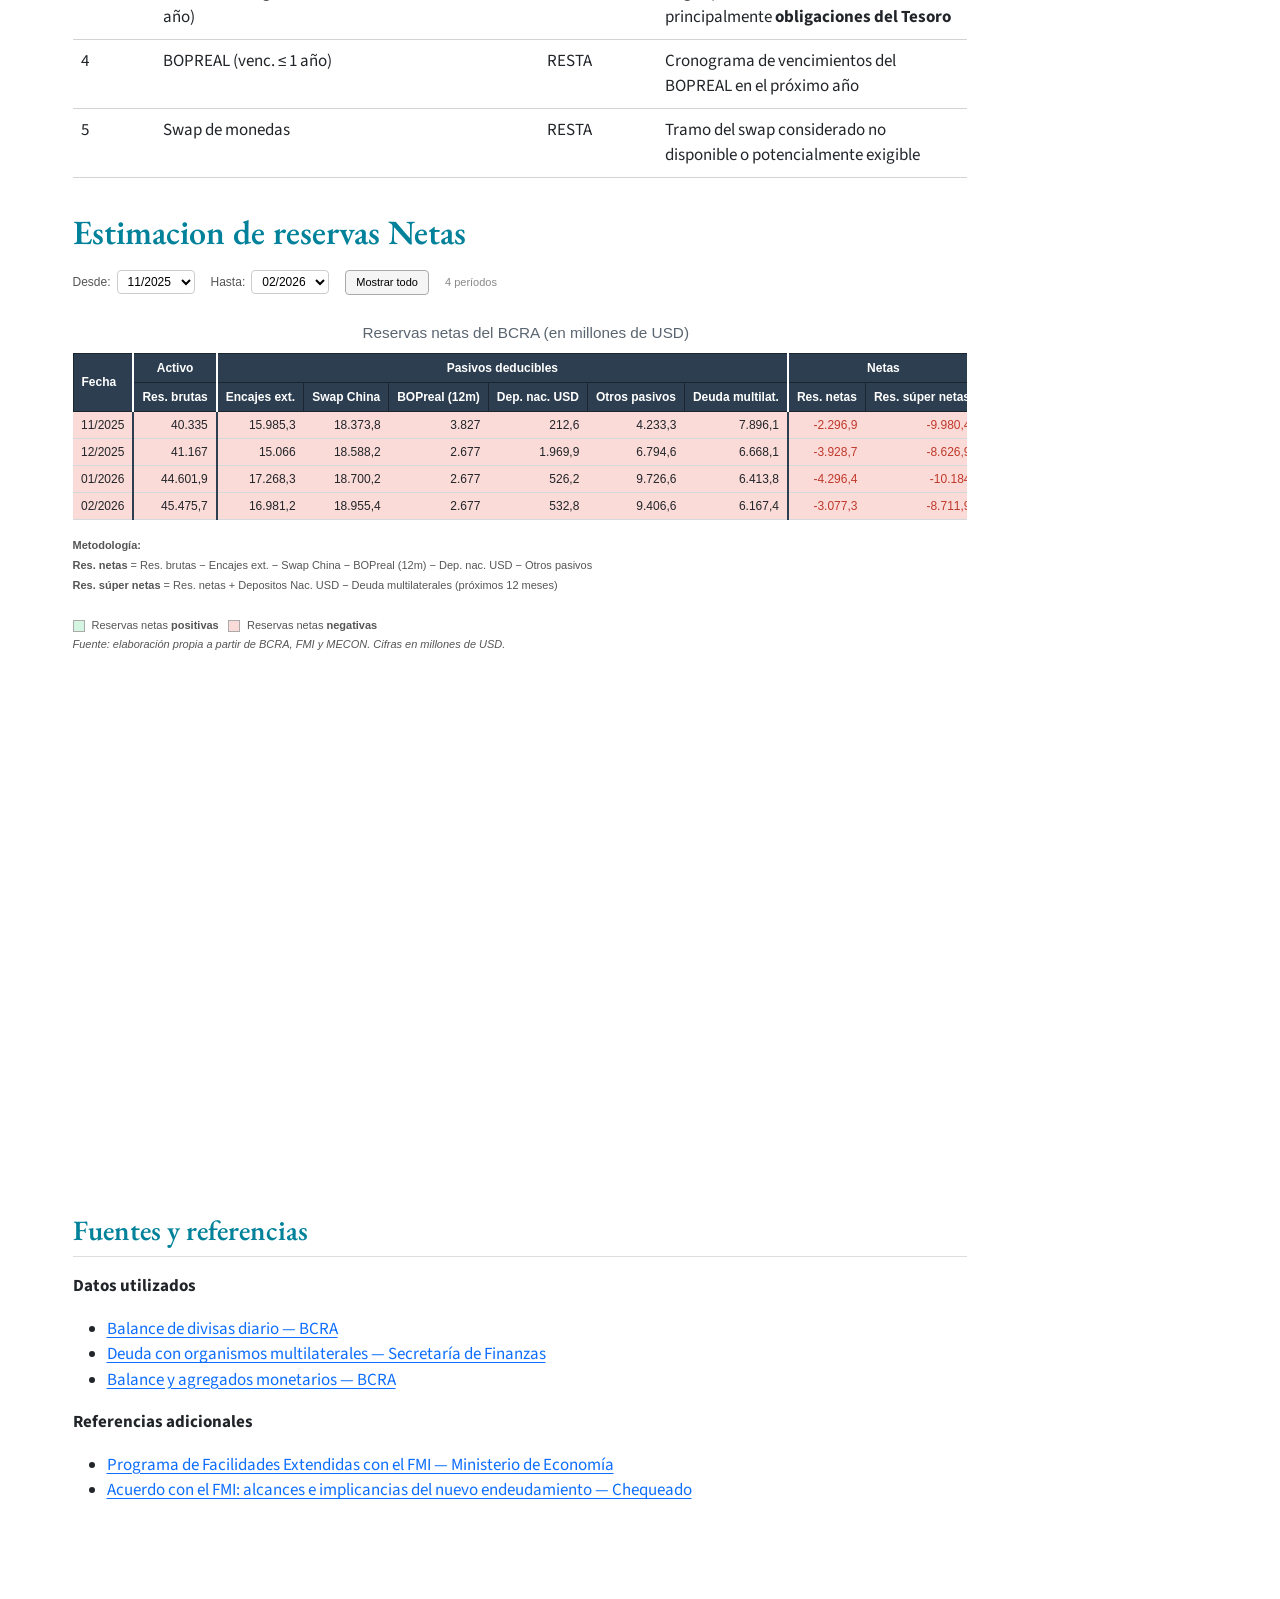
==== commit 90c9d937: "actu" ====
--- a/codigos/Codigos_resNet/datos/res netas_py.html
+++ b/codigos/Codigos_resNet/datos/res netas_py.html
@@ -24,41 +24,6 @@
   width: 0.8em;
   margin: 0 0.8em 0.2em -1em; /* quarto-specific, see https://github.com/quarto-dev/quarto-cli/issues/4556 */ 
   vertical-align: middle;
-}
-/* CSS for syntax highlighting */
-html { -webkit-text-size-adjust: 100%; }
-pre > code.sourceCode { white-space: pre; position: relative; }
-pre > code.sourceCode > span { display: inline-block; line-height: 1.25; }
-pre > code.sourceCode > span:empty { height: 1.2em; }
-.sourceCode { overflow: visible; }
-code.sourceCode > span { color: inherit; text-decoration: inherit; }
-div.sourceCode { margin: 1em 0; }
-pre.sourceCode { margin: 0; }
-@media screen {
-div.sourceCode { overflow: auto; }
-}
-@media print {
-pre > code.sourceCode { white-space: pre-wrap; }
-pre > code.sourceCode > span { text-indent: -5em; padding-left: 5em; }
-}
-pre.numberSource code
-  { counter-reset: source-line 0; }
-pre.numberSource code > span
-  { position: relative; left: -4em; counter-increment: source-line; }
-pre.numberSource code > span > a:first-child::before
-  { content: counter(source-line);
-    position: relative; left: -1em; text-align: right; vertical-align: baseline;
-    border: none; display: inline-block;
-    -webkit-touch-callout: none; -webkit-user-select: none;
-    -khtml-user-select: none; -moz-user-select: none;
-    -ms-user-select: none; user-select: none;
-    padding: 0 4px; width: 4em;
-  }
-pre.numberSource { margin-left: 3em;  padding-left: 4px; }
-div.sourceCode
-  {   }
-@media screen {
-pre > code.sourceCode > span > a:first-child::before { text-decoration: underline; }
 }
 </style>
 
@@ -157,14 +122,14 @@
 
 <header id="title-block-header" class="quarto-title-block default page-columns page-full">
   <div class="quarto-title-banner page-columns page-full">
-    <div class="quarto-title column-body">
+    <div class="quarto-title column-page-left">
       <h1 class="title">Reservas Netas y su Cálculo</h1>
             <p class="subtitle lead">Economía Monetaria</p>
                       </div>
   </div>
     
   
-  <div class="quarto-title-meta">
+  <div class="quarto-title-meta column-page-left">
 
       <div>
       <div class="quarto-title-meta-heading">Author</div>
@@ -184,7 +149,7 @@
     </div>
     
   
-  </header><div id="quarto-content" class="page-columns page-rows-contents page-layout-article">
+  </header><div id="quarto-content" class="page-columns page-rows-contents page-layout-full">
 <div id="quarto-margin-sidebar" class="sidebar margin-sidebar">
   <nav id="TOC" role="doc-toc" class="toc-active">
     <h2 id="toc-title">Contenido</h2>
@@ -196,22 +161,22 @@
   <li><a href="#como-estan-constituidas-las-reservas" id="toc-como-estan-constituidas-las-reservas" class="nav-link" data-scroll-target="#como-estan-constituidas-las-reservas">¿Como estan constituidas las reservas?</a></li>
   <li><a href="#reservas-netas" id="toc-reservas-netas" class="nav-link" data-scroll-target="#reservas-netas">Reservas Netas</a></li>
   <li><a href="#diferencias-entre-estimaciones-privadas" id="toc-diferencias-entre-estimaciones-privadas" class="nav-link" data-scroll-target="#diferencias-entre-estimaciones-privadas">Diferencias entre estimaciones privadas</a></li>
-  <li><a href="#cálculo-de-reservas-netas" id="toc-cálculo-de-reservas-netas" class="nav-link" data-scroll-target="#cálculo-de-reservas-netas">Cálculo de Reservas Netas</a>
+  <li><a href="#cálculo-de-reservas-netas-método-pasivos-a-un-año-vista" id="toc-cálculo-de-reservas-netas-método-pasivos-a-un-año-vista" class="nav-link" data-scroll-target="#cálculo-de-reservas-netas-método-pasivos-a-un-año-vista">Cálculo de reservas netas: método “pasivos a un año vista”</a>
   <ul class="collapse">
   <li><a href="#esquema-de-cálculo-de-reservas-internacionales" id="toc-esquema-de-cálculo-de-reservas-internacionales" class="nav-link" data-scroll-target="#esquema-de-cálculo-de-reservas-internacionales">Esquema de cálculo de reservas internacionales</a></li>
   </ul></li>
-  <li><a href="#cálculo-de-reservas-netas-a-un-año-vista-o-reservas-súper-netas" id="toc-cálculo-de-reservas-netas-a-un-año-vista-o-reservas-súper-netas" class="nav-link" data-scroll-target="#cálculo-de-reservas-netas-a-un-año-vista-o-reservas-súper-netas">Cálculo de reservas netas “a un año vista” o <strong>reservas súper netas</strong></a>
+  <li><a href="#cálculo-de-reservas-súper-netas" id="toc-cálculo-de-reservas-súper-netas" class="nav-link" data-scroll-target="#cálculo-de-reservas-súper-netas">Cálculo de <strong>reservas súper netas</strong></a>
   <ul class="collapse">
   <li><a href="#cálculo-de-reservas-súper-netas-método-obligaciones-a-1-año" id="toc-cálculo-de-reservas-súper-netas-método-obligaciones-a-1-año" class="nav-link" data-scroll-target="#cálculo-de-reservas-súper-netas-método-obligaciones-a-1-año">Cálculo de Reservas Súper Netas (método “obligaciones a 1 año”)</a></li>
   </ul></li>
   <li><a href="#estimacion-de-reservas-netas" id="toc-estimacion-de-reservas-netas" class="nav-link" data-scroll-target="#estimacion-de-reservas-netas">Estimacion de reservas Netas</a>
   <ul class="collapse">
-  <li><a href="#links-para-obtener-los-datos" id="toc-links-para-obtener-los-datos" class="nav-link" data-scroll-target="#links-para-obtener-los-datos">Links para obtener los datos</a></li>
+  <li><a href="#fuentes-y-referencias" id="toc-fuentes-y-referencias" class="nav-link" data-scroll-target="#fuentes-y-referencias">Fuentes y referencias</a></li>
   </ul></li>
   </ul>
 </nav>
 </div>
-<main class="content quarto-banner-title-block" id="quarto-document-content">
+<main class="content quarto-banner-title-block column-page-left" id="quarto-document-content">
 
 
 
@@ -249,220 +214,18 @@
 <blockquote class="blockquote">
 <p>Cuando observamos el balance del Banco central de la republica argentina, notamos que tiene una cantidad de pasivos corto plazo, que son la contrapartida de una gran proporción del total de las reservas internacionales, por lo cual es necesario determinar cuales son las verdaderas reservas de propiedad del BCRA que el mismo cuenta para hacer frente a las contingencias de corto plazo.</p>
 </blockquote>
-<div id="d16875f2" class="cell" data-execution_count="1">
-<details class="code-fold">
-<summary>Mostrar código</summary>
-<div class="code-copy-outer-scaffold"><div class="sourceCode cell-code" id="cb1"><pre class="sourceCode python code-with-copy"><code class="sourceCode python"><span id="cb1-1"><a href="#cb1-1" aria-hidden="true" tabindex="-1"></a><span class="im">import</span> pandas <span class="im">as</span> pd</span>
-<span id="cb1-2"><a href="#cb1-2" aria-hidden="true" tabindex="-1"></a><span class="co">#Vamos cargar la data al codigo, tenemos gran parte en este excel.</span></span>
-<span id="cb1-3"><a href="#cb1-3" aria-hidden="true" tabindex="-1"></a>archivo <span class="op">=</span> <span class="st">"C:/Users/Admin/Documents/GitHub/VJaroszewski-econ/codigos/Codigos_resNet/datos/deuda multilaterales.xlsx"</span></span>
-<span id="cb1-4"><a href="#cb1-4" aria-hidden="true" tabindex="-1"></a></span>
-<span id="cb1-5"><a href="#cb1-5" aria-hidden="true" tabindex="-1"></a>deuda_multi <span class="op">=</span> pd.read_excel(archivo, sheet_name<span class="op">=</span><span class="st">"deuMult"</span>)</span>
-<span id="cb1-6"><a href="#cb1-6" aria-hidden="true" tabindex="-1"></a>encajes <span class="op">=</span> pd.read_excel(archivo, sheet_name<span class="op">=</span><span class="st">"dep y encajes"</span>)</span>
-<span id="cb1-7"><a href="#cb1-7" aria-hidden="true" tabindex="-1"></a>bop_1 <span class="op">=</span> pd.read_excel(archivo, sheet_name<span class="op">=</span><span class="st">"bopreal_1"</span>)</span>
-<span id="cb1-8"><a href="#cb1-8" aria-hidden="true" tabindex="-1"></a>bop_2 <span class="op">=</span> pd.read_excel(archivo, sheet_name<span class="op">=</span><span class="st">"bopreal_2"</span>)</span>
-<span id="cb1-9"><a href="#cb1-9" aria-hidden="true" tabindex="-1"></a>bop_3 <span class="op">=</span> pd.read_excel(archivo, sheet_name<span class="op">=</span><span class="st">"bopreal_3"</span>)</span>
-<span id="cb1-10"><a href="#cb1-10" aria-hidden="true" tabindex="-1"></a>bop_4 <span class="op">=</span> pd.read_excel(archivo, sheet_name<span class="op">=</span><span class="st">"bopreal_4"</span>)</span>
-<span id="cb1-11"><a href="#cb1-11" aria-hidden="true" tabindex="-1"></a></span>
-<span id="cb1-12"><a href="#cb1-12" aria-hidden="true" tabindex="-1"></a>bop_2[<span class="st">'fecha'</span>] <span class="op">=</span> pd.to_datetime(bop_2[<span class="st">'fecha'</span>])</span>
-<span id="cb1-13"><a href="#cb1-13" aria-hidden="true" tabindex="-1"></a>bop_2[<span class="st">'fecha'</span>] <span class="op">=</span> bop_2[<span class="st">'fecha'</span>].dt.to_period(<span class="st">'M'</span>)</span>
-<span id="cb1-14"><a href="#cb1-14" aria-hidden="true" tabindex="-1"></a></span>
-<span id="cb1-15"><a href="#cb1-15" aria-hidden="true" tabindex="-1"></a>bop_1[<span class="st">'fecha'</span>] <span class="op">=</span> pd.to_datetime(bop_1[<span class="st">'fecha'</span>])</span>
-<span id="cb1-16"><a href="#cb1-16" aria-hidden="true" tabindex="-1"></a>bop_1[<span class="st">'fecha'</span>] <span class="op">=</span> bop_1[<span class="st">'fecha'</span>].dt.to_period(<span class="st">'M'</span>)</span>
-<span id="cb1-17"><a href="#cb1-17" aria-hidden="true" tabindex="-1"></a></span>
-<span id="cb1-18"><a href="#cb1-18" aria-hidden="true" tabindex="-1"></a>bop_3[<span class="st">'fecha'</span>] <span class="op">=</span> pd.to_datetime(bop_3[<span class="st">'fecha'</span>])</span>
-<span id="cb1-19"><a href="#cb1-19" aria-hidden="true" tabindex="-1"></a>bop_3[<span class="st">'fecha'</span>] <span class="op">=</span> bop_3[<span class="st">'fecha'</span>].dt.to_period(<span class="st">'M'</span>)</span>
-<span id="cb1-20"><a href="#cb1-20" aria-hidden="true" tabindex="-1"></a></span>
-<span id="cb1-21"><a href="#cb1-21" aria-hidden="true" tabindex="-1"></a>bop_4[<span class="st">'fecha'</span>] <span class="op">=</span> pd.to_datetime(bop_4[<span class="st">'fecha'</span>])</span>
-<span id="cb1-22"><a href="#cb1-22" aria-hidden="true" tabindex="-1"></a>bop_4[<span class="st">'fecha'</span>] <span class="op">=</span> bop_4[<span class="st">'fecha'</span>].dt.to_period(<span class="st">'M'</span>)</span>
-<span id="cb1-23"><a href="#cb1-23" aria-hidden="true" tabindex="-1"></a></span>
-<span id="cb1-24"><a href="#cb1-24" aria-hidden="true" tabindex="-1"></a>bop <span class="op">=</span> (</span>
-<span id="cb1-25"><a href="#cb1-25" aria-hidden="true" tabindex="-1"></a>    bop_1</span>
-<span id="cb1-26"><a href="#cb1-26" aria-hidden="true" tabindex="-1"></a>    .merge(bop_2, on<span class="op">=</span><span class="st">'fecha'</span>, how<span class="op">=</span><span class="st">'outer'</span>)</span>
-<span id="cb1-27"><a href="#cb1-27" aria-hidden="true" tabindex="-1"></a>    .merge(bop_3, on<span class="op">=</span><span class="st">'fecha'</span>, how<span class="op">=</span><span class="st">'outer'</span>)</span>
-<span id="cb1-28"><a href="#cb1-28" aria-hidden="true" tabindex="-1"></a>    .merge(bop_4, on<span class="op">=</span><span class="st">'fecha'</span>, how<span class="op">=</span><span class="st">'outer'</span>)</span>
-<span id="cb1-29"><a href="#cb1-29" aria-hidden="true" tabindex="-1"></a>)</span>
-<span id="cb1-30"><a href="#cb1-30" aria-hidden="true" tabindex="-1"></a></span>
-<span id="cb1-31"><a href="#cb1-31" aria-hidden="true" tabindex="-1"></a><span class="im">import</span> pandas <span class="im">as</span> pd</span>
-<span id="cb1-32"><a href="#cb1-32" aria-hidden="true" tabindex="-1"></a></span>
-<span id="cb1-33"><a href="#cb1-33" aria-hidden="true" tabindex="-1"></a><span class="co"># Asegurar que fecha sea Period mensual</span></span>
-<span id="cb1-34"><a href="#cb1-34" aria-hidden="true" tabindex="-1"></a>bop[<span class="st">'fecha'</span>] <span class="op">=</span> pd.PeriodIndex(bop[<span class="st">'fecha'</span>], freq<span class="op">=</span><span class="st">'M'</span>)</span>
-<span id="cb1-35"><a href="#cb1-35" aria-hidden="true" tabindex="-1"></a></span>
-<span id="cb1-36"><a href="#cb1-36" aria-hidden="true" tabindex="-1"></a><span class="co"># Poner fecha como índice</span></span>
-<span id="cb1-37"><a href="#cb1-37" aria-hidden="true" tabindex="-1"></a>bop <span class="op">=</span> bop.set_index(<span class="st">'fecha'</span>)</span>
-<span id="cb1-38"><a href="#cb1-38" aria-hidden="true" tabindex="-1"></a></span>
-<span id="cb1-39"><a href="#cb1-39" aria-hidden="true" tabindex="-1"></a><span class="co"># Crear rango completo mensual</span></span>
-<span id="cb1-40"><a href="#cb1-40" aria-hidden="true" tabindex="-1"></a>rango_completo <span class="op">=</span> pd.period_range(</span>
-<span id="cb1-41"><a href="#cb1-41" aria-hidden="true" tabindex="-1"></a>    start<span class="op">=</span>bop.index.<span class="bu">min</span>(),</span>
-<span id="cb1-42"><a href="#cb1-42" aria-hidden="true" tabindex="-1"></a>    end<span class="op">=</span>bop.index.<span class="bu">max</span>(),</span>
-<span id="cb1-43"><a href="#cb1-43" aria-hidden="true" tabindex="-1"></a>    freq<span class="op">=</span><span class="st">'M'</span></span>
-<span id="cb1-44"><a href="#cb1-44" aria-hidden="true" tabindex="-1"></a>)</span>
-<span id="cb1-45"><a href="#cb1-45" aria-hidden="true" tabindex="-1"></a></span>
-<span id="cb1-46"><a href="#cb1-46" aria-hidden="true" tabindex="-1"></a><span class="co"># Reindexar (esto agrega los meses faltantes con NaN)</span></span>
-<span id="cb1-47"><a href="#cb1-47" aria-hidden="true" tabindex="-1"></a>bop <span class="op">=</span> bop.reindex(rango_completo)</span>
-<span id="cb1-48"><a href="#cb1-48" aria-hidden="true" tabindex="-1"></a></span>
-<span id="cb1-49"><a href="#cb1-49" aria-hidden="true" tabindex="-1"></a><span class="co"># Opcional: volver a tener fecha como columna</span></span>
-<span id="cb1-50"><a href="#cb1-50" aria-hidden="true" tabindex="-1"></a>bop <span class="op">=</span> bop.reset_index().rename(columns<span class="op">=</span>{<span class="st">'index'</span>: <span class="st">'fecha'</span>})</span>
-<span id="cb1-51"><a href="#cb1-51" aria-hidden="true" tabindex="-1"></a></span>
-<span id="cb1-52"><a href="#cb1-52" aria-hidden="true" tabindex="-1"></a>bop <span class="op">=</span> bop.set_index(<span class="st">'fecha'</span>)</span>
-<span id="cb1-53"><a href="#cb1-53" aria-hidden="true" tabindex="-1"></a>bop[<span class="st">'Bopreal'</span>] <span class="op">=</span> bop.<span class="bu">sum</span>(axis<span class="op">=</span><span class="dv">1</span>)</span>
-<span id="cb1-54"><a href="#cb1-54" aria-hidden="true" tabindex="-1"></a>bop[<span class="st">'bop_año'</span>] <span class="op">=</span> (</span>
-<span id="cb1-55"><a href="#cb1-55" aria-hidden="true" tabindex="-1"></a>    bop[<span class="st">'Bopreal'</span>][::<span class="op">-</span><span class="dv">1</span>]</span>
-<span id="cb1-56"><a href="#cb1-56" aria-hidden="true" tabindex="-1"></a>    .rolling(<span class="dv">12</span>)</span>
-<span id="cb1-57"><a href="#cb1-57" aria-hidden="true" tabindex="-1"></a>    .<span class="bu">sum</span>()[::<span class="op">-</span><span class="dv">1</span>]</span>
-<span id="cb1-58"><a href="#cb1-58" aria-hidden="true" tabindex="-1"></a>)</span>
-<span id="cb1-59"><a href="#cb1-59" aria-hidden="true" tabindex="-1"></a></span>
-<span id="cb1-60"><a href="#cb1-60" aria-hidden="true" tabindex="-1"></a>deuda_multi.index<span class="op">=</span>deuda_multi[<span class="st">'fecha'</span>]</span>
-<span id="cb1-61"><a href="#cb1-61" aria-hidden="true" tabindex="-1"></a>deuda_multi[<span class="st">'suma un año'</span>]<span class="op">=</span> (</span>
-<span id="cb1-62"><a href="#cb1-62" aria-hidden="true" tabindex="-1"></a>    deuda_multi[<span class="st">"vencimiento"</span>][::<span class="op">-</span><span class="dv">1</span>]</span>
-<span id="cb1-63"><a href="#cb1-63" aria-hidden="true" tabindex="-1"></a>    .rolling(<span class="st">"365D"</span>)</span>
-<span id="cb1-64"><a href="#cb1-64" aria-hidden="true" tabindex="-1"></a>    .<span class="bu">sum</span>()[::<span class="op">-</span><span class="dv">1</span>]</span>
-<span id="cb1-65"><a href="#cb1-65" aria-hidden="true" tabindex="-1"></a>)<span class="op">/</span><span class="dv">1000</span></span>
-<span id="cb1-66"><a href="#cb1-66" aria-hidden="true" tabindex="-1"></a></span>
-<span id="cb1-67"><a href="#cb1-67" aria-hidden="true" tabindex="-1"></a>deuda_multi <span class="op">=</span> deuda_multi.drop(columns<span class="op">=</span>[<span class="st">'fecha'</span>,<span class="st">'vencimiento'</span>])</span>
-<span id="cb1-68"><a href="#cb1-68" aria-hidden="true" tabindex="-1"></a>deuda_multi<span class="op">=</span>deuda_multi.rename(columns<span class="op">=</span>{<span class="st">'suma un año'</span>:<span class="st">'deuda_mult'</span>})</span>
-<span id="cb1-69"><a href="#cb1-69" aria-hidden="true" tabindex="-1"></a></span>
-<span id="cb1-70"><a href="#cb1-70" aria-hidden="true" tabindex="-1"></a>encajes.index<span class="op">=</span>encajes[<span class="st">'fecha'</span>]</span>
-<span id="cb1-71"><a href="#cb1-71" aria-hidden="true" tabindex="-1"></a>encajes<span class="op">=</span>encajes.drop(columns<span class="op">=</span>[<span class="st">'fecha'</span>])</span>
-<span id="cb1-72"><a href="#cb1-72" aria-hidden="true" tabindex="-1"></a>encajes[<span class="st">'dep_Nac_ext'</span>]<span class="op">=</span>encajes[<span class="st">'dep_Nac_ext'</span>]<span class="op">/</span><span class="dv">1000</span></span>
-<span id="cb1-73"><a href="#cb1-73" aria-hidden="true" tabindex="-1"></a>encajes[<span class="st">'encajes_ext'</span>]<span class="op">=</span>encajes[<span class="st">'encajes_ext'</span>]<span class="op">/</span><span class="dv">1000</span></span>
-<span id="cb1-74"><a href="#cb1-74" aria-hidden="true" tabindex="-1"></a></span>
-<span id="cb1-75"><a href="#cb1-75" aria-hidden="true" tabindex="-1"></a>tc_yuan_excel<span class="op">=</span> <span class="st">"C:/Users/Admin/Documents/GitHub/VJaroszewski-econ/codigos/Codigos_resNet/datos/tc_yuan.xlsx"</span> <span class="op">\</span></span>
-<span id="cb1-76"><a href="#cb1-76" aria-hidden="true" tabindex="-1"></a></span>
-<span id="cb1-77"><a href="#cb1-77" aria-hidden="true" tabindex="-1"></a></span>
-<span id="cb1-78"><a href="#cb1-78" aria-hidden="true" tabindex="-1"></a>tc_yuan <span class="op">=</span> pd.read_excel(tc_yuan_excel)</span>
-<span id="cb1-79"><a href="#cb1-79" aria-hidden="true" tabindex="-1"></a></span>
-<span id="cb1-80"><a href="#cb1-80" aria-hidden="true" tabindex="-1"></a><span class="co"># Normalizar fechas a inicio de mes para hacer el merge</span></span>
-<span id="cb1-81"><a href="#cb1-81" aria-hidden="true" tabindex="-1"></a>tc_yuan[<span class="st">'Fecha'</span>] <span class="op">=</span> pd.to_datetime(tc_yuan[<span class="st">'Fecha'</span>], <span class="bu">format</span><span class="op">=</span><span class="st">'</span><span class="sc">%d</span><span class="st">.%m.%Y'</span>)</span>
-<span id="cb1-82"><a href="#cb1-82" aria-hidden="true" tabindex="-1"></a></span>
-<span id="cb1-83"><a href="#cb1-83" aria-hidden="true" tabindex="-1"></a>tc_yuan[<span class="st">'fecha'</span>] <span class="op">=</span> tc_yuan[<span class="st">'Fecha'</span>].dt.to_period(<span class="st">'M'</span>).dt.to_timestamp()</span>
-<span id="cb1-84"><a href="#cb1-84" aria-hidden="true" tabindex="-1"></a>tc_yuan[<span class="st">'Último'</span>]<span class="op">=</span>tc_yuan[<span class="st">'Último'</span>]<span class="op">/</span><span class="dv">10000</span></span>
-<span id="cb1-85"><a href="#cb1-85" aria-hidden="true" tabindex="-1"></a></span>
-<span id="cb1-86"><a href="#cb1-86" aria-hidden="true" tabindex="-1"></a><span class="co"># Tomar el último valor disponible por mes</span></span>
-<span id="cb1-87"><a href="#cb1-87" aria-hidden="true" tabindex="-1"></a>tc_yuan_mensual <span class="op">=</span> tc_yuan.sort_values(<span class="st">'Fecha'</span>).groupby(<span class="st">'fecha'</span>)[<span class="st">'Último'</span>].last().reset_index()</span>
-<span id="cb1-88"><a href="#cb1-88" aria-hidden="true" tabindex="-1"></a></span>
-<span id="cb1-89"><a href="#cb1-89" aria-hidden="true" tabindex="-1"></a></span>
-<span id="cb1-90"><a href="#cb1-90" aria-hidden="true" tabindex="-1"></a>swap_china <span class="op">=</span> pd.DataFrame({</span>
-<span id="cb1-91"><a href="#cb1-91" aria-hidden="true" tabindex="-1"></a>    <span class="st">'fecha'</span>: pd.date_range(start<span class="op">=</span><span class="st">'2020-01-01'</span>, periods<span class="op">=</span><span class="dv">75</span>, freq<span class="op">=</span><span class="st">'MS'</span>),</span>
-<span id="cb1-92"><a href="#cb1-92" aria-hidden="true" tabindex="-1"></a>    <span class="st">'yuanes'</span>: <span class="dv">130_000_000</span></span>
-<span id="cb1-93"><a href="#cb1-93" aria-hidden="true" tabindex="-1"></a>})</span>
-<span id="cb1-94"><a href="#cb1-94" aria-hidden="true" tabindex="-1"></a></span>
-<span id="cb1-95"><a href="#cb1-95" aria-hidden="true" tabindex="-1"></a></span>
-<span id="cb1-96"><a href="#cb1-96" aria-hidden="true" tabindex="-1"></a><span class="co"># Merge con swap_china</span></span>
-<span id="cb1-97"><a href="#cb1-97" aria-hidden="true" tabindex="-1"></a>swap_china <span class="op">=</span> swap_china.merge(tc_yuan_mensual, on<span class="op">=</span><span class="st">'fecha'</span>, how<span class="op">=</span><span class="st">'left'</span>)</span>
-<span id="cb1-98"><a href="#cb1-98" aria-hidden="true" tabindex="-1"></a></span>
-<span id="cb1-99"><a href="#cb1-99" aria-hidden="true" tabindex="-1"></a><span class="co"># Calcular monto en usd</span></span>
-<span id="cb1-100"><a href="#cb1-100" aria-hidden="true" tabindex="-1"></a>swap_china[<span class="st">'swap_usd'</span>] <span class="op">=</span> swap_china[<span class="st">'yuanes'</span>] <span class="op">/</span> swap_china[<span class="st">'Último'</span>]</span>
-<span id="cb1-101"><a href="#cb1-101" aria-hidden="true" tabindex="-1"></a>swap_china[<span class="st">'swap_usd'</span>]<span class="op">=</span>swap_china[<span class="st">'swap_usd'</span>]<span class="op">/</span><span class="dv">1000</span></span>
-<span id="cb1-102"><a href="#cb1-102" aria-hidden="true" tabindex="-1"></a>swap_china <span class="op">=</span> swap_china.set_index(<span class="st">'fecha'</span>)</span>
-<span id="cb1-103"><a href="#cb1-103" aria-hidden="true" tabindex="-1"></a></span>
-<span id="cb1-104"><a href="#cb1-104" aria-hidden="true" tabindex="-1"></a></span>
-<span id="cb1-105"><a href="#cb1-105" aria-hidden="true" tabindex="-1"></a>df<span class="op">=</span>deuda_multi.merge(encajes[<span class="st">'dep_Nac_ext'</span>], left_index<span class="op">=</span><span class="va">True</span>, right_index<span class="op">=</span><span class="va">True</span>, how<span class="op">=</span><span class="st">"left"</span>)</span>
-<span id="cb1-106"><a href="#cb1-106" aria-hidden="true" tabindex="-1"></a>df_c<span class="op">=</span>df.merge(encajes[<span class="st">'otros pasivos_usd'</span>], left_index<span class="op">=</span><span class="va">True</span>, right_index<span class="op">=</span><span class="va">True</span>, how<span class="op">=</span><span class="st">"left"</span>)</span>
-<span id="cb1-107"><a href="#cb1-107" aria-hidden="true" tabindex="-1"></a></span>
-<span id="cb1-108"><a href="#cb1-108" aria-hidden="true" tabindex="-1"></a>reservas_excel <span class="op">=</span> <span class="st">"C:/Users/Admin/Documents/GitHub/VJaroszewski-econ/codigos/Codigos_resNet/datos/reservas.xlsx"</span></span>
-<span id="cb1-109"><a href="#cb1-109" aria-hidden="true" tabindex="-1"></a></span>
-<span id="cb1-110"><a href="#cb1-110" aria-hidden="true" tabindex="-1"></a>reservas <span class="op">=</span> pd.read_excel(reservas_excel)</span>
-<span id="cb1-111"><a href="#cb1-111" aria-hidden="true" tabindex="-1"></a></span>
-<span id="cb1-112"><a href="#cb1-112" aria-hidden="true" tabindex="-1"></a>reservas[<span class="st">'fecha'</span>] <span class="op">=</span> pd.to_datetime(reservas[<span class="st">'Fecha'</span>])</span>
-<span id="cb1-113"><a href="#cb1-113" aria-hidden="true" tabindex="-1"></a>reservas <span class="op">=</span> reservas.set_index(<span class="st">'fecha'</span>)</span>
-<span id="cb1-114"><a href="#cb1-114" aria-hidden="true" tabindex="-1"></a></span>
-<span id="cb1-115"><a href="#cb1-115" aria-hidden="true" tabindex="-1"></a>df<span class="op">=</span>deuda_multi.merge(encajes[<span class="st">'dep_Nac_ext'</span>], left_index<span class="op">=</span><span class="va">True</span>, right_index<span class="op">=</span><span class="va">True</span>, how<span class="op">=</span><span class="st">"left"</span>)</span>
-<span id="cb1-116"><a href="#cb1-116" aria-hidden="true" tabindex="-1"></a>df_c<span class="op">=</span>df.merge(encajes[<span class="st">'otros pasivos_usd'</span>], left_index<span class="op">=</span><span class="va">True</span>, right_index<span class="op">=</span><span class="va">True</span>, how<span class="op">=</span><span class="st">"left"</span>)</span>
-<span id="cb1-117"><a href="#cb1-117" aria-hidden="true" tabindex="-1"></a></span>
-<span id="cb1-118"><a href="#cb1-118" aria-hidden="true" tabindex="-1"></a></span>
-<span id="cb1-119"><a href="#cb1-119" aria-hidden="true" tabindex="-1"></a>df_b<span class="op">=</span>df_c.merge(reservas[<span class="st">'Reservas mensuales'</span>], left_index<span class="op">=</span><span class="va">True</span>, right_index<span class="op">=</span><span class="va">True</span>, how<span class="op">=</span><span class="st">"left"</span>)</span>
-<span id="cb1-120"><a href="#cb1-120" aria-hidden="true" tabindex="-1"></a></span>
-<span id="cb1-121"><a href="#cb1-121" aria-hidden="true" tabindex="-1"></a>df_a<span class="op">=</span>df_b.merge(swap_china[<span class="st">'swap_usd'</span>], left_index<span class="op">=</span><span class="va">True</span>, right_index<span class="op">=</span><span class="va">True</span>, how<span class="op">=</span><span class="st">"left"</span>)</span>
-<span id="cb1-122"><a href="#cb1-122" aria-hidden="true" tabindex="-1"></a></span>
-<span id="cb1-123"><a href="#cb1-123" aria-hidden="true" tabindex="-1"></a></span>
-<span id="cb1-124"><a href="#cb1-124" aria-hidden="true" tabindex="-1"></a>df_1<span class="op">=</span>df_a.merge(encajes[<span class="st">'encajes_ext'</span>], left_index<span class="op">=</span><span class="va">True</span>, right_index<span class="op">=</span><span class="va">True</span>, how<span class="op">=</span><span class="st">"left"</span>)</span>
-<span id="cb1-125"><a href="#cb1-125" aria-hidden="true" tabindex="-1"></a></span>
-<span id="cb1-126"><a href="#cb1-126" aria-hidden="true" tabindex="-1"></a></span>
-<span id="cb1-127"><a href="#cb1-127" aria-hidden="true" tabindex="-1"></a>fecha_max <span class="op">=</span> reservas[<span class="st">'Reservas mensuales'</span>].last_valid_index()</span>
-<span id="cb1-128"><a href="#cb1-128" aria-hidden="true" tabindex="-1"></a></span>
-<span id="cb1-129"><a href="#cb1-129" aria-hidden="true" tabindex="-1"></a>df_1 <span class="op">=</span> df_1.loc[<span class="st">'2020-01-01'</span>:fecha_max]</span>
-<span id="cb1-130"><a href="#cb1-130" aria-hidden="true" tabindex="-1"></a></span>
-<span id="cb1-131"><a href="#cb1-131" aria-hidden="true" tabindex="-1"></a>df_1.index <span class="op">=</span> pd.to_datetime(df_1.index)</span>
-<span id="cb1-132"><a href="#cb1-132" aria-hidden="true" tabindex="-1"></a>df_1.index <span class="op">=</span> df_1.index.to_period(<span class="st">'M'</span>)</span>
-<span id="cb1-133"><a href="#cb1-133" aria-hidden="true" tabindex="-1"></a></span>
-<span id="cb1-134"><a href="#cb1-134" aria-hidden="true" tabindex="-1"></a>df_1<span class="op">=</span>df_1.merge(bop[<span class="st">'bop_año'</span>], left_index<span class="op">=</span><span class="va">True</span>, right_index<span class="op">=</span><span class="va">True</span>, how<span class="op">=</span><span class="st">"left"</span>)</span>
-<span id="cb1-135"><a href="#cb1-135" aria-hidden="true" tabindex="-1"></a>df_1[<span class="st">'otros pasivos_usd'</span>]<span class="op">=</span>df_1[<span class="st">'otros pasivos_usd'</span>]<span class="op">-</span>df_1[<span class="st">'swap_usd'</span>]</span>
-<span id="cb1-136"><a href="#cb1-136" aria-hidden="true" tabindex="-1"></a>df_1<span class="op">=</span>df_1[[<span class="st">'Reservas mensuales'</span>, <span class="st">'encajes_ext'</span>, <span class="st">'swap_usd'</span>,<span class="st">'bop_año'</span>,<span class="st">'dep_Nac_ext'</span>,<span class="st">'otros pasivos_usd'</span>,<span class="st">'deuda_mult'</span>]]</span>
-<span id="cb1-137"><a href="#cb1-137" aria-hidden="true" tabindex="-1"></a>df_1<span class="op">=</span>df_1.fillna(<span class="dv">0</span>)</span>
-<span id="cb1-138"><a href="#cb1-138" aria-hidden="true" tabindex="-1"></a></span>
-<span id="cb1-139"><a href="#cb1-139" aria-hidden="true" tabindex="-1"></a></span>
-<span id="cb1-140"><a href="#cb1-140" aria-hidden="true" tabindex="-1"></a>df_1[<span class="st">'Res_net'</span>]<span class="op">=</span>df_1[<span class="st">'Reservas mensuales'</span>]<span class="op">-</span>df_1[<span class="st">'encajes_ext'</span>]<span class="op">-</span>df_1[<span class="st">'swap_usd'</span>]<span class="op">-</span>df_1[<span class="st">'bop_año'</span>]<span class="op">-</span>df_1[<span class="st">'dep_Nac_ext'</span>]<span class="op">-</span>df_1[<span class="st">'otros pasivos_usd'</span>]</span>
-<span id="cb1-141"><a href="#cb1-141" aria-hidden="true" tabindex="-1"></a>df_1[<span class="st">'Res_Super_net'</span>]<span class="op">=</span>df_1[<span class="st">'Reservas mensuales'</span>]<span class="op">-</span>df_1[<span class="st">'encajes_ext'</span>]<span class="op">-</span>df_1[<span class="st">'swap_usd'</span>]<span class="op">-</span>df_1[<span class="st">'bop_año'</span>]<span class="op">-</span>df_1[<span class="st">'dep_Nac_ext'</span>]<span class="op">-</span>df_1[<span class="st">'otros pasivos_usd'</span>]<span class="op">-</span>df_1[<span class="st">'deuda_mult'</span>]</span>
-<span id="cb1-142"><a href="#cb1-142" aria-hidden="true" tabindex="-1"></a></span>
-<span id="cb1-143"><a href="#cb1-143" aria-hidden="true" tabindex="-1"></a></span>
-<span id="cb1-144"><a href="#cb1-144" aria-hidden="true" tabindex="-1"></a><span class="im">import</span> plotly.graph_objects <span class="im">as</span> go</span>
-<span id="cb1-145"><a href="#cb1-145" aria-hidden="true" tabindex="-1"></a></span>
-<span id="cb1-146"><a href="#cb1-146" aria-hidden="true" tabindex="-1"></a><span class="co"># Asegurar que el índice sea datetime</span></span>
-<span id="cb1-147"><a href="#cb1-147" aria-hidden="true" tabindex="-1"></a>plot_index <span class="op">=</span> df_1.index.to_timestamp()</span>
-<span id="cb1-148"><a href="#cb1-148" aria-hidden="true" tabindex="-1"></a></span>
-<span id="cb1-149"><a href="#cb1-149" aria-hidden="true" tabindex="-1"></a>fig <span class="op">=</span> go.Figure()</span>
-<span id="cb1-150"><a href="#cb1-150" aria-hidden="true" tabindex="-1"></a></span>
-<span id="cb1-151"><a href="#cb1-151" aria-hidden="true" tabindex="-1"></a><span class="co"># Línea principal</span></span>
-<span id="cb1-152"><a href="#cb1-152" aria-hidden="true" tabindex="-1"></a>fig.add_trace(go.Scatter(</span>
-<span id="cb1-153"><a href="#cb1-153" aria-hidden="true" tabindex="-1"></a>    x<span class="op">=</span>plot_index,</span>
-<span id="cb1-154"><a href="#cb1-154" aria-hidden="true" tabindex="-1"></a>    y<span class="op">=</span>df_1[<span class="st">"Reservas mensuales"</span>],</span>
-<span id="cb1-155"><a href="#cb1-155" aria-hidden="true" tabindex="-1"></a>    mode<span class="op">=</span><span class="st">"lines"</span>,</span>
-<span id="cb1-156"><a href="#cb1-156" aria-hidden="true" tabindex="-1"></a>    name<span class="op">=</span><span class="st">"Reservas Brutas"</span>,</span>
-<span id="cb1-157"><a href="#cb1-157" aria-hidden="true" tabindex="-1"></a>    line<span class="op">=</span><span class="bu">dict</span>(color<span class="op">=</span><span class="st">"#00829A"</span>, width<span class="op">=</span><span class="dv">3</span>)</span>
-<span id="cb1-158"><a href="#cb1-158" aria-hidden="true" tabindex="-1"></a>))</span>
-<span id="cb1-159"><a href="#cb1-159" aria-hidden="true" tabindex="-1"></a></span>
-<span id="cb1-160"><a href="#cb1-160" aria-hidden="true" tabindex="-1"></a><span class="co"># Línea cero</span></span>
-<span id="cb1-161"><a href="#cb1-161" aria-hidden="true" tabindex="-1"></a>fig.add_hline(</span>
-<span id="cb1-162"><a href="#cb1-162" aria-hidden="true" tabindex="-1"></a>    y<span class="op">=</span><span class="dv">0</span>,</span>
-<span id="cb1-163"><a href="#cb1-163" aria-hidden="true" tabindex="-1"></a>    line_dash<span class="op">=</span><span class="st">"dash"</span>,</span>
-<span id="cb1-164"><a href="#cb1-164" aria-hidden="true" tabindex="-1"></a>    line_color<span class="op">=</span><span class="st">"black"</span>,</span>
-<span id="cb1-165"><a href="#cb1-165" aria-hidden="true" tabindex="-1"></a>    opacity<span class="op">=</span><span class="fl">0.6</span></span>
-<span id="cb1-166"><a href="#cb1-166" aria-hidden="true" tabindex="-1"></a>)</span>
-<span id="cb1-167"><a href="#cb1-167" aria-hidden="true" tabindex="-1"></a></span>
-<span id="cb1-168"><a href="#cb1-168" aria-hidden="true" tabindex="-1"></a><span class="co"># Último valor</span></span>
-<span id="cb1-169"><a href="#cb1-169" aria-hidden="true" tabindex="-1"></a>ultimo_x <span class="op">=</span> plot_index[<span class="op">-</span><span class="dv">1</span>]</span>
-<span id="cb1-170"><a href="#cb1-170" aria-hidden="true" tabindex="-1"></a>ultimo_y <span class="op">=</span> df_1[<span class="st">"Reservas mensuales"</span>].iloc[<span class="op">-</span><span class="dv">1</span>]</span>
-<span id="cb1-171"><a href="#cb1-171" aria-hidden="true" tabindex="-1"></a></span>
-<span id="cb1-172"><a href="#cb1-172" aria-hidden="true" tabindex="-1"></a>fig.add_annotation(</span>
-<span id="cb1-173"><a href="#cb1-173" aria-hidden="true" tabindex="-1"></a>    x<span class="op">=</span>ultimo_x,</span>
-<span id="cb1-174"><a href="#cb1-174" aria-hidden="true" tabindex="-1"></a>    y<span class="op">=</span>ultimo_y,</span>
-<span id="cb1-175"><a href="#cb1-175" aria-hidden="true" tabindex="-1"></a>    text<span class="op">=</span><span class="ss">f"</span><span class="sc">{</span>ultimo_y<span class="sc">:,.0f}</span><span class="ss">"</span>,</span>
-<span id="cb1-176"><a href="#cb1-176" aria-hidden="true" tabindex="-1"></a>    showarrow<span class="op">=</span><span class="va">False</span>,</span>
-<span id="cb1-177"><a href="#cb1-177" aria-hidden="true" tabindex="-1"></a>    font<span class="op">=</span><span class="bu">dict</span>(color<span class="op">=</span><span class="st">"#00829A"</span>, size<span class="op">=</span><span class="dv">12</span>)</span>
-<span id="cb1-178"><a href="#cb1-178" aria-hidden="true" tabindex="-1"></a>)</span>
-<span id="cb1-179"><a href="#cb1-179" aria-hidden="true" tabindex="-1"></a></span>
-<span id="cb1-180"><a href="#cb1-180" aria-hidden="true" tabindex="-1"></a><span class="co"># Layout</span></span>
-<span id="cb1-181"><a href="#cb1-181" aria-hidden="true" tabindex="-1"></a>fig.update_layout(</span>
-<span id="cb1-182"><a href="#cb1-182" aria-hidden="true" tabindex="-1"></a>    title<span class="op">=</span><span class="bu">dict</span>(</span>
-<span id="cb1-183"><a href="#cb1-183" aria-hidden="true" tabindex="-1"></a>        text<span class="op">=</span><span class="st">"Reservas Brutas del BCRA"</span>,</span>
-<span id="cb1-184"><a href="#cb1-184" aria-hidden="true" tabindex="-1"></a>        x<span class="op">=</span><span class="dv">0</span>,</span>
-<span id="cb1-185"><a href="#cb1-185" aria-hidden="true" tabindex="-1"></a>        font<span class="op">=</span><span class="bu">dict</span>(size<span class="op">=</span><span class="dv">18</span>)</span>
-<span id="cb1-186"><a href="#cb1-186" aria-hidden="true" tabindex="-1"></a>    ),</span>
-<span id="cb1-187"><a href="#cb1-187" aria-hidden="true" tabindex="-1"></a>    yaxis_title<span class="op">=</span><span class="st">"Millones de USD"</span>,</span>
-<span id="cb1-188"><a href="#cb1-188" aria-hidden="true" tabindex="-1"></a>    template<span class="op">=</span><span class="st">"simple_white"</span>,</span>
-<span id="cb1-189"><a href="#cb1-189" aria-hidden="true" tabindex="-1"></a>    legend<span class="op">=</span><span class="bu">dict</span>(</span>
-<span id="cb1-190"><a href="#cb1-190" aria-hidden="true" tabindex="-1"></a>        orientation<span class="op">=</span><span class="st">"h"</span>,</span>
-<span id="cb1-191"><a href="#cb1-191" aria-hidden="true" tabindex="-1"></a>        y<span class="op">=</span><span class="fl">1.05</span>,</span>
-<span id="cb1-192"><a href="#cb1-192" aria-hidden="true" tabindex="-1"></a>        x<span class="op">=</span><span class="dv">0</span></span>
-<span id="cb1-193"><a href="#cb1-193" aria-hidden="true" tabindex="-1"></a>    ),</span>
-<span id="cb1-194"><a href="#cb1-194" aria-hidden="true" tabindex="-1"></a>    yaxis<span class="op">=</span><span class="bu">dict</span>(</span>
-<span id="cb1-195"><a href="#cb1-195" aria-hidden="true" tabindex="-1"></a>        tickformat<span class="op">=</span><span class="st">","</span>,</span>
-<span id="cb1-196"><a href="#cb1-196" aria-hidden="true" tabindex="-1"></a>        showgrid<span class="op">=</span><span class="va">True</span>,</span>
-<span id="cb1-197"><a href="#cb1-197" aria-hidden="true" tabindex="-1"></a>        gridcolor<span class="op">=</span><span class="st">"rgba(0,0,0,0.1)"</span></span>
-<span id="cb1-198"><a href="#cb1-198" aria-hidden="true" tabindex="-1"></a>    ),</span>
-<span id="cb1-199"><a href="#cb1-199" aria-hidden="true" tabindex="-1"></a>    xaxis<span class="op">=</span><span class="bu">dict</span>(</span>
-<span id="cb1-200"><a href="#cb1-200" aria-hidden="true" tabindex="-1"></a>        showgrid<span class="op">=</span><span class="va">False</span></span>
-<span id="cb1-201"><a href="#cb1-201" aria-hidden="true" tabindex="-1"></a>    ),</span>
-<span id="cb1-202"><a href="#cb1-202" aria-hidden="true" tabindex="-1"></a>    margin<span class="op">=</span><span class="bu">dict</span>(l<span class="op">=</span><span class="dv">40</span>, r<span class="op">=</span><span class="dv">20</span>, t<span class="op">=</span><span class="dv">60</span>, b<span class="op">=</span><span class="dv">40</span>)</span>
-<span id="cb1-203"><a href="#cb1-203" aria-hidden="true" tabindex="-1"></a>)</span>
-<span id="cb1-204"><a href="#cb1-204" aria-hidden="true" tabindex="-1"></a></span>
-<span id="cb1-205"><a href="#cb1-205" aria-hidden="true" tabindex="-1"></a>fig.show()</span></code></pre></div><button title="Copy to Clipboard" class="code-copy-button"><i class="bi"></i></button></div>
-</details>
+<div class="cell" data-execution_count="1">
+<div id="tbl-reservas-netas" class="cell quarto-float quarto-figure quarto-figure-center anchored" data-execution_count="1">
+<figure class="quarto-float quarto-float-tbl figure">
+<figcaption class="quarto-float-caption-top quarto-float-caption quarto-float-tbl quarto-uncaptioned" id="tbl-reservas-netas-caption-0ceaefa1-69ba-4598-a22c-09a6ac19f8ca">
+Table&nbsp;1
+</figcaption>
+<div aria-describedby="tbl-reservas-netas-caption-0ceaefa1-69ba-4598-a22c-09a6ac19f8ca">
 <div class="cell-output cell-output-display">
 <div>            <script src="https://cdnjs.cloudflare.com/ajax/libs/mathjax/2.7.5/MathJax.js?config=TeX-AMS-MML_SVG"></script><script type="text/javascript">if (window.MathJax && window.MathJax.Hub && window.MathJax.Hub.Config) {window.MathJax.Hub.Config({SVG: {font: "STIX-Web"}});}</script>                <script type="text/javascript">window.PlotlyConfig = {MathJaxConfig: 'local'};</script>
-        <script charset="utf-8" src="https://cdn.plot.ly/plotly-3.3.0.min.js" integrity="sha256-bO3dS6yCpk9aK4gUpNELtCiDeSYvGYnK7jFI58NQnHI=" crossorigin="anonymous"></script>                <div id="eaa856e7-370b-4057-bd27-3b078d9bf6fb" class="plotly-graph-div" style="height:525px; width:100%;"></div>            <script type="text/javascript">                window.PLOTLYENV=window.PLOTLYENV || {};                                if (document.getElementById("eaa856e7-370b-4057-bd27-3b078d9bf6fb")) {                    Plotly.newPlot(                        "eaa856e7-370b-4057-bd27-3b078d9bf6fb",                        [{"line":{"color":"#00829A","width":3},"mode":"lines","name":"Reservas Brutas","x":["2020-01-01T00:00:00.000000000","2020-02-01T00:00:00.000000000","2020-03-01T00:00:00.000000000","2020-04-01T00:00:00.000000000","2020-05-01T00:00:00.000000000","2020-06-01T00:00:00.000000000","2020-07-01T00:00:00.000000000","2020-08-01T00:00:00.000000000","2020-09-01T00:00:00.000000000","2020-10-01T00:00:00.000000000","2020-11-01T00:00:00.000000000","2020-12-01T00:00:00.000000000","2021-01-01T00:00:00.000000000","2021-02-01T00:00:00.000000000","2021-03-01T00:00:00.000000000","2021-04-01T00:00:00.000000000","2021-05-01T00:00:00.000000000","2021-06-01T00:00:00.000000000","2021-07-01T00:00:00.000000000","2021-08-01T00:00:00.000000000","2021-09-01T00:00:00.000000000","2021-10-01T00:00:00.000000000","2021-11-01T00:00:00.000000000","2021-12-01T00:00:00.000000000","2022-01-01T00:00:00.000000000","2022-02-01T00:00:00.000000000","2022-03-01T00:00:00.000000000","2022-04-01T00:00:00.000000000","2022-05-01T00:00:00.000000000","2022-06-01T00:00:00.000000000","2022-07-01T00:00:00.000000000","2022-08-01T00:00:00.000000000","2022-09-01T00:00:00.000000000","2022-10-01T00:00:00.000000000","2022-11-01T00:00:00.000000000","2022-12-01T00:00:00.000000000","2023-01-01T00:00:00.000000000","2023-02-01T00:00:00.000000000","2023-03-01T00:00:00.000000000","2023-04-01T00:00:00.000000000","2023-05-01T00:00:00.000000000","2023-06-01T00:00:00.000000000","2023-07-01T00:00:00.000000000","2023-08-01T00:00:00.000000000","2023-09-01T00:00:00.000000000","2023-10-01T00:00:00.000000000","2023-11-01T00:00:00.000000000","2023-12-01T00:00:00.000000000","2024-01-01T00:00:00.000000000","2024-02-01T00:00:00.000000000","2024-03-01T00:00:00.000000000","2024-04-01T00:00:00.000000000","2024-05-01T00:00:00.000000000","2024-06-01T00:00:00.000000000","2024-07-01T00:00:00.000000000","2024-08-01T00:00:00.000000000","2024-09-01T00:00:00.000000000","2024-10-01T00:00:00.000000000","2024-11-01T00:00:00.000000000","2024-12-01T00:00:00.000000000","2025-01-01T00:00:00.000000000","2025-02-01T00:00:00.000000000","2025-03-01T00:00:00.000000000","2025-04-01T00:00:00.000000000","2025-05-01T00:00:00.000000000","2025-06-01T00:00:00.000000000","2025-07-01T00:00:00.000000000","2025-08-01T00:00:00.000000000","2025-09-01T00:00:00.000000000","2025-10-01T00:00:00.000000000","2025-11-01T00:00:00.000000000","2025-12-01T00:00:00.000000000","2026-01-01T00:00:00.000000000","2026-02-01T00:00:00.000000000"],"y":{"dtype":"f8","bdata":"MzMzM6Pu5UBmZmZm1t7lQGZmZmYmReVAzczMzAxG5UAAAAAAkMvkQAAAAAAwHeVAmpmZmUkv5UAzMzMzQ+vkQJqZmZlZNORAmpmZmQl240AAAAAAgN\[base64]\u002fhQAAAAAAgX+JAzczMzHzi4kDNzMzMHI\[base64]"},"type":"scatter"}],                        {"template":{"data":{"barpolar":[{"marker":{"line":{"color":"white","width":0.5},"pattern":{"fillmode":"overlay","size":10,"solidity":0.2}},"type":"barpolar"}],"bar":[{"error_x":{"color":"rgb(36,36,36)"},"error_y":{"color":"rgb(36,36,36)"},"marker":{"line":{"color":"white","width":0.5},"pattern":{"fillmode":"overlay","size":10,"solidity":0.2}},"type":"bar"}],"carpet":[{"aaxis":{"endlinecolor":"rgb(36,36,36)","gridcolor":"white","linecolor":"white","minorgridcolor":"white","startlinecolor":"rgb(36,36,36)"},"baxis":{"endlinecolor":"rgb(36,36,36)","gridcolor":"white","linecolor":"white","minorgridcolor":"white","startlinecolor":"rgb(36,36,36)"},"type":"carpet"}],"choropleth":[{"colorbar":{"outlinewidth":1,"tickcolor":"rgb(36,36,36)","ticks":"outside"},"type":"choropleth"}],"contourcarpet":[{"colorbar":{"outlinewidth":1,"tickcolor":"rgb(36,36,36)","ticks":"outside"},"type":"contourcarpet"}],"contour":[{"colorbar":{"outlinewidth":1,"tickcolor":"rgb(36,36,36)","ticks":"outside"},"colorscale":[[0.0,"#440154"],[0.1111111111111111,"#482878"],[0.2222222222222222,"#3e4989"],[0.3333333333333333,"#31688e"],[0.4444444444444444,"#26828e"],[0.5555555555555556,"#1f9e89"],[0.6666666666666666,"#35b779"],[0.7777777777777778,"#6ece58"],[0.8888888888888888,"#b5de2b"],[1.0,"#fde725"]],"type":"contour"}],"heatmap":[{"colorbar":{"outlinewidth":1,"tickcolor":"rgb(36,36,36)","ticks":"outside"},"colorscale":[[0.0,"#440154"],[0.1111111111111111,"#482878"],[0.2222222222222222,"#3e4989"],[0.3333333333333333,"#31688e"],[0.4444444444444444,"#26828e"],[0.5555555555555556,"#1f9e89"],[0.6666666666666666,"#35b779"],[0.7777777777777778,"#6ece58"],[0.8888888888888888,"#b5de2b"],[1.0,"#fde725"]],"type":"heatmap"}],"histogram2dcontour":[{"colorbar":{"outlinewidth":1,"tickcolor":"rgb(36,36,36)","ticks":"outside"},"colorscale":[[0.0,"#440154"],[0.1111111111111111,"#482878"],[0.2222222222222222,"#3e4989"],[0.3333333333333333,"#31688e"],[0.4444444444444444,"#26828e"],[0.5555555555555556,"#1f9e89"],[0.6666666666666666,"#35b779"],[0.7777777777777778,"#6ece58"],[0.8888888888888888,"#b5de2b"],[1.0,"#fde725"]],"type":"histogram2dcontour"}],"histogram2d":[{"colorbar":{"outlinewidth":1,"tickcolor":"rgb(36,36,36)","ticks":"outside"},"colorscale":[[0.0,"#440154"],[0.1111111111111111,"#482878"],[0.2222222222222222,"#3e4989"],[0.3333333333333333,"#31688e"],[0.4444444444444444,"#26828e"],[0.5555555555555556,"#1f9e89"],[0.6666666666666666,"#35b779"],[0.7777777777777778,"#6ece58"],[0.8888888888888888,"#b5de2b"],[1.0,"#fde725"]],"type":"histogram2d"}],"histogram":[{"marker":{"line":{"color":"white","width":0.6}},"type":"histogram"}],"mesh3d":[{"colorbar":{"outlinewidth":1,"tickcolor":"rgb(36,36,36)","ticks":"outside"},"type":"mesh3d"}],"parcoords":[{"line":{"colorbar":{"outlinewidth":1,"tickcolor":"rgb(36,36,36)","ticks":"outside"}},"type":"parcoords"}],"pie":[{"automargin":true,"type":"pie"}],"scatter3d":[{"line":{"colorbar":{"outlinewidth":1,"tickcolor":"rgb(36,36,36)","ticks":"outside"}},"marker":{"colorbar":{"outlinewidth":1,"tickcolor":"rgb(36,36,36)","ticks":"outside"}},"type":"scatter3d"}],"scattercarpet":[{"marker":{"colorbar":{"outlinewidth":1,"tickcolor":"rgb(36,36,36)","ticks":"outside"}},"type":"scattercarpet"}],"scattergeo":[{"marker":{"colorbar":{"outlinewidth":1,"tickcolor":"rgb(36,36,36)","ticks":"outside"}},"type":"scattergeo"}],"scattergl":[{"marker":{"colorbar":{"outlinewidth":1,"tickcolor":"rgb(36,36,36)","ticks":"outside"}},"type":"scattergl"}],"scattermapbox":[{"marker":{"colorbar":{"outlinewidth":1,"tickcolor":"rgb(36,36,36)","ticks":"outside"}},"type":"scattermapbox"}],"scattermap":[{"marker":{"colorbar":{"outlinewidth":1,"tickcolor":"rgb(36,36,36)","ticks":"outside"}},"type":"scattermap"}],"scatterpolargl":[{"marker":{"colorbar":{"outlinewidth":1,"tickcolor":"rgb(36,36,36)","ticks":"outside"}},"type":"scatterpolargl"}],"scatterpolar":[{"marker":{"colorbar":{"outlinewidth":1,"tickcolor":"rgb(36,36,36)","ticks":"outside"}},"type":"scatterpolar"}],"scatter":[{"fillpattern":{"fillmode":"overlay","size":10,"solidity":0.2},"type":"scatter"}],"scatterternary":[{"marker":{"colorbar":{"outlinewidth":1,"tickcolor":"rgb(36,36,36)","ticks":"outside"}},"type":"scatterternary"}],"surface":[{"colorbar":{"outlinewidth":1,"tickcolor":"rgb(36,36,36)","ticks":"outside"},"colorscale":[[0.0,"#440154"],[0.1111111111111111,"#482878"],[0.2222222222222222,"#3e4989"],[0.3333333333333333,"#31688e"],[0.4444444444444444,"#26828e"],[0.5555555555555556,"#1f9e89"],[0.6666666666666666,"#35b779"],[0.7777777777777778,"#6ece58"],[0.8888888888888888,"#b5de2b"],[1.0,"#fde725"]],"type":"surface"}],"table":[{"cells":{"fill":{"color":"rgb(237,237,237)"},"line":{"color":"white"}},"header":{"fill":{"color":"rgb(217,217,217)"},"line":{"color":"white"}},"type":"table"}]},"layout":{"annotationdefaults":{"arrowhead":0,"arrowwidth":1},"autotypenumbers":"strict","coloraxis":{"colorbar":{"outlinewidth":1,"tickcolor":"rgb(36,36,36)","ticks":"outside"}},"colorscale":{"diverging":[[0.0,"rgb(103,0,31)"],[0.1,"rgb(178,24,43)"],[0.2,"rgb(214,96,77)"],[0.3,"rgb(244,165,130)"],[0.4,"rgb(253,219,199)"],[0.5,"rgb(247,247,247)"],[0.6,"rgb(209,229,240)"],[0.7,"rgb(146,197,222)"],[0.8,"rgb(67,147,195)"],[0.9,"rgb(33,102,172)"],[1.0,"rgb(5,48,97)"]],"sequential":[[0.0,"#440154"],[0.1111111111111111,"#482878"],[0.2222222222222222,"#3e4989"],[0.3333333333333333,"#31688e"],[0.4444444444444444,"#26828e"],[0.5555555555555556,"#1f9e89"],[0.6666666666666666,"#35b779"],[0.7777777777777778,"#6ece58"],[0.8888888888888888,"#b5de2b"],[1.0,"#fde725"]],"sequentialminus":[[0.0,"#440154"],[0.1111111111111111,"#482878"],[0.2222222222222222,"#3e4989"],[0.3333333333333333,"#31688e"],[0.4444444444444444,"#26828e"],[0.5555555555555556,"#1f9e89"],[0.6666666666666666,"#35b779"],[0.7777777777777778,"#6ece58"],[0.8888888888888888,"#b5de2b"],[1.0,"#fde725"]]},"colorway":["#1F77B4","#FF7F0E","#2CA02C","#D62728","#9467BD","#8C564B","#E377C2","#7F7F7F","#BCBD22","#17BECF"],"font":{"color":"rgb(36,36,36)"},"geo":{"bgcolor":"white","lakecolor":"white","landcolor":"white","showlakes":true,"showland":true,"subunitcolor":"white"},"hoverlabel":{"align":"left"},"hovermode":"closest","mapbox":{"style":"light"},"margin":{"b":0,"l":0,"r":0,"t":30},"paper_bgcolor":"white","plot_bgcolor":"white","polar":{"angularaxis":{"gridcolor":"rgb(232,232,232)","linecolor":"rgb(36,36,36)","showgrid":false,"showline":true,"ticks":"outside"},"bgcolor":"white","radialaxis":{"gridcolor":"rgb(232,232,232)","linecolor":"rgb(36,36,36)","showgrid":false,"showline":true,"ticks":"outside"}},"scene":{"xaxis":{"backgroundcolor":"white","gridcolor":"rgb(232,232,232)","gridwidth":2,"linecolor":"rgb(36,36,36)","showbackground":true,"showgrid":false,"showline":true,"ticks":"outside","zeroline":false,"zerolinecolor":"rgb(36,36,36)"},"yaxis":{"backgroundcolor":"white","gridcolor":"rgb(232,232,232)","gridwidth":2,"linecolor":"rgb(36,36,36)","showbackground":true,"showgrid":false,"showline":true,"ticks":"outside","zeroline":false,"zerolinecolor":"rgb(36,36,36)"},"zaxis":{"backgroundcolor":"white","gridcolor":"rgb(232,232,232)","gridwidth":2,"linecolor":"rgb(36,36,36)","showbackground":true,"showgrid":false,"showline":true,"ticks":"outside","zeroline":false,"zerolinecolor":"rgb(36,36,36)"}},"shapedefaults":{"fillcolor":"black","line":{"width":0},"opacity":0.3},"ternary":{"aaxis":{"gridcolor":"rgb(232,232,232)","linecolor":"rgb(36,36,36)","showgrid":false,"showline":true,"ticks":"outside"},"baxis":{"gridcolor":"rgb(232,232,232)","linecolor":"rgb(36,36,36)","showgrid":false,"showline":true,"ticks":"outside"},"bgcolor":"white","caxis":{"gridcolor":"rgb(232,232,232)","linecolor":"rgb(36,36,36)","showgrid":false,"showline":true,"ticks":"outside"}},"title":{"x":0.05},"xaxis":{"automargin":true,"gridcolor":"rgb(232,232,232)","linecolor":"rgb(36,36,36)","showgrid":false,"showline":true,"ticks":"outside","title":{"standoff":15},"zeroline":false,"zerolinecolor":"rgb(36,36,36)"},"yaxis":{"automargin":true,"gridcolor":"rgb(232,232,232)","linecolor":"rgb(36,36,36)","showgrid":false,"showline":true,"ticks":"outside","title":{"standoff":15},"zeroline":false,"zerolinecolor":"rgb(36,36,36)"}}},"shapes":[{"line":{"color":"black","dash":"dash"},"opacity":0.6,"type":"line","x0":0,"x1":1,"xref":"x domain","y0":0,"y1":0,"yref":"y"}],"annotations":[{"font":{"color":"#00829A","size":12},"showarrow":false,"text":"45,476","x":"2026-02-01T00:00:00","y":45475.71428571428}],"title":{"font":{"size":18},"text":"Reservas Brutas del BCRA","x":0},"legend":{"orientation":"h","y":1.05,"x":0},"yaxis":{"title":{"text":"Millones de USD"},"tickformat":",","showgrid":true,"gridcolor":"rgba(0,0,0,0.1)"},"xaxis":{"showgrid":false},"margin":{"l":40,"r":20,"t":60,"b":40}},                        {"responsive": true}                    ).then(function(){
+        <script charset="utf-8" src="https://cdn.plot.ly/plotly-3.3.0.min.js" integrity="sha256-bO3dS6yCpk9aK4gUpNELtCiDeSYvGYnK7jFI58NQnHI=" crossorigin="anonymous"></script>                <div id="62cdca4f-7cc2-4d8f-80ae-65bd6ce5acba" class="plotly-graph-div" style="height:525px; width:100%;"></div>            <script type="text/javascript">                window.PLOTLYENV=window.PLOTLYENV || {};                                if (document.getElementById("62cdca4f-7cc2-4d8f-80ae-65bd6ce5acba")) {                    Plotly.newPlot(                        "62cdca4f-7cc2-4d8f-80ae-65bd6ce5acba",                        [{"line":{"color":"#00829A","width":3},"mode":"lines","name":"Reservas Brutas","x":["2020-01-01T00:00:00.000000000","2020-02-01T00:00:00.000000000","2020-03-01T00:00:00.000000000","2020-04-01T00:00:00.000000000","2020-05-01T00:00:00.000000000","2020-06-01T00:00:00.000000000","2020-07-01T00:00:00.000000000","2020-08-01T00:00:00.000000000","2020-09-01T00:00:00.000000000","2020-10-01T00:00:00.000000000","2020-11-01T00:00:00.000000000","2020-12-01T00:00:00.000000000","2021-01-01T00:00:00.000000000","2021-02-01T00:00:00.000000000","2021-03-01T00:00:00.000000000","2021-04-01T00:00:00.000000000","2021-05-01T00:00:00.000000000","2021-06-01T00:00:00.000000000","2021-07-01T00:00:00.000000000","2021-08-01T00:00:00.000000000","2021-09-01T00:00:00.000000000","2021-10-01T00:00:00.000000000","2021-11-01T00:00:00.000000000","2021-12-01T00:00:00.000000000","2022-01-01T00:00:00.000000000","2022-02-01T00:00:00.000000000","2022-03-01T00:00:00.000000000","2022-04-01T00:00:00.000000000","2022-05-01T00:00:00.000000000","2022-06-01T00:00:00.000000000","2022-07-01T00:00:00.000000000","2022-08-01T00:00:00.000000000","2022-09-01T00:00:00.000000000","2022-10-01T00:00:00.000000000","2022-11-01T00:00:00.000000000","2022-12-01T00:00:00.000000000","2023-01-01T00:00:00.000000000","2023-02-01T00:00:00.000000000","2023-03-01T00:00:00.000000000","2023-04-01T00:00:00.000000000","2023-05-01T00:00:00.000000000","2023-06-01T00:00:00.000000000","2023-07-01T00:00:00.000000000","2023-08-01T00:00:00.000000000","2023-09-01T00:00:00.000000000","2023-10-01T00:00:00.000000000","2023-11-01T00:00:00.000000000","2023-12-01T00:00:00.000000000","2024-01-01T00:00:00.000000000","2024-02-01T00:00:00.000000000","2024-03-01T00:00:00.000000000","2024-04-01T00:00:00.000000000","2024-05-01T00:00:00.000000000","2024-06-01T00:00:00.000000000","2024-07-01T00:00:00.000000000","2024-08-01T00:00:00.000000000","2024-09-01T00:00:00.000000000","2024-10-01T00:00:00.000000000","2024-11-01T00:00:00.000000000","2024-12-01T00:00:00.000000000","2025-01-01T00:00:00.000000000","2025-02-01T00:00:00.000000000","2025-03-01T00:00:00.000000000","2025-04-01T00:00:00.000000000","2025-05-01T00:00:00.000000000","2025-06-01T00:00:00.000000000","2025-07-01T00:00:00.000000000","2025-08-01T00:00:00.000000000","2025-09-01T00:00:00.000000000","2025-10-01T00:00:00.000000000","2025-11-01T00:00:00.000000000","2025-12-01T00:00:00.000000000","2026-01-01T00:00:00.000000000","2026-02-01T00:00:00.000000000"],"y":{"dtype":"f8","bdata":"MzMzM6Pu5UBmZmZm1t7lQGZmZmYmReVAzczMzAxG5UAAAAAAkMvkQAAAAAAwHeVAmpmZmUkv5UAzMzMzQ+vkQJqZmZlZNORAmpmZmQl240AAAAAAgN\[base64]\u002fhQAAAAAAgX+JAzczMzHzi4kDNzMzMHI\[base64]"},"type":"scatter"}],                        {"template":{"data":{"barpolar":[{"marker":{"line":{"color":"white","width":0.5},"pattern":{"fillmode":"overlay","size":10,"solidity":0.2}},"type":"barpolar"}],"bar":[{"error_x":{"color":"rgb(36,36,36)"},"error_y":{"color":"rgb(36,36,36)"},"marker":{"line":{"color":"white","width":0.5},"pattern":{"fillmode":"overlay","size":10,"solidity":0.2}},"type":"bar"}],"carpet":[{"aaxis":{"endlinecolor":"rgb(36,36,36)","gridcolor":"white","linecolor":"white","minorgridcolor":"white","startlinecolor":"rgb(36,36,36)"},"baxis":{"endlinecolor":"rgb(36,36,36)","gridcolor":"white","linecolor":"white","minorgridcolor":"white","startlinecolor":"rgb(36,36,36)"},"type":"carpet"}],"choropleth":[{"colorbar":{"outlinewidth":1,"tickcolor":"rgb(36,36,36)","ticks":"outside"},"type":"choropleth"}],"contourcarpet":[{"colorbar":{"outlinewidth":1,"tickcolor":"rgb(36,36,36)","ticks":"outside"},"type":"contourcarpet"}],"contour":[{"colorbar":{"outlinewidth":1,"tickcolor":"rgb(36,36,36)","ticks":"outside"},"colorscale":[[0.0,"#440154"],[0.1111111111111111,"#482878"],[0.2222222222222222,"#3e4989"],[0.3333333333333333,"#31688e"],[0.4444444444444444,"#26828e"],[0.5555555555555556,"#1f9e89"],[0.6666666666666666,"#35b779"],[0.7777777777777778,"#6ece58"],[0.8888888888888888,"#b5de2b"],[1.0,"#fde725"]],"type":"contour"}],"heatmap":[{"colorbar":{"outlinewidth":1,"tickcolor":"rgb(36,36,36)","ticks":"outside"},"colorscale":[[0.0,"#440154"],[0.1111111111111111,"#482878"],[0.2222222222222222,"#3e4989"],[0.3333333333333333,"#31688e"],[0.4444444444444444,"#26828e"],[0.5555555555555556,"#1f9e89"],[0.6666666666666666,"#35b779"],[0.7777777777777778,"#6ece58"],[0.8888888888888888,"#b5de2b"],[1.0,"#fde725"]],"type":"heatmap"}],"histogram2dcontour":[{"colorbar":{"outlinewidth":1,"tickcolor":"rgb(36,36,36)","ticks":"outside"},"colorscale":[[0.0,"#440154"],[0.1111111111111111,"#482878"],[0.2222222222222222,"#3e4989"],[0.3333333333333333,"#31688e"],[0.4444444444444444,"#26828e"],[0.5555555555555556,"#1f9e89"],[0.6666666666666666,"#35b779"],[0.7777777777777778,"#6ece58"],[0.8888888888888888,"#b5de2b"],[1.0,"#fde725"]],"type":"histogram2dcontour"}],"histogram2d":[{"colorbar":{"outlinewidth":1,"tickcolor":"rgb(36,36,36)","ticks":"outside"},"colorscale":[[0.0,"#440154"],[0.1111111111111111,"#482878"],[0.2222222222222222,"#3e4989"],[0.3333333333333333,"#31688e"],[0.4444444444444444,"#26828e"],[0.5555555555555556,"#1f9e89"],[0.6666666666666666,"#35b779"],[0.7777777777777778,"#6ece58"],[0.8888888888888888,"#b5de2b"],[1.0,"#fde725"]],"type":"histogram2d"}],"histogram":[{"marker":{"line":{"color":"white","width":0.6}},"type":"histogram"}],"mesh3d":[{"colorbar":{"outlinewidth":1,"tickcolor":"rgb(36,36,36)","ticks":"outside"},"type":"mesh3d"}],"parcoords":[{"line":{"colorbar":{"outlinewidth":1,"tickcolor":"rgb(36,36,36)","ticks":"outside"}},"type":"parcoords"}],"pie":[{"automargin":true,"type":"pie"}],"scatter3d":[{"line":{"colorbar":{"outlinewidth":1,"tickcolor":"rgb(36,36,36)","ticks":"outside"}},"marker":{"colorbar":{"outlinewidth":1,"tickcolor":"rgb(36,36,36)","ticks":"outside"}},"type":"scatter3d"}],"scattercarpet":[{"marker":{"colorbar":{"outlinewidth":1,"tickcolor":"rgb(36,36,36)","ticks":"outside"}},"type":"scattercarpet"}],"scattergeo":[{"marker":{"colorbar":{"outlinewidth":1,"tickcolor":"rgb(36,36,36)","ticks":"outside"}},"type":"scattergeo"}],"scattergl":[{"marker":{"colorbar":{"outlinewidth":1,"tickcolor":"rgb(36,36,36)","ticks":"outside"}},"type":"scattergl"}],"scattermapbox":[{"marker":{"colorbar":{"outlinewidth":1,"tickcolor":"rgb(36,36,36)","ticks":"outside"}},"type":"scattermapbox"}],"scattermap":[{"marker":{"colorbar":{"outlinewidth":1,"tickcolor":"rgb(36,36,36)","ticks":"outside"}},"type":"scattermap"}],"scatterpolargl":[{"marker":{"colorbar":{"outlinewidth":1,"tickcolor":"rgb(36,36,36)","ticks":"outside"}},"type":"scatterpolargl"}],"scatterpolar":[{"marker":{"colorbar":{"outlinewidth":1,"tickcolor":"rgb(36,36,36)","ticks":"outside"}},"type":"scatterpolar"}],"scatter":[{"fillpattern":{"fillmode":"overlay","size":10,"solidity":0.2},"type":"scatter"}],"scatterternary":[{"marker":{"colorbar":{"outlinewidth":1,"tickcolor":"rgb(36,36,36)","ticks":"outside"}},"type":"scatterternary"}],"surface":[{"colorbar":{"outlinewidth":1,"tickcolor":"rgb(36,36,36)","ticks":"outside"},"colorscale":[[0.0,"#440154"],[0.1111111111111111,"#482878"],[0.2222222222222222,"#3e4989"],[0.3333333333333333,"#31688e"],[0.4444444444444444,"#26828e"],[0.5555555555555556,"#1f9e89"],[0.6666666666666666,"#35b779"],[0.7777777777777778,"#6ece58"],[0.8888888888888888,"#b5de2b"],[1.0,"#fde725"]],"type":"surface"}],"table":[{"cells":{"fill":{"color":"rgb(237,237,237)"},"line":{"color":"white"}},"header":{"fill":{"color":"rgb(217,217,217)"},"line":{"color":"white"}},"type":"table"}]},"layout":{"annotationdefaults":{"arrowhead":0,"arrowwidth":1},"autotypenumbers":"strict","coloraxis":{"colorbar":{"outlinewidth":1,"tickcolor":"rgb(36,36,36)","ticks":"outside"}},"colorscale":{"diverging":[[0.0,"rgb(103,0,31)"],[0.1,"rgb(178,24,43)"],[0.2,"rgb(214,96,77)"],[0.3,"rgb(244,165,130)"],[0.4,"rgb(253,219,199)"],[0.5,"rgb(247,247,247)"],[0.6,"rgb(209,229,240)"],[0.7,"rgb(146,197,222)"],[0.8,"rgb(67,147,195)"],[0.9,"rgb(33,102,172)"],[1.0,"rgb(5,48,97)"]],"sequential":[[0.0,"#440154"],[0.1111111111111111,"#482878"],[0.2222222222222222,"#3e4989"],[0.3333333333333333,"#31688e"],[0.4444444444444444,"#26828e"],[0.5555555555555556,"#1f9e89"],[0.6666666666666666,"#35b779"],[0.7777777777777778,"#6ece58"],[0.8888888888888888,"#b5de2b"],[1.0,"#fde725"]],"sequentialminus":[[0.0,"#440154"],[0.1111111111111111,"#482878"],[0.2222222222222222,"#3e4989"],[0.3333333333333333,"#31688e"],[0.4444444444444444,"#26828e"],[0.5555555555555556,"#1f9e89"],[0.6666666666666666,"#35b779"],[0.7777777777777778,"#6ece58"],[0.8888888888888888,"#b5de2b"],[1.0,"#fde725"]]},"colorway":["#1F77B4","#FF7F0E","#2CA02C","#D62728","#9467BD","#8C564B","#E377C2","#7F7F7F","#BCBD22","#17BECF"],"font":{"color":"rgb(36,36,36)"},"geo":{"bgcolor":"white","lakecolor":"white","landcolor":"white","showlakes":true,"showland":true,"subunitcolor":"white"},"hoverlabel":{"align":"left"},"hovermode":"closest","mapbox":{"style":"light"},"margin":{"b":0,"l":0,"r":0,"t":30},"paper_bgcolor":"white","plot_bgcolor":"white","polar":{"angularaxis":{"gridcolor":"rgb(232,232,232)","linecolor":"rgb(36,36,36)","showgrid":false,"showline":true,"ticks":"outside"},"bgcolor":"white","radialaxis":{"gridcolor":"rgb(232,232,232)","linecolor":"rgb(36,36,36)","showgrid":false,"showline":true,"ticks":"outside"}},"scene":{"xaxis":{"backgroundcolor":"white","gridcolor":"rgb(232,232,232)","gridwidth":2,"linecolor":"rgb(36,36,36)","showbackground":true,"showgrid":false,"showline":true,"ticks":"outside","zeroline":false,"zerolinecolor":"rgb(36,36,36)"},"yaxis":{"backgroundcolor":"white","gridcolor":"rgb(232,232,232)","gridwidth":2,"linecolor":"rgb(36,36,36)","showbackground":true,"showgrid":false,"showline":true,"ticks":"outside","zeroline":false,"zerolinecolor":"rgb(36,36,36)"},"zaxis":{"backgroundcolor":"white","gridcolor":"rgb(232,232,232)","gridwidth":2,"linecolor":"rgb(36,36,36)","showbackground":true,"showgrid":false,"showline":true,"ticks":"outside","zeroline":false,"zerolinecolor":"rgb(36,36,36)"}},"shapedefaults":{"fillcolor":"black","line":{"width":0},"opacity":0.3},"ternary":{"aaxis":{"gridcolor":"rgb(232,232,232)","linecolor":"rgb(36,36,36)","showgrid":false,"showline":true,"ticks":"outside"},"baxis":{"gridcolor":"rgb(232,232,232)","linecolor":"rgb(36,36,36)","showgrid":false,"showline":true,"ticks":"outside"},"bgcolor":"white","caxis":{"gridcolor":"rgb(232,232,232)","linecolor":"rgb(36,36,36)","showgrid":false,"showline":true,"ticks":"outside"}},"title":{"x":0.05},"xaxis":{"automargin":true,"gridcolor":"rgb(232,232,232)","linecolor":"rgb(36,36,36)","showgrid":false,"showline":true,"ticks":"outside","title":{"standoff":15},"zeroline":false,"zerolinecolor":"rgb(36,36,36)"},"yaxis":{"automargin":true,"gridcolor":"rgb(232,232,232)","linecolor":"rgb(36,36,36)","showgrid":false,"showline":true,"ticks":"outside","title":{"standoff":15},"zeroline":false,"zerolinecolor":"rgb(36,36,36)"}}},"shapes":[{"line":{"color":"black","dash":"dash"},"opacity":0.6,"type":"line","x0":0,"x1":1,"xref":"x domain","y0":0,"y1":0,"yref":"y"}],"annotations":[{"font":{"color":"#00829A","size":12},"showarrow":false,"text":"45,476","x":"2026-02-01T00:00:00","y":45475.71428571428}],"title":{"font":{"size":18},"text":"Reservas Brutas del BCRA","x":0},"legend":{"orientation":"h","y":1.05,"x":0},"yaxis":{"title":{"text":"Millones de USD"},"tickformat":",","showgrid":true,"gridcolor":"rgba(0,0,0,0.1)"},"xaxis":{"showgrid":false},"margin":{"l":40,"r":20,"t":60,"b":40}},                        {"responsive": true}                    ).then(function(){
                             
-var gd = document.getElementById('eaa856e7-370b-4057-bd27-3b078d9bf6fb');
+var gd = document.getElementById('62cdca4f-7cc2-4d8f-80ae-65bd6ce5acba');
 var x = new MutationObserver(function (mutations, observer) {{
         var display = window.getComputedStyle(gd).display;
         if (!display || display === 'none') {{
@@ -485,6 +248,9 @@
 }}
 
                         })                };            </script>        </div>
+</div>
+</div>
+</figure>
 </div>
 </div>
 </section>
@@ -554,8 +320,8 @@
 <p>Un caso relevante es el tratamiento de los <strong>depósitos del Tesoro en moneda extranjera</strong>. En su cálculo, Allaria no resta estos depósitos del nivel de reservas, considerándolos como recursos que el BCRA podría utilizar para cumplir con sus obligaciones.</p>
 <p>Sin embargo, si se adopta este criterio, también sería necesario considerar las <strong>obligaciones en moneda extranjera del Tesoro en el corto plazo</strong>, especialmente los vencimientos frente a organismos internacionales, dado que dichos compromisos también afectan la disponibilidad efectiva de divisas en la economía.</p>
 </section>
-<section id="cálculo-de-reservas-netas" class="level2">
-<h2 class="anchored" data-anchor-id="cálculo-de-reservas-netas">Cálculo de Reservas Netas</h2>
+<section id="cálculo-de-reservas-netas-método-pasivos-a-un-año-vista" class="level2">
+<h2 class="anchored" data-anchor-id="cálculo-de-reservas-netas-método-pasivos-a-un-año-vista">Cálculo de reservas netas: método “pasivos a un año vista”</h2>
 <p>La relevancia de este método de cálculo radica en que permite identificar cuáles son los <strong>verdaderos activos externos de libre disponibilidad</strong> que posee el BCRA para hacer frente a sus obligaciones o a contingencias de corto plazo.</p>
 <section id="esquema-de-cálculo-de-reservas-internacionales" class="level3">
 <h3 class="anchored" data-anchor-id="esquema-de-cálculo-de-reservas-internacionales">Esquema de cálculo de reservas internacionales</h3>
@@ -603,9 +369,9 @@
 </table>
 </section>
 </section>
-<section id="cálculo-de-reservas-netas-a-un-año-vista-o-reservas-súper-netas" class="level2">
-<h2 class="anchored" data-anchor-id="cálculo-de-reservas-netas-a-un-año-vista-o-reservas-súper-netas">Cálculo de reservas netas “a un año vista” o <strong>reservas súper netas</strong></h2>
-<p>Una extensión del cálculo anterior consiste en estimar las reservas disponibles considerando <strong>las obligaciones que vencen en el corto plazo</strong>, típicamente dentro de un horizonte de un año.</p>
+<section id="cálculo-de-reservas-súper-netas" class="level2">
+<h2 class="anchored" data-anchor-id="cálculo-de-reservas-súper-netas">Cálculo de <strong>reservas súper netas</strong></h2>
+<p>Una extensión del cálculo anterior consiste en estimar las reservas disponibles considerando las obligaciones que vencen en el corto plazo, típicamente dentro de un horizonte de un año; pero esta vez considerando las <strong>obligaciones de corto plazo del tesoro nacional en moneda extranjera</strong>.</p>
 <p>El objetivo de este método es aproximar cuál sería la <strong>posición efectiva de divisas del sector público</strong> luego de considerar los compromisos inmediatos en moneda extranjera que enfrenta tanto el BCRA como el Tesoro Nacional.</p>
 <p>Este enfoque es utilizado frecuentemente por analistas de mercado para evaluar la <strong>capacidad de pago y la sostenibilidad del régimen cambiario en el corto plazo</strong>.</p>
 <section id="cálculo-de-reservas-súper-netas-método-obligaciones-a-1-año" class="level3">
@@ -662,104 +428,183 @@
 </section>
 <section id="estimacion-de-reservas-netas" class="level1">
 <h1>Estimacion de reservas Netas</h1>
-<div id="358d2509" class="cell" data-execution_count="2">
-<details class="code-fold">
-<summary>Mostrar código</summary>
-<div class="code-copy-outer-scaffold"><div class="sourceCode cell-code" id="cb2"><pre class="sourceCode python code-with-copy"><code class="sourceCode python"><span id="cb2-1"><a href="#cb2-1" aria-hidden="true" tabindex="-1"></a><span class="im">import</span> plotly.graph_objects <span class="im">as</span> go</span>
-<span id="cb2-2"><a href="#cb2-2" aria-hidden="true" tabindex="-1"></a></span>
-<span id="cb2-3"><a href="#cb2-3" aria-hidden="true" tabindex="-1"></a><span class="co"># Convert index to datetime</span></span>
-<span id="cb2-4"><a href="#cb2-4" aria-hidden="true" tabindex="-1"></a>plot_index <span class="op">=</span> df_1.index.to_timestamp()</span>
-<span id="cb2-5"><a href="#cb2-5" aria-hidden="true" tabindex="-1"></a></span>
-<span id="cb2-6"><a href="#cb2-6" aria-hidden="true" tabindex="-1"></a>color_net <span class="op">=</span> <span class="st">"#1f4e79"</span></span>
-<span id="cb2-7"><a href="#cb2-7" aria-hidden="true" tabindex="-1"></a>color_super <span class="op">=</span> <span class="st">"#a61c1c"</span></span>
-<span id="cb2-8"><a href="#cb2-8" aria-hidden="true" tabindex="-1"></a></span>
-<span id="cb2-9"><a href="#cb2-9" aria-hidden="true" tabindex="-1"></a>fig <span class="op">=</span> go.Figure()</span>
-<span id="cb2-10"><a href="#cb2-10" aria-hidden="true" tabindex="-1"></a></span>
-<span id="cb2-11"><a href="#cb2-11" aria-hidden="true" tabindex="-1"></a>fig.add_trace(go.Scatter(</span>
-<span id="cb2-12"><a href="#cb2-12" aria-hidden="true" tabindex="-1"></a>    x<span class="op">=</span>plot_index,</span>
-<span id="cb2-13"><a href="#cb2-13" aria-hidden="true" tabindex="-1"></a>    y<span class="op">=</span>df_1[<span class="st">'Res_net'</span>],</span>
-<span id="cb2-14"><a href="#cb2-14" aria-hidden="true" tabindex="-1"></a>    mode<span class="op">=</span><span class="st">'lines'</span>,</span>
-<span id="cb2-15"><a href="#cb2-15" aria-hidden="true" tabindex="-1"></a>    name<span class="op">=</span><span class="st">'Reservas Netas'</span>,</span>
-<span id="cb2-16"><a href="#cb2-16" aria-hidden="true" tabindex="-1"></a>    line<span class="op">=</span><span class="bu">dict</span>(color<span class="op">=</span>color_net, width<span class="op">=</span><span class="dv">3</span>)</span>
-<span id="cb2-17"><a href="#cb2-17" aria-hidden="true" tabindex="-1"></a>))</span>
-<span id="cb2-18"><a href="#cb2-18" aria-hidden="true" tabindex="-1"></a></span>
-<span id="cb2-19"><a href="#cb2-19" aria-hidden="true" tabindex="-1"></a>fig.add_trace(go.Scatter(</span>
-<span id="cb2-20"><a href="#cb2-20" aria-hidden="true" tabindex="-1"></a>    x<span class="op">=</span>plot_index,</span>
-<span id="cb2-21"><a href="#cb2-21" aria-hidden="true" tabindex="-1"></a>    y<span class="op">=</span>df_1[<span class="st">'Res_Super_net'</span>],</span>
-<span id="cb2-22"><a href="#cb2-22" aria-hidden="true" tabindex="-1"></a>    mode<span class="op">=</span><span class="st">'lines'</span>,</span>
-<span id="cb2-23"><a href="#cb2-23" aria-hidden="true" tabindex="-1"></a>    name<span class="op">=</span><span class="st">'Reservas Super Netas'</span>,</span>
-<span id="cb2-24"><a href="#cb2-24" aria-hidden="true" tabindex="-1"></a>    line<span class="op">=</span><span class="bu">dict</span>(color<span class="op">=</span>color_super, width<span class="op">=</span><span class="dv">3</span>)</span>
-<span id="cb2-25"><a href="#cb2-25" aria-hidden="true" tabindex="-1"></a>))</span>
-<span id="cb2-26"><a href="#cb2-26" aria-hidden="true" tabindex="-1"></a></span>
-<span id="cb2-27"><a href="#cb2-27" aria-hidden="true" tabindex="-1"></a>fig.add_shape(</span>
-<span id="cb2-28"><a href="#cb2-28" aria-hidden="true" tabindex="-1"></a>    <span class="bu">type</span><span class="op">=</span><span class="st">"line"</span>,</span>
-<span id="cb2-29"><a href="#cb2-29" aria-hidden="true" tabindex="-1"></a>    x0<span class="op">=</span>plot_index.<span class="bu">min</span>(),</span>
-<span id="cb2-30"><a href="#cb2-30" aria-hidden="true" tabindex="-1"></a>    x1<span class="op">=</span>plot_index.<span class="bu">max</span>(),</span>
-<span id="cb2-31"><a href="#cb2-31" aria-hidden="true" tabindex="-1"></a>    y0<span class="op">=</span><span class="dv">0</span>,</span>
-<span id="cb2-32"><a href="#cb2-32" aria-hidden="true" tabindex="-1"></a>    y1<span class="op">=</span><span class="dv">0</span>,</span>
-<span id="cb2-33"><a href="#cb2-33" aria-hidden="true" tabindex="-1"></a>    line<span class="op">=</span><span class="bu">dict</span>(</span>
-<span id="cb2-34"><a href="#cb2-34" aria-hidden="true" tabindex="-1"></a>        color<span class="op">=</span><span class="st">"black"</span>,</span>
-<span id="cb2-35"><a href="#cb2-35" aria-hidden="true" tabindex="-1"></a>        width<span class="op">=</span><span class="dv">1</span>,</span>
-<span id="cb2-36"><a href="#cb2-36" aria-hidden="true" tabindex="-1"></a>        dash<span class="op">=</span><span class="st">"dash"</span></span>
-<span id="cb2-37"><a href="#cb2-37" aria-hidden="true" tabindex="-1"></a>    )</span>
-<span id="cb2-38"><a href="#cb2-38" aria-hidden="true" tabindex="-1"></a>)</span>
-<span id="cb2-39"><a href="#cb2-39" aria-hidden="true" tabindex="-1"></a></span>
-<span id="cb2-40"><a href="#cb2-40" aria-hidden="true" tabindex="-1"></a><span class="co"># Últimos valores</span></span>
-<span id="cb2-41"><a href="#cb2-41" aria-hidden="true" tabindex="-1"></a>fig.add_annotation(</span>
-<span id="cb2-42"><a href="#cb2-42" aria-hidden="true" tabindex="-1"></a>    x<span class="op">=</span>plot_index[<span class="op">-</span><span class="dv">1</span>],</span>
-<span id="cb2-43"><a href="#cb2-43" aria-hidden="true" tabindex="-1"></a>    y<span class="op">=</span>df_1[<span class="st">'Res_net'</span>].iloc[<span class="op">-</span><span class="dv">1</span>],</span>
-<span id="cb2-44"><a href="#cb2-44" aria-hidden="true" tabindex="-1"></a>    text<span class="op">=</span><span class="ss">f"</span><span class="sc">{</span>df_1[<span class="st">'Res_net'</span>]<span class="sc">.</span>iloc[<span class="op">-</span><span class="dv">1</span>]<span class="sc">:,.0f}</span><span class="ss">"</span>,</span>
-<span id="cb2-45"><a href="#cb2-45" aria-hidden="true" tabindex="-1"></a>    showarrow<span class="op">=</span><span class="va">False</span>,</span>
-<span id="cb2-46"><a href="#cb2-46" aria-hidden="true" tabindex="-1"></a>    font<span class="op">=</span><span class="bu">dict</span>(color<span class="op">=</span>color_net, size<span class="op">=</span><span class="dv">12</span>)</span>
-<span id="cb2-47"><a href="#cb2-47" aria-hidden="true" tabindex="-1"></a>)</span>
-<span id="cb2-48"><a href="#cb2-48" aria-hidden="true" tabindex="-1"></a></span>
-<span id="cb2-49"><a href="#cb2-49" aria-hidden="true" tabindex="-1"></a>fig.add_annotation(</span>
-<span id="cb2-50"><a href="#cb2-50" aria-hidden="true" tabindex="-1"></a>    x<span class="op">=</span>plot_index[<span class="op">-</span><span class="dv">1</span>],</span>
-<span id="cb2-51"><a href="#cb2-51" aria-hidden="true" tabindex="-1"></a>    y<span class="op">=</span>df_1[<span class="st">'Res_Super_net'</span>].iloc[<span class="op">-</span><span class="dv">1</span>],</span>
-<span id="cb2-52"><a href="#cb2-52" aria-hidden="true" tabindex="-1"></a>    text<span class="op">=</span><span class="ss">f"</span><span class="sc">{</span>df_1[<span class="st">'Res_Super_net'</span>]<span class="sc">.</span>iloc[<span class="op">-</span><span class="dv">1</span>]<span class="sc">:,.0f}</span><span class="ss">"</span>,</span>
-<span id="cb2-53"><a href="#cb2-53" aria-hidden="true" tabindex="-1"></a>    showarrow<span class="op">=</span><span class="va">False</span>,</span>
-<span id="cb2-54"><a href="#cb2-54" aria-hidden="true" tabindex="-1"></a>    font<span class="op">=</span><span class="bu">dict</span>(color<span class="op">=</span>color_super, size<span class="op">=</span><span class="dv">12</span>)</span>
-<span id="cb2-55"><a href="#cb2-55" aria-hidden="true" tabindex="-1"></a>)</span>
-<span id="cb2-56"><a href="#cb2-56" aria-hidden="true" tabindex="-1"></a></span>
-<span id="cb2-57"><a href="#cb2-57" aria-hidden="true" tabindex="-1"></a>fig.update_layout(</span>
-<span id="cb2-58"><a href="#cb2-58" aria-hidden="true" tabindex="-1"></a></span>
-<span id="cb2-59"><a href="#cb2-59" aria-hidden="true" tabindex="-1"></a>    title<span class="op">=</span><span class="bu">dict</span>(</span>
-<span id="cb2-60"><a href="#cb2-60" aria-hidden="true" tabindex="-1"></a>        text<span class="op">=</span><span class="st">"Reservas Internacionales del BCRA"</span>,</span>
-<span id="cb2-61"><a href="#cb2-61" aria-hidden="true" tabindex="-1"></a>        x<span class="op">=</span><span class="dv">0</span>,</span>
-<span id="cb2-62"><a href="#cb2-62" aria-hidden="true" tabindex="-1"></a>        font<span class="op">=</span><span class="bu">dict</span>(size<span class="op">=</span><span class="dv">25</span>)</span>
-<span id="cb2-63"><a href="#cb2-63" aria-hidden="true" tabindex="-1"></a>    ),</span>
-<span id="cb2-64"><a href="#cb2-64" aria-hidden="true" tabindex="-1"></a></span>
-<span id="cb2-65"><a href="#cb2-65" aria-hidden="true" tabindex="-1"></a>    yaxis_title<span class="op">=</span><span class="st">"Millones de USD"</span>,</span>
-<span id="cb2-66"><a href="#cb2-66" aria-hidden="true" tabindex="-1"></a></span>
-<span id="cb2-67"><a href="#cb2-67" aria-hidden="true" tabindex="-1"></a>    template<span class="op">=</span><span class="st">"simple_white"</span>,</span>
-<span id="cb2-68"><a href="#cb2-68" aria-hidden="true" tabindex="-1"></a></span>
-<span id="cb2-69"><a href="#cb2-69" aria-hidden="true" tabindex="-1"></a>    legend<span class="op">=</span><span class="bu">dict</span>(</span>
-<span id="cb2-70"><a href="#cb2-70" aria-hidden="true" tabindex="-1"></a>        orientation<span class="op">=</span><span class="st">"h"</span>,</span>
-<span id="cb2-71"><a href="#cb2-71" aria-hidden="true" tabindex="-1"></a>        y<span class="op">=</span><span class="fl">1.05</span>,</span>
-<span id="cb2-72"><a href="#cb2-72" aria-hidden="true" tabindex="-1"></a>        x<span class="op">=</span><span class="dv">0</span></span>
-<span id="cb2-73"><a href="#cb2-73" aria-hidden="true" tabindex="-1"></a>    ),</span>
-<span id="cb2-74"><a href="#cb2-74" aria-hidden="true" tabindex="-1"></a></span>
-<span id="cb2-75"><a href="#cb2-75" aria-hidden="true" tabindex="-1"></a>    yaxis<span class="op">=</span><span class="bu">dict</span>(</span>
-<span id="cb2-76"><a href="#cb2-76" aria-hidden="true" tabindex="-1"></a>        tickformat<span class="op">=</span><span class="st">","</span>,</span>
-<span id="cb2-77"><a href="#cb2-77" aria-hidden="true" tabindex="-1"></a>        showgrid<span class="op">=</span><span class="va">True</span>,</span>
-<span id="cb2-78"><a href="#cb2-78" aria-hidden="true" tabindex="-1"></a>        gridcolor<span class="op">=</span><span class="st">"rgba(0,0,0,0.1)"</span></span>
-<span id="cb2-79"><a href="#cb2-79" aria-hidden="true" tabindex="-1"></a>    ),</span>
-<span id="cb2-80"><a href="#cb2-80" aria-hidden="true" tabindex="-1"></a></span>
-<span id="cb2-81"><a href="#cb2-81" aria-hidden="true" tabindex="-1"></a>    xaxis<span class="op">=</span><span class="bu">dict</span>(</span>
-<span id="cb2-82"><a href="#cb2-82" aria-hidden="true" tabindex="-1"></a>        showgrid<span class="op">=</span><span class="va">False</span></span>
-<span id="cb2-83"><a href="#cb2-83" aria-hidden="true" tabindex="-1"></a>    ),</span>
-<span id="cb2-84"><a href="#cb2-84" aria-hidden="true" tabindex="-1"></a></span>
-<span id="cb2-85"><a href="#cb2-85" aria-hidden="true" tabindex="-1"></a>    margin<span class="op">=</span><span class="bu">dict</span>(l<span class="op">=</span><span class="dv">40</span>, r<span class="op">=</span><span class="dv">20</span>, t<span class="op">=</span><span class="dv">60</span>, b<span class="op">=</span><span class="dv">40</span>)</span>
-<span id="cb2-86"><a href="#cb2-86" aria-hidden="true" tabindex="-1"></a></span>
-<span id="cb2-87"><a href="#cb2-87" aria-hidden="true" tabindex="-1"></a>)</span>
-<span id="cb2-88"><a href="#cb2-88" aria-hidden="true" tabindex="-1"></a></span>
-<span id="cb2-89"><a href="#cb2-89" aria-hidden="true" tabindex="-1"></a>fig.show()</span></code></pre></div><button title="Copy to Clipboard" class="code-copy-button"><i class="bi"></i></button></div>
-</details>
+<div class="cell" data-tbl-cap="Reservas netas del BCRA (en millones de USD)" data-execution_count="2">
+<div class="cell-output cell-output-display no-overflow-x">
+<div style="font-family: sans-serif; font-size: 12px;">
+
+  <!-- Selector de rango -->
+  <div style="display:flex; align-items:center; gap:16px; margin-bottom:10px; flex-wrap:wrap;">
+    <div style="display:flex; align-items:center; gap:6px;">
+      <label style="color:#555;">Desde:</label>
+      <select id="sel-desde" style="font-size:12px; padding:3px 6px; border:1px solid #ccc; border-radius:4px;">
+      </select>
+    </div>
+    <div style="display:flex; align-items:center; gap:6px;">
+      <label style="color:#555;">Hasta:</label>
+      <select id="sel-hasta" style="font-size:12px; padding:3px 6px; border:1px solid #ccc; border-radius:4px;">
+      </select>
+    </div>
+    <button onclick="resetFiltro()" style="font-size:11px; padding:3px 10px; border:1px solid #aaa;
+             border-radius:4px; background:#f5f5f5; cursor:pointer;">
+      Mostrar todo
+    </button>
+    <span id="conteo" style="color:#888; font-size:11px;"></span>
+  </div>
+
+  <!-- Tabla -->
+  <div style="overflow-x:auto;">
+  
+<table id="tabla-res" class="caption-top" style="border-collapse:collapse; width:100%; font-size:12px;">
+<caption>Reservas netas del BCRA (en millones de USD)</caption>
+<thead>
+<tr class="header" style="background:#2C3E50; color:white;">
+<th rowspan="2" data-quarto-table-cell-role="th" style="text-align: left; padding: 5px 8px; border: 1px solid #1A252F; white-space: nowrap;">Fecha</th>
+<th data-quarto-table-cell-role="th" style="text-align: center; padding: 5px 8px; border: 1px solid #1A252F; border-left: 2px solid #fff;">Activo</th>
+<th colspan="6" data-quarto-table-cell-role="th" style="text-align: center; padding: 5px 8px; border: 1px solid #1A252F; border-left: 2px solid #fff;">Pasivos deducibles</th>
+<th colspan="2" data-quarto-table-cell-role="th" style="text-align: center; padding: 5px 8px; border: 1px solid #1A252F; border-left: 2px solid #fff;">Netas</th>
+</tr>
+<tr class="even" style="background:#2C3E50; color:white;">
+<th data-quarto-table-cell-role="th" style="text-align: right; padding: 5px 8px; border: 1px solid #1A252F; white-space: nowrap; border-left: 2px solid #fff;">Res. brutas</th>
+<th data-quarto-table-cell-role="th" style="text-align: right; padding: 5px 8px; border: 1px solid #1A252F; white-space: nowrap; border-left: 2px solid #fff;">Encajes ext.</th>
+<th data-quarto-table-cell-role="th" style="text-align: right; padding: 5px 8px; border: 1px solid #1A252F; white-space: nowrap;">Swap China</th>
+<th data-quarto-table-cell-role="th" style="text-align: right; padding: 5px 8px; border: 1px solid #1A252F; white-space: nowrap;">BOPreal (12m)</th>
+<th data-quarto-table-cell-role="th" style="text-align: right; padding: 5px 8px; border: 1px solid #1A252F; white-space: nowrap;">Dep. nac. USD</th>
+<th data-quarto-table-cell-role="th" style="text-align: right; padding: 5px 8px; border: 1px solid #1A252F; white-space: nowrap;">Otros pasivos</th>
+<th data-quarto-table-cell-role="th" style="text-align: right; padding: 5px 8px; border: 1px solid #1A252F; white-space: nowrap;">Deuda multilat.</th>
+<th data-quarto-table-cell-role="th" style="text-align: right; padding: 5px 8px; border: 1px solid #1A252F; white-space: nowrap; border-left: 2px solid #fff;">Res. netas</th>
+<th data-quarto-table-cell-role="th" style="text-align: right; padding: 5px 8px; border: 1px solid #1A252F; white-space: nowrap;">Res. súper netas</th>
+</tr>
+</thead>
+<tbody id="tbody-res">
+</tbody>
+</table>
+
+  </div>
+
+  <!-- Leyenda -->
+  <div style="font-size:11px; color:#555; padding-top:8px; line-height:1.8;">
+    <b>Metodología:</b><br>
+    <b>Res. netas</b> = Res. brutas − Encajes ext. − Swap China − BOPreal (12m) − Dep. nac. USD − Otros pasivos<br>
+    <b>Res. súper netas</b> = Res. netas + Depositos Nac. USD − Deuda multilaterales (próximos 12 meses)<br>
+    <br>
+    <span style="display:inline-block;width:12px;height:12px;background:#D5F5E3;border:1px solid #aaa;margin-right:4px;vertical-align:middle;"></span>
+    Reservas netas <b>positivas</b> &nbsp;
+    <span style="display:inline-block;width:12px;height:12px;background:#FADBD8;border:1px solid #aaa;margin-right:4px;vertical-align:middle;"></span>
+    Reservas netas <b>negativas</b><br>
+    <i>Fuente: elaboración propia a partir de BCRA, FMI y MECON. Cifras en millones de USD.</i>
+  </div>
+</div>
+
+<script>
+const DATA = [{"Fecha": "01/2020", "Res. brutas": 44917.1, "Encajes ext.": 9958.8, "Swap China": 18740.9, "BOPreal (12m)": 0.0, "Dep. nac. USD": 76.6, "Otros pasivos": 3969.2, "Deuda multilat.": 4192.5, "Res. netas": 12171.7, "Res. s\u00faper netas": 8055.8}, {"Fecha": "02/2020", "Res. brutas": 44790.7, "Encajes ext.": 10626.5, "Swap China": 18592.9, "BOPreal (12m)": 0.0, "Dep. nac. USD": 62.0, "Otros pasivos": 3890.8, "Deuda multilat.": 4186.5, "Res. netas": 11618.5, "Res. s\u00faper netas": 7493.9}, {"Fecha": "03/2020", "Res. brutas": 43561.2, "Encajes ext.": 10314.7, "Swap China": 18355.1, "BOPreal (12m)": 0.0, "Dep. nac. USD": 92.4, "Otros pasivos": 3339.9, "Deuda multilat.": 4108.4, "Res. netas": 11459.0, "Res. s\u00faper netas": 7443.0}, {"Fecha": "04/2020", "Res. brutas": 43568.4, "Encajes ext.": 10868.5, "Swap China": 18407.9, "BOPreal (12m)": 0.0, "Dep. nac. USD": 117.8, "Otros pasivos": 3382.3, "Deuda multilat.": 4074.4, "Res. netas": 10791.9, "Res. s\u00faper netas": 6835.3}, {"Fecha": "05/2020", "Res. brutas": 42588.5, "Encajes ext.": 11220.6, "Swap China": 18214.2, "BOPreal (12m)": 0.0, "Dep. nac. USD": 68.1, "Otros pasivos": 3386.4, "Deuda multilat.": 4055.9, "Res. netas": 9699.3, "Res. s\u00faper netas": 5711.4}, {"Fecha": "06/2020", "Res. brutas": 43241.5, "Encajes ext.": 10515.7, "Swap China": 18399.3, "BOPreal (12m)": 0.0, "Dep. nac. USD": 97.9, "Otros pasivos": 3886.8, "Deuda multilat.": 3939.5, "Res. netas": 10341.9, "Res. s\u00faper netas": 6500.3}, {"Fecha": "07/2020", "Res. brutas": 43386.3, "Encajes ext.": 10712.4, "Swap China": 18637.5, "BOPreal (12m)": 0.0, "Dep. nac. USD": 65.2, "Otros pasivos": 3911.1, "Deuda multilat.": 3902.3, "Res. netas": 10060.2, "Res. s\u00faper netas": 6223.1}, {"Fecha": "08/2020", "Res. brutas": 42842.1, "Encajes ext.": 11404.3, "Swap China": 18982.3, "BOPreal (12m)": 0.0, "Dep. nac. USD": 88.5, "Otros pasivos": 3910.1, "Deuda multilat.": 3916.5, "Res. netas": 8457.0, "Res. s\u00faper netas": 4628.9}, {"Fecha": "09/2020", "Res. brutas": 41378.8, "Encajes ext.": 11995.2, "Swap China": 19143.5, "BOPreal (12m)": 0.0, "Dep. nac. USD": 96.0, "Otros pasivos": 3903.0, "Deuda multilat.": 3849.0, "Res. netas": 6241.0, "Res. s\u00faper netas": 2488.1}, {"Fecha": "10/2020", "Res. brutas": 39856.3, "Encajes ext.": 11503.0, "Swap China": 19424.1, "BOPreal (12m)": 0.0, "Dep. nac. USD": 83.5, "Otros pasivos": 3909.5, "Deuda multilat.": 5752.2, "Res. netas": 4936.2, "Res. s\u00faper netas": -732.5}, {"Fecha": "11/2020", "Res. brutas": 38652.0, "Encajes ext.": 11179.8, "Swap China": 19760.1, "BOPreal (12m)": 0.0, "Dep. nac. USD": 104.9, "Otros pasivos": 3916.5, "Deuda multilat.": 5729.5, "Res. netas": 3690.7, "Res. s\u00faper netas": -1934.0}, {"Fecha": "12/2020", "Res. brutas": 39387.0, "Encajes ext.": 10916.4, "Swap China": 19918.2, "BOPreal (12m)": 0.0, "Dep. nac. USD": 516.1, "Otros pasivos": 3919.2, "Deuda multilat.": 5702.3, "Res. netas": 4117.2, "Res. s\u00faper netas": -1069.1}, {"Fecha": "01/2021", "Res. brutas": 39515.2, "Encajes ext.": 11446.3, "Swap China": 20225.0, "BOPreal (12m)": 0.0, "Dep. nac. USD": 110.5, "Otros pasivos": 3920.0, "Deuda multilat.": 7564.2, "Res. netas": 3813.5, "Res. s\u00faper netas": -3640.2}, {"Fecha": "02/2021", "Res. brutas": 39518.1, "Encajes ext.": 11846.0, "Swap China": 20076.9, "BOPreal (12m)": 0.0, "Dep. nac. USD": 72.0, "Otros pasivos": 3923.0, "Deuda multilat.": 8274.9, "Res. netas": 3600.3, "Res. s\u00faper netas": -4602.6}, {"Fecha": "03/2021", "Res. brutas": 39593.3, "Encajes ext.": 11219.1, "Swap China": 19839.2, "BOPreal (12m)": 0.0, "Dep. nac. USD": 146.0, "Otros pasivos": 3904.8, "Deuda multilat.": 8324.0, "Res. netas": 4484.3, "Res. s\u00faper netas": -3693.7}, {"Fecha": "04/2021", "Res. brutas": 40262.8, "Encajes ext.": 10537.2, "Swap China": 20081.9, "BOPreal (12m)": 0.0, "Dep. nac. USD": 64.6, "Otros pasivos": 3911.8, "Deuda multilat.": 11122.5, "Res. netas": 5667.3, "Res. s\u00faper netas": -5390.6}, {"Fecha": "05/2021", "Res. brutas": 41871.8, "Encajes ext.": 10103.1, "Swap China": 20408.2, "BOPreal (12m)": 0.0, "Dep. nac. USD": 71.1, "Otros pasivos": 3919.1, "Deuda multilat.": 11836.7, "Res. netas": 7370.3, "Res. s\u00faper netas": -4395.3}, {"Fecha": "06/2021", "Res. brutas": 42436.9, "Encajes ext.": 10690.2, "Swap China": 20132.6, "BOPreal (12m)": 0.0, "Dep. nac. USD": 65.4, "Otros pasivos": 3944.7, "Deuda multilat.": 11849.8, "Res. netas": 7604.0, "Res. s\u00faper netas": -4180.4}, {"Fecha": "07/2021", "Res. brutas": 42581.7, "Encajes ext.": 11209.2, "Swap China": 20119.5, "BOPreal (12m)": 0.0, "Dep. nac. USD": 303.1, "Otros pasivos": 3909.1, "Deuda multilat.": 14672.9, "Res. netas": 7040.8, "Res. s\u00faper netas": -7329.0}, {"Fecha": "08/2021", "Res. brutas": 46180.3, "Encajes ext.": 11363.9, "Swap China": 20121.7, "BOPreal (12m)": 0.0, "Dep. nac. USD": 245.1, "Otros pasivos": 3905.8, "Deuda multilat.": 16718.6, "Res. netas": 10543.9, "Res. s\u00faper netas": -5929.7}, {"Fecha": "09/2021", "Res. brutas": 42911.2, "Encajes ext.": 11863.0, "Swap China": 20165.4, "BOPreal (12m)": 0.0, "Dep. nac. USD": 196.6, "Otros pasivos": 3903.1, "Deuda multilat.": 16670.2, "Res. netas": 6783.1, "Res. s\u00faper netas": -9690.5}, {"Fecha": "10/2021", "Res. brutas": 42817.1, "Encajes ext.": 11910.2, "Swap China": 20294.1, "BOPreal (12m)": 0.0, "Dep. nac. USD": 243.4, "Otros pasivos": 3901.6, "Deuda multilat.": 17562.2, "Res. netas": 6467.8, "Res. s\u00faper netas": -10851.0}, {"Fecha": "11/2021", "Res. brutas": 41529.5, "Encajes ext.": 11446.6, "Swap China": 20426.4, "BOPreal (12m)": 0.0, "Dep. nac. USD": 1012.8, "Otros pasivos": 3891.5, "Deuda multilat.": 20341.5, "Res. netas": 4752.1, "Res. s\u00faper netas": -14576.5}, {"Fecha": "12/2021", "Res. brutas": 39662.4, "Encajes ext.": 12112.8, "Swap China": 20452.8, "BOPreal (12m)": 0.0, "Dep. nac. USD": 813.7, "Otros pasivos": 3895.7, "Deuda multilat.": 20179.5, "Res. netas": 2387.4, "Res. s\u00faper netas": -16978.5}, {"Fecha": "01/2022", "Res. brutas": 37589.0, "Encajes ext.": 12032.8, "Swap China": 20437.0, "BOPreal (12m)": 0.0, "Dep. nac. USD": 962.7, "Otros pasivos": 4266.5, "Deuda multilat.": 21087.9, "Res. netas": -110.0, "Res. s\u00faper netas": -20235.3}, {"Fecha": "02/2022", "Res. brutas": 37017.5, "Encajes ext.": 12186.1, "Swap China": 20604.5, "BOPreal (12m)": 0.0, "Dep. nac. USD": 177.6, "Otros pasivos": 4236.4, "Deuda multilat.": 23016.0, "Res. netas": -187.2, "Res. s\u00faper netas": -23025.6}, {"Fecha": "03/2022", "Res. brutas": 43137.4, "Encajes ext.": 11567.9, "Swap China": 20504.7, "BOPreal (12m)": 0.0, "Dep. nac. USD": 6913.5, "Otros pasivos": 4252.5, "Deuda multilat.": 23376.8, "Res. netas": -101.2, "Res. s\u00faper netas": -16564.5}, {"Fecha": "04/2022", "Res. brutas": 42006.6, "Encajes ext.": 12280.8, "Swap China": 19671.6, "BOPreal (12m)": 0.0, "Dep. nac. USD": 5961.2, "Otros pasivos": 4221.2, "Deuda multilat.": 23418.8, "Res. netas": -128.3, "Res. s\u00faper netas": -17585.9}, {"Fecha": "05/2022", "Res. brutas": 41561.1, "Encajes ext.": 12099.9, "Swap China": 19484.4, "BOPreal (12m)": 0.0, "Dep. nac. USD": 2941.9, "Otros pasivos": 4183.8, "Deuda multilat.": 25455.9, "Res. netas": 2851.1, "Res. s\u00faper netas": -19662.9}, {"Fecha": "06/2022", "Res. brutas": 42786.8, "Encajes ext.": 11521.4, "Swap China": 19405.0, "BOPreal (12m)": 0.0, "Dep. nac. USD": 4204.0, "Otros pasivos": 4166.7, "Deuda multilat.": 25882.6, "Res. netas": 3489.7, "Res. s\u00faper netas": -18189.0}, {"Fecha": "07/2022", "Res. brutas": 38231.7, "Encajes ext.": 11479.5, "Swap China": 19275.8, "BOPreal (12m)": 0.0, "Dep. nac. USD": 2238.8, "Otros pasivos": 4163.0, "Deuda multilat.": 25794.9, "Res. netas": 1074.6, "Res. s\u00faper netas": -22481.6}, {"Fecha": "08/2022", "Res. brutas": 36734.4, "Encajes ext.": 11541.1, "Swap China": 18866.8, "BOPreal (12m)": 0.0, "Dep. nac. USD": 2033.8, "Otros pasivos": 4138.5, "Deuda multilat.": 26379.7, "Res. netas": 154.2, "Res. s\u00faper netas": -24191.7}, {"Fecha": "09/2022", "Res. brutas": 37625.0, "Encajes ext.": 11042.0, "Swap China": 18268.7, "BOPreal (12m)": 0.0, "Dep. nac. USD": 157.3, "Otros pasivos": 4130.9, "Deuda multilat.": 26698.2, "Res. netas": 4026.2, "Res. s\u00faper netas": -22514.7}, {"Fecha": "10/2022", "Res. brutas": 38675.9, "Encajes ext.": 11222.7, "Swap China": 17801.1, "BOPreal (12m)": 0.0, "Dep. nac. USD": 3256.8, "Otros pasivos": 4141.3, "Deuda multilat.": 24972.3, "Res. netas": 2253.9, "Res. s\u00faper netas": -19461.6}, {"Fecha": "11/2022", "Res. brutas": 38008.9, "Encajes ext.": 11525.2, "Swap China": 18329.2, "BOPreal (12m)": 0.0, "Dep. nac. USD": 2513.0, "Otros pasivos": 4153.6, "Deuda multilat.": 24955.0, "Res. netas": 1487.9, "Res. s\u00faper netas": -20954.1}, {"Fecha": "12/2022", "Res. brutas": 44598.4, "Encajes ext.": 12087.7, "Swap China": 18844.4, "BOPreal (12m)": 0.0, "Dep. nac. USD": 4827.3, "Otros pasivos": 4199.9, "Deuda multilat.": 25326.7, "Res. netas": 4639.1, "Res. s\u00faper netas": -15860.3}, {"Fecha": "01/2023", "Res. brutas": 41417.0, "Encajes ext.": 12890.3, "Swap China": 19245.9, "BOPreal (12m)": 0.0, "Dep. nac. USD": 1313.4, "Otros pasivos": 4224.0, "Deuda multilat.": 23488.3, "Res. netas": 3743.4, "Res. s\u00faper netas": -18431.5}, {"Fecha": "02/2023", "Res. brutas": 38709.0, "Encajes ext.": 12954.9, "Swap China": 18749.8, "BOPreal (12m)": 0.0, "Dep. nac. USD": 396.4, "Otros pasivos": 4175.6, "Deuda multilat.": 22854.4, "Res. netas": 2432.2, "Res. s\u00faper netas": -20025.7}, {"Fecha": "03/2023", "Res. brutas": 39060.0, "Encajes ext.": 12139.4, "Swap China": 18925.6, "BOPreal (12m)": 0.0, "Dep. nac. USD": 3405.8, "Otros pasivos": 4222.3, "Deuda multilat.": 22996.0, "Res. netas": 366.9, "Res. s\u00faper netas": -19223.3}, {"Fecha": "04/2023", "Res. brutas": 35001.0, "Encajes ext.": 11240.4, "Swap China": 18807.6, "BOPreal (12m)": 0.0, "Dep. nac. USD": 418.2, "Otros pasivos": 4268.6, "Deuda multilat.": 20380.0, "Res. netas": 266.2, "Res. s\u00faper netas": -19695.6}, {"Fecha": "05/2023", "Res. brutas": 33001.0, "Encajes ext.": 11018.0, "Swap China": 18279.7, "BOPreal (12m)": 0.0, "Dep. nac. USD": 87.5, "Otros pasivos": 4244.7, "Deuda multilat.": 19725.7, "Res. netas": -629.0, "Res. s\u00faper netas": -20267.2}, {"Fecha": "06/2023", "Res. brutas": 27926.0, "Encajes ext.": 10300.5, "Swap China": 17925.3, "BOPreal (12m)": 0.0, "Dep. nac. USD": 112.7, "Otros pasivos": 4275.6, "Deuda multilat.": 19971.4, "Res. netas": -4688.1, "Res. s\u00faper netas": -24546.9}, {"Fecha": "07/2023", "Res. brutas": 24092.0, "Encajes ext.": 9830.8, "Swap China": 18200.1, "BOPreal (12m)": 0.0, "Dep. nac. USD": 58.5, "Otros pasivos": 5245.4, "Deuda multilat.": 17313.1, "Res. netas": -9242.8, "Res. s\u00faper netas": -26497.5}, {"Fecha": "08/2023", "Res. brutas": 27818.0, "Encajes ext.": 9371.4, "Swap China": 17909.0, "BOPreal (12m)": 0.0, "Dep. nac. USD": 4259.2, "Otros pasivos": 4213.5, "Deuda multilat.": 15348.5, "Res. netas": -7935.2, "Res. s\u00faper netas": -19024.5}, {"Fecha": "09/2023", "Res. brutas": 26925.0, "Encajes ext.": 9568.8, "Swap China": 17804.6, "BOPreal (12m)": 0.0, "Dep. nac. USD": 3598.6, "Otros pasivos": 4254.1, "Deuda multilat.": 15593.0, "Res. netas": -8301.0, "Res. s\u00faper netas": -20295.5}, {"Fecha": "10/2023", "Res. brutas": 22559.0, "Encajes ext.": 8883.3, "Swap China": 17768.1, "BOPreal (12m)": 0.0, "Dep. nac. USD": 1190.6, "Otros pasivos": 4279.6, "Deuda multilat.": 14768.6, "Res. netas": -9562.5, "Res. s\u00faper netas": -23140.5}, {"Fecha": "11/2023", "Res. brutas": 21513.0, "Encajes ext.": 8850.8, "Swap China": 18216.7, "BOPreal (12m)": 0.0, "Dep. nac. USD": 64.1, "Otros pasivos": 4181.5, "Deuda multilat.": 12183.8, "Res. netas": -9800.1, "Res. s\u00faper netas": -21919.8}, {"Fecha": "12/2023", "Res. brutas": 23073.0, "Encajes ext.": 9117.2, "Swap China": 18310.1, "BOPreal (12m)": 0.0, "Dep. nac. USD": 62.8, "Otros pasivos": 3490.9, "Deuda multilat.": 12537.2, "Res. netas": -7908.0, "Res. s\u00faper netas": -20382.4}, {"Fecha": "01/2024", "Res. brutas": 27642.0, "Encajes ext.": 9797.6, "Swap China": 18136.7, "BOPreal (12m)": 1550.0, "Dep. nac. USD": 2767.5, "Otros pasivos": 3369.5, "Deuda multilat.": 11646.9, "Res. netas": -7979.2, "Res. s\u00faper netas": -16858.6}, {"Fecha": "02/2024", "Res. brutas": 26690.0, "Encajes ext.": 9316.1, "Swap China": 18083.9, "BOPreal (12m)": 1716.7, "Dep. nac. USD": 1764.9, "Otros pasivos": 2689.6, "Deuda multilat.": 9676.2, "Res. netas": -6881.2, "Res. s\u00faper netas": -14792.4}, {"Fecha": "03/2024", "Res. brutas": 27127.0, "Encajes ext.": 8897.8, "Swap China": 18002.3, "BOPreal (12m)": 2033.3, "Dep. nac. USD": 1033.9, "Otros pasivos": 1768.1, "Deuda multilat.": 9647.5, "Res. netas": -4608.5, "Res. s\u00faper netas": -13222.1}, {"Fecha": "04/2024", "Res. brutas": 27578.0, "Encajes ext.": 8385.2, "Swap China": 17953.1, "BOPreal (12m)": 2450.0, "Dep. nac. USD": 1083.9, "Otros pasivos": 1421.1, "Deuda multilat.": 9662.1, "Res. netas": -3715.3, "Res. s\u00faper netas": -12293.6}, {"Fecha": "05/2024", "Res. brutas": 28664.0, "Encajes ext.": 8118.2, "Swap China": 17951.3, "BOPreal (12m)": 2616.7, "Dep. nac. USD": 428.0, "Otros pasivos": 1402.6, "Deuda multilat.": 7723.3, "Res. netas": -1852.8, "Res. s\u00faper netas": -9148.1}, {"Fecha": "06/2024", "Res. brutas": 29022.0, "Encajes ext.": 8322.3, "Swap China": 17888.3, "BOPreal (12m)": 2933.3, "Dep. nac. USD": 1033.9, "Otros pasivos": 1289.0, "Deuda multilat.": 7530.1, "Res. netas": -2444.9, "Res. s\u00faper netas": -8941.1}, {"Fecha": "07/2024", "Res. brutas": 26402.0, "Encajes ext.": 9586.7, "Swap China": 18006.0, "BOPreal (12m)": 3113.5, "Dep. nac. USD": 1242.8, "Otros pasivos": 1224.3, "Deuda multilat.": 7528.8, "Res. netas": -6771.4, "Res. s\u00faper netas": -13057.4}, {"Fecha": "08/2024", "Res. brutas": 26719.0, "Encajes ext.": 9486.8, "Swap China": 18333.6, "BOPreal (12m)": 2946.8, "Dep. nac. USD": 835.4, "Otros pasivos": 1209.6, "Deuda multilat.": 6898.1, "Res. netas": -6093.2, "Res. s\u00faper netas": -12155.9}, {"Fecha": "09/2024", "Res. brutas": 27172.0, "Encajes ext.": 10654.3, "Swap China": 18522.5, "BOPreal (12m)": 2780.2, "Dep. nac. USD": 1587.0, "Otros pasivos": 1256.9, "Deuda multilat.": 6901.0, "Res. netas": -7628.9, "Res. s\u00faper netas": -12942.8}, {"Fecha": "10/2024", "Res. brutas": 28618.0, "Encajes ext.": 12567.1, "Swap China": 18263.0, "BOPreal (12m)": 2863.5, "Dep. nac. USD": 1276.0, "Otros pasivos": 1265.4, "Deuda multilat.": 6993.8, "Res. netas": -7617.0, "Res. s\u00faper netas": -13334.8}, {"Fecha": "11/2024", "Res. brutas": 30214.0, "Encajes ext.": 13563.5, "Swap China": 17948.6, "BOPreal (12m)": 2460.3, "Dep. nac. USD": 3560.3, "Otros pasivos": 1207.3, "Deuda multilat.": 7051.9, "Res. netas": -8526.0, "Res. s\u00faper netas": -12017.6}, {"Fecha": "12/2024", "Res. brutas": 29640.0, "Encajes ext.": 12256.8, "Swap China": 17809.7, "BOPreal (12m)": 3293.7, "Dep. nac. USD": 5994.7, "Otros pasivos": 1190.7, "Deuda multilat.": 7109.0, "Res. netas": -10905.5, "Res. s\u00faper netas": -12019.8}, {"Fecha": "01/2025", "Res. brutas": 28310.0, "Encajes ext.": 12845.3, "Swap China": 17927.6, "BOPreal (12m)": 3127.0, "Dep. nac. USD": 3186.1, "Otros pasivos": 2211.6, "Deuda multilat.": 7105.3, "Res. netas": -10987.6, "Res. s\u00faper netas": -14906.8}, {"Fecha": "02/2025", "Res. brutas": 28117.0, "Encajes ext.": 12423.1, "Swap China": 17847.8, "BOPreal (12m)": 2960.3, "Dep. nac. USD": 2759.7, "Otros pasivos": 2196.3, "Deuda multilat.": 7173.2, "Res. netas": -10070.3, "Res. s\u00faper netas": -14483.8}, {"Fecha": "03/2025", "Res. brutas": 24986.0, "Encajes ext.": 11413.6, "Swap China": 17913.2, "BOPreal (12m)": 3743.7, "Dep. nac. USD": 1951.5, "Otros pasivos": 2226.5, "Deuda multilat.": 7152.8, "Res. netas": -12262.5, "Res. s\u00faper netas": -17463.8}, {"Fecha": "04/2025", "Res. brutas": 38928.0, "Encajes ext.": 13699.2, "Swap China": 17878.3, "BOPreal (12m)": 3577.0, "Dep. nac. USD": 15447.9, "Otros pasivos": 2259.9, "Deuda multilat.": 7231.9, "Res. netas": -13934.3, "Res. s\u00faper netas": -5718.4}, {"Fecha": "05/2025", "Res. brutas": 36919.0, "Encajes ext.": 11927.5, "Swap China": 18056.1, "BOPreal (12m)": 3423.8, "Dep. nac. USD": 3067.5, "Otros pasivos": 2242.4, "Deuda multilat.": 7306.2, "Res. netas": -1798.3, "Res. s\u00faper netas": -6036.9}, {"Fecha": "06/2025", "Res. brutas": 39973.0, "Encajes ext.": 11505.0, "Swap China": 18146.5, "BOPreal (12m)": 4157.2, "Dep. nac. USD": 4679.8, "Otros pasivos": 4269.9, "Deuda multilat.": 7518.4, "Res. netas": -2785.4, "Res. s\u00faper netas": -5624.0}, {"Fecha": "07/2025", "Res. brutas": 38866.0, "Encajes ext.": 12514.2, "Swap China": 18054.3, "BOPreal (12m)": 3977.0, "Dep. nac. USD": 2707.9, "Otros pasivos": 4225.4, "Deuda multilat.": 7508.0, "Res. netas": -2612.8, "Res. s\u00faper netas": -7413.0}, {"Fecha": "08/2025", "Res. brutas": 39986.0, "Encajes ext.": 12328.1, "Swap China": 18230.8, "BOPreal (12m)": 3977.0, "Dep. nac. USD": 1685.7, "Otros pasivos": 4232.9, "Deuda multilat.": 7556.8, "Res. netas": -468.4, "Res. s\u00faper netas": -6339.5}, {"Fecha": "09/2025", "Res. brutas": 40374.0, "Encajes ext.": 12781.0, "Swap China": 18259.5, "BOPreal (12m)": 3827.0, "Dep. nac. USD": 2327.4, "Otros pasivos": 4276.4, "Deuda multilat.": 7509.5, "Res. netas": -1097.3, "Res. s\u00faper netas": -6279.4}, {"Fecha": "10/2025", "Res. brutas": 39382.0, "Encajes ext.": 14048.9, "Swap China": 18265.1, "BOPreal (12m)": 3827.0, "Dep. nac. USD": 91.9, "Otros pasivos": 4235.8, "Deuda multilat.": 8268.3, "Res. netas": -1086.7, "Res. s\u00faper netas": -9263.0}, {"Fecha": "11/2025", "Res. brutas": 40335.0, "Encajes ext.": 15985.3, "Swap China": 18373.8, "BOPreal (12m)": 3827.0, "Dep. nac. USD": 212.6, "Otros pasivos": 4233.3, "Deuda multilat.": 7896.1, "Res. netas": -2296.9, "Res. s\u00faper netas": -9980.4}, {"Fecha": "12/2025", "Res. brutas": 41167.0, "Encajes ext.": 15066.0, "Swap China": 18588.2, "BOPreal (12m)": 2677.0, "Dep. nac. USD": 1969.9, "Otros pasivos": 6794.6, "Deuda multilat.": 6668.1, "Res. netas": -3928.7, "Res. s\u00faper netas": -8626.9}, {"Fecha": "01/2026", "Res. brutas": 44601.9, "Encajes ext.": 17268.3, "Swap China": 18700.2, "BOPreal (12m)": 2677.0, "Dep. nac. USD": 526.2, "Otros pasivos": 9726.6, "Deuda multilat.": 6413.8, "Res. netas": -4296.4, "Res. s\u00faper netas": -10184.0}, {"Fecha": "02/2026", "Res. brutas": 45475.7, "Encajes ext.": 16981.2, "Swap China": 18955.4, "BOPreal (12m)": 2677.0, "Dep. nac. USD": 532.8, "Otros pasivos": 9406.6, "Deuda multilat.": 6167.4, "Res. netas": -3077.3, "Res. s\u00faper netas": -8711.9}];
+
+const COLS = ['Res. brutas','Encajes ext.','Swap China','BOPreal (12m)',
+              'Dep. nac. USD','Otros pasivos','Deuda multilat.','Res. netas','Res. súper netas'];
+
+const COLS_NEG_CHECK = ['Res. netas','Res. súper netas'];
+
+// Parsear MM/YYYY → número comparable YYYYMM
+function parsefecha(f) {
+  const [m, y] = f.split('/');
+  return parseInt(y) * 100 + parseInt(m);
+}
+
+function fmt(v) {
+  if (v === null || v === undefined || v === '') return '–';
+  const n = parseFloat(v);
+  if (isNaN(n)) return v;
+  return n.toLocaleString('es-AR', {minimumFractionDigits:0, maximumFractionDigits:1});
+}
+
+function poblarSelects() {
+  const fechas = DATA.map(r => r['Fecha']);
+  ['sel-desde','sel-hasta'].forEach(id => {
+    const sel = document.getElementById(id);
+    fechas.forEach(f => {
+      const opt = document.createElement('option');
+      opt.value = f;
+      opt.text  = f;
+      sel.appendChild(opt);
+    });
+  });
+  const ultima  = fechas[fechas.length - 1];
+  const defDesde = fechas[Math.max(0, fechas.length - 4)];
+  document.getElementById('sel-desde').value = defDesde;
+  document.getElementById('sel-hasta').value  = ultima;
+}
+
+function renderTabla() {
+  const desde = parsefecha(document.getElementById('sel-desde').value);
+  const hasta  = parsefecha(document.getElementById('sel-hasta').value);
+
+  const filas = DATA.filter(r => {
+    const f = parsefecha(r['Fecha']);
+    return f >= desde && f <= hasta;
+  });
+
+  document.getElementById('conteo').textContent = filas.length + ' períodos';
+
+  const tbody = document.getElementById('tbody-res');
+  tbody.innerHTML = '';
+
+  filas.forEach(row => {
+    const rn = parseFloat(row['Res. netas']);
+    const bgRow = rn < 0 ? '#FADBD8' : '#D5F5E3';
+
+    const tr = document.createElement('tr');
+    tr.style.background = bgRow;
+    tr.addEventListener('mouseover', () => tr.style.background = '#F2F3F4');
+    tr.addEventListener('mouseout',  () => tr.style.background = bgRow);
+
+    // Fecha
+    const tdF = document.createElement('td');
+    tdF.style.cssText = 'padding:4px 8px; border-bottom:1px solid #D5D8DC; font-weight:500; white-space:nowrap; text-align:left;';
+    tdF.textContent = row['Fecha'];
+    tr.appendChild(tdF);
+
+    // Columnas numéricas
+    COLS.forEach((col, i) => {
+      const td = document.createElement('td');
+      const val = parseFloat(row[col]);
+      const isNeg = !isNaN(val) && val < 0;
+      let borderLeft = '';
+      if (col === 'Res. brutas' || col === 'Encajes ext.' || col === 'Res. netas') {
+        borderLeft = 'border-left:2px solid #2C3E50;';
+      }
+      td.style.cssText = 'padding:4px 8px; border-bottom:1px solid #D5D8DC; text-align:right; white-space:nowrap;' + borderLeft;
+      if (isNeg) {
+        td.style.color = '#C0392B';
+        td.style.fontWeight = '500';
+      }
+      td.textContent = fmt(row[col]);
+      tr.appendChild(td);
+    });
+
+    tbody.appendChild(tr);
+  });
+}
+
+function resetFiltro() {
+  const fechas = DATA.map(r => r['Fecha']);
+  document.getElementById('sel-desde').value = fechas[0];
+  document.getElementById('sel-hasta').value  = fechas[fechas.length - 1];
+  renderTabla();
+}
+
+document.getElementById('sel-desde').addEventListener('change', renderTabla);
+document.getElementById('sel-hasta').addEventListener('change', renderTabla);
+
+poblarSelects();
+renderTabla();
+</script>
+</div>
+</div>
+<div id="3a6186e6" class="cell" data-tbl-cap="Reservas netas del BCRA (en millones de USD)" data-execution_count="3">
 <div class="cell-output cell-output-display">
 <div>            <script src="https://cdnjs.cloudflare.com/ajax/libs/mathjax/2.7.5/MathJax.js?config=TeX-AMS-MML_SVG"></script><script type="text/javascript">if (window.MathJax && window.MathJax.Hub && window.MathJax.Hub.Config) {window.MathJax.Hub.Config({SVG: {font: "STIX-Web"}});}</script>                <script type="text/javascript">window.PlotlyConfig = {MathJaxConfig: 'local'};</script>
-        <script charset="utf-8" src="https://cdn.plot.ly/plotly-3.3.0.min.js" integrity="sha256-bO3dS6yCpk9aK4gUpNELtCiDeSYvGYnK7jFI58NQnHI=" crossorigin="anonymous"></script>                <div id="b8ac6d82-42ef-4185-be3b-a6f7c8fd820d" class="plotly-graph-div" style="height:525px; width:100%;"></div>            <script type="text/javascript">                window.PLOTLYENV=window.PLOTLYENV || {};                                if (document.getElementById("b8ac6d82-42ef-4185-be3b-a6f7c8fd820d")) {                    Plotly.newPlot(                        "b8ac6d82-42ef-4185-be3b-a6f7c8fd820d",                        [{"line":{"color":"#1f4e79","width":3},"mode":"lines","name":"Reservas Netas","x":["2020-01-01T00:00:00.000000000","2020-02-01T00:00:00.000000000","2020-03-01T00:00:00.000000000","2020-04-01T00:00:00.000000000","2020-05-01T00:00:00.000000000","2020-06-01T00:00:00.000000000","2020-07-01T00:00:00.000000000","2020-08-01T00:00:00.000000000","2020-09-01T00:00:00.000000000","2020-10-01T00:00:00.000000000","2020-11-01T00:00:00.000000000","2020-12-01T00:00:00.000000000","2021-01-01T00:00:00.000000000","2021-02-01T00:00:00.000000000","2021-03-01T00:00:00.000000000","2021-04-01T00:00:00.000000000","2021-05-01T00:00:00.000000000","2021-06-01T00:00:00.000000000","2021-07-01T00:00:00.000000000","2021-08-01T00:00:00.000000000","2021-09-01T00:00:00.000000000","2021-10-01T00:00:00.000000000","2021-11-01T00:00:00.000000000","2021-12-01T00:00:00.000000000","2022-01-01T00:00:00.000000000","2022-02-01T00:00:00.000000000","2022-03-01T00:00:00.000000000","2022-04-01T00:00:00.000000000","2022-05-01T00:00:00.000000000","2022-06-01T00:00:00.000000000","2022-07-01T00:00:00.000000000","2022-08-01T00:00:00.000000000","2022-09-01T00:00:00.000000000","2022-10-01T00:00:00.000000000","2022-11-01T00:00:00.000000000","2022-12-01T00:00:00.000000000","2023-01-01T00:00:00.000000000","2023-02-01T00:00:00.000000000","2023-03-01T00:00:00.000000000","2023-04-01T00:00:00.000000000","2023-05-01T00:00:00.000000000","2023-06-01T00:00:00.000000000","2023-07-01T00:00:00.000000000","2023-08-01T00:00:00.000000000","2023-09-01T00:00:00.000000000","2023-10-01T00:00:00.000000000","2023-11-01T00:00:00.000000000","2023-12-01T00:00:00.000000000","2024-01-01T00:00:00.000000000","2024-02-01T00:00:00.000000000","2024-03-01T00:00:00.000000000","2024-04-01T00:00:00.000000000","2024-05-01T00:00:00.000000000","2024-06-01T00:00:00.000000000","2024-07-01T00:00:00.000000000","2024-08-01T00:00:00.000000000","2024-09-01T00:00:00.000000000","2024-10-01T00:00:00.000000000","2024-11-01T00:00:00.000000000","2024-12-01T00:00:00.000000000","2025-01-01T00:00:00.000000000","2025-02-01T00:00:00.000000000","2025-03-01T00:00:00.000000000","2025-04-01T00:00:00.000000000","2025-05-01T00:00:00.000000000","2025-06-01T00:00:00.000000000","2025-07-01T00:00:00.000000000","2025-08-01T00:00:00.000000000","2025-09-01T00:00:00.000000000","2025-10-01T00:00:00.000000000","2025-11-01T00:00:00.000000000","2025-12-01T00:00:00.000000000","2026-01-01T00:00:00.000000000","2026-02-01T00:00:00.000000000"],"y":{"dtype":"f8","bdata":"\u002fA4cotXFx0CMQiN8OrHGQI9bZDmDYcZAlx0PyvETxUDxewTooPHCQIkOtwHwMsRAmLZlDBamw0Ada0TAfITAQJp5lsQKYbhAuMSwjDhIs0BoDggqb9WsQO9aI+gtFbBAfBavYA7LrUBk5OP4iyCsQMRkW2VKhLFAmM12f1UjtkDuvT2LVcq8QELbh3\[base64]\u002f++wA27TgKANsDA4OYPvDytwsAetpJkDSTDwJVN3IYL5L7AHVlhxj0rv8Aw7BVjKuG6wOKiVsl5ALLACaHV+JIGrcB+NAnBKfOcwHWcIIzIGaPATbKgVWBzusA66hV8J823wL4TAVrbzL3AUBUOGgTBvcA9t\u002fDh+abAwMfvwUrATMXAsxWIUMt1xcBETJNaJavDwDEat\u002fdC88fASxI\u002fsys3y8A21TTXPRmcwG42cbHTwqXAYrmaVrBppMAwk60rHEd9wODRvzcpJZHAin5+SuP6kMBZDvODuvGhwPWiHSJdsa7A857IX2fIsMAYKgTUgwqowA=="},"type":"scatter"},{"line":{"color":"#a61c1c","width":3},"mode":"lines","name":"Reservas Super Netas","x":["2020-01-01T00:00:00.000000000","2020-02-01T00:00:00.000000000","2020-03-01T00:00:00.000000000","2020-04-01T00:00:00.000000000","2020-05-01T00:00:00.000000000","2020-06-01T00:00:00.000000000","2020-07-01T00:00:00.000000000","2020-08-01T00:00:00.000000000","2020-09-01T00:00:00.000000000","2020-10-01T00:00:00.000000000","2020-11-01T00:00:00.000000000","2020-12-01T00:00:00.000000000","2021-01-01T00:00:00.000000000","2021-02-01T00:00:00.000000000","2021-03-01T00:00:00.000000000","2021-04-01T00:00:00.000000000","2021-05-01T00:00:00.000000000","2021-06-01T00:00:00.000000000","2021-07-01T00:00:00.000000000","2021-08-01T00:00:00.000000000","2021-09-01T00:00:00.000000000","2021-10-01T00:00:00.000000000","2021-11-01T00:00:00.000000000","2021-12-01T00:00:00.000000000","2022-01-01T00:00:00.000000000","2022-02-01T00:00:00.000000000","2022-03-01T00:00:00.000000000","2022-04-01T00:00:00.000000000","2022-05-01T00:00:00.000000000","2022-06-01T00:00:00.000000000","2022-07-01T00:00:00.000000000","2022-08-01T00:00:00.000000000","2022-09-01T00:00:00.000000000","2022-10-01T00:00:00.000000000","2022-11-01T00:00:00.000000000","2022-12-01T00:00:00.000000000","2023-01-01T00:00:00.000000000","2023-02-01T00:00:00.000000000","2023-03-01T00:00:00.000000000","2023-04-01T00:00:00.000000000","2023-05-01T00:00:00.000000000","2023-06-01T00:00:00.000000000","2023-07-01T00:00:00.000000000","2023-08-01T00:00:00.000000000","2023-09-01T00:00:00.000000000","2023-10-01T00:00:00.000000000","2023-11-01T00:00:00.000000000","2023-12-01T00:00:00.000000000","2024-01-01T00:00:00.000000000","2024-02-01T00:00:00.000000000","2024-03-01T00:00:00.000000000","2024-04-01T00:00:00.000000000","2024-05-01T00:00:00.000000000","2024-06-01T00:00:00.000000000","2024-07-01T00:00:00.000000000","2024-08-01T00:00:00.000000000","2024-09-01T00:00:00.000000000","2024-10-01T00:00:00.000000000","2024-11-01T00:00:00.000000000","2024-12-01T00:00:00.000000000","2025-01-01T00:00:00.000000000","2025-02-01T00:00:00.000000000","2025-03-01T00:00:00.000000000","2025-04-01T00:00:00.000000000","2025-05-01T00:00:00.000000000","2025-06-01T00:00:00.000000000","2025-07-01T00:00:00.000000000","2025-08-01T00:00:00.000000000","2025-09-01T00:00:00.000000000","2025-10-01T00:00:00.000000000","2025-11-01T00:00:00.000000000","2025-12-01T00:00:00.000000000","2026-01-01T00:00:00.000000000","2026-02-01T00:00:00.000000000"],"y":{"dtype":"f8","bdata":"ZHhpuTMrv0A9n\u002fJJ+we9QJfUIJ6UtrxARjL0n4c9ukDP087bYwu2QPDb5zpjArlA8iO+aeQNuEBE+n7EbbyxQIcMPfQusKJA+AyV3ReAicA0SUOUQdufwNxO4DajxJjAKr0THkZNrcCEpm03lkKywBAhWL5b\u002f63ATMsiHChPtcDAlUESY3KxwHrrL3PTlbDAwnmlHRXQvcDejy3exh64wI6hvgiPT8PAmOc+WjSrxcAQpmDNr3LOwOvELLcGYNHAplOovH6z1MBBlb3KzKjWwAJBENB+7dbA8ZqYbMj+1sDGmpnQMBPWwP8ZeEE93tXAhs\u002f4txYk2MA8S\u002fjCYJzZwIVWYwcBJNbAmh4lspUv1sCGlZvUyOrWwOmq3ZbiM9TAYpbWuDdI08CItupCifHTwH\u002fF5wlHGdbAT5TLOm+k08CwZ2Klq+DTwEtLfsfiFNjAYmGx3\u002fvu2cCIMskN7rzWwFbd\u002fBWDVdfAtvEVAsTC18DNyM4k+nfVwD3iR7ZP99PAcXiqM4Yq08Cez656VivQwDLZxY\u002f518vASKjIircgysDEo6\u002foDrTCwBTM9v2Be8PAmRdS9xbuy8CCUw5Ynl\u002fJwGF3yeDwYMzApMxu5WOJzMCwGwkt6WzOwMTZk5yfl9HAeAPMPzur0cBEiSOj4dbQwNkCkcjU9dLACHf0UJGr1MDPR8v0O8jBwGnyrhPoH8TAoDVH9HDEw8D5VL+ZPFm\u002fwD7esDVnz8DAT1rTJ39FwsClQm4tfOjDwBsHP\u002fpessTAjGNHQh\u002frxMB6spHdVQ7CwA=="},"type":"scatter"}],                        {"template":{"data":{"barpolar":[{"marker":{"line":{"color":"white","width":0.5},"pattern":{"fillmode":"overlay","size":10,"solidity":0.2}},"type":"barpolar"}],"bar":[{"error_x":{"color":"rgb(36,36,36)"},"error_y":{"color":"rgb(36,36,36)"},"marker":{"line":{"color":"white","width":0.5},"pattern":{"fillmode":"overlay","size":10,"solidity":0.2}},"type":"bar"}],"carpet":[{"aaxis":{"endlinecolor":"rgb(36,36,36)","gridcolor":"white","linecolor":"white","minorgridcolor":"white","startlinecolor":"rgb(36,36,36)"},"baxis":{"endlinecolor":"rgb(36,36,36)","gridcolor":"white","linecolor":"white","minorgridcolor":"white","startlinecolor":"rgb(36,36,36)"},"type":"carpet"}],"choropleth":[{"colorbar":{"outlinewidth":1,"tickcolor":"rgb(36,36,36)","ticks":"outside"},"type":"choropleth"}],"contourcarpet":[{"colorbar":{"outlinewidth":1,"tickcolor":"rgb(36,36,36)","ticks":"outside"},"type":"contourcarpet"}],"contour":[{"colorbar":{"outlinewidth":1,"tickcolor":"rgb(36,36,36)","ticks":"outside"},"colorscale":[[0.0,"#440154"],[0.1111111111111111,"#482878"],[0.2222222222222222,"#3e4989"],[0.3333333333333333,"#31688e"],[0.4444444444444444,"#26828e"],[0.5555555555555556,"#1f9e89"],[0.6666666666666666,"#35b779"],[0.7777777777777778,"#6ece58"],[0.8888888888888888,"#b5de2b"],[1.0,"#fde725"]],"type":"contour"}],"heatmap":[{"colorbar":{"outlinewidth":1,"tickcolor":"rgb(36,36,36)","ticks":"outside"},"colorscale":[[0.0,"#440154"],[0.1111111111111111,"#482878"],[0.2222222222222222,"#3e4989"],[0.3333333333333333,"#31688e"],[0.4444444444444444,"#26828e"],[0.5555555555555556,"#1f9e89"],[0.6666666666666666,"#35b779"],[0.7777777777777778,"#6ece58"],[0.8888888888888888,"#b5de2b"],[1.0,"#fde725"]],"type":"heatmap"}],"histogram2dcontour":[{"colorbar":{"outlinewidth":1,"tickcolor":"rgb(36,36,36)","ticks":"outside"},"colorscale":[[0.0,"#440154"],[0.1111111111111111,"#482878"],[0.2222222222222222,"#3e4989"],[0.3333333333333333,"#31688e"],[0.4444444444444444,"#26828e"],[0.5555555555555556,"#1f9e89"],[0.6666666666666666,"#35b779"],[0.7777777777777778,"#6ece58"],[0.8888888888888888,"#b5de2b"],[1.0,"#fde725"]],"type":"histogram2dcontour"}],"histogram2d":[{"colorbar":{"outlinewidth":1,"tickcolor":"rgb(36,36,36)","ticks":"outside"},"colorscale":[[0.0,"#440154"],[0.1111111111111111,"#482878"],[0.2222222222222222,"#3e4989"],[0.3333333333333333,"#31688e"],[0.4444444444444444,"#26828e"],[0.5555555555555556,"#1f9e89"],[0.6666666666666666,"#35b779"],[0.7777777777777778,"#6ece58"],[0.8888888888888888,"#b5de2b"],[1.0,"#fde725"]],"type":"histogram2d"}],"histogram":[{"marker":{"line":{"color":"white","width":0.6}},"type":"histogram"}],"mesh3d":[{"colorbar":{"outlinewidth":1,"tickcolor":"rgb(36,36,36)","ticks":"outside"},"type":"mesh3d"}],"parcoords":[{"line":{"colorbar":{"outlinewidth":1,"tickcolor":"rgb(36,36,36)","ticks":"outside"}},"type":"parcoords"}],"pie":[{"automargin":true,"type":"pie"}],"scatter3d":[{"line":{"colorbar":{"outlinewidth":1,"tickcolor":"rgb(36,36,36)","ticks":"outside"}},"marker":{"colorbar":{"outlinewidth":1,"tickcolor":"rgb(36,36,36)","ticks":"outside"}},"type":"scatter3d"}],"scattercarpet":[{"marker":{"colorbar":{"outlinewidth":1,"tickcolor":"rgb(36,36,36)","ticks":"outside"}},"type":"scattercarpet"}],"scattergeo":[{"marker":{"colorbar":{"outlinewidth":1,"tickcolor":"rgb(36,36,36)","ticks":"outside"}},"type":"scattergeo"}],"scattergl":[{"marker":{"colorbar":{"outlinewidth":1,"tickcolor":"rgb(36,36,36)","ticks":"outside"}},"type":"scattergl"}],"scattermapbox":[{"marker":{"colorbar":{"outlinewidth":1,"tickcolor":"rgb(36,36,36)","ticks":"outside"}},"type":"scattermapbox"}],"scattermap":[{"marker":{"colorbar":{"outlinewidth":1,"tickcolor":"rgb(36,36,36)","ticks":"outside"}},"type":"scattermap"}],"scatterpolargl":[{"marker":{"colorbar":{"outlinewidth":1,"tickcolor":"rgb(36,36,36)","ticks":"outside"}},"type":"scatterpolargl"}],"scatterpolar":[{"marker":{"colorbar":{"outlinewidth":1,"tickcolor":"rgb(36,36,36)","ticks":"outside"}},"type":"scatterpolar"}],"scatter":[{"fillpattern":{"fillmode":"overlay","size":10,"solidity":0.2},"type":"scatter"}],"scatterternary":[{"marker":{"colorbar":{"outlinewidth":1,"tickcolor":"rgb(36,36,36)","ticks":"outside"}},"type":"scatterternary"}],"surface":[{"colorbar":{"outlinewidth":1,"tickcolor":"rgb(36,36,36)","ticks":"outside"},"colorscale":[[0.0,"#440154"],[0.1111111111111111,"#482878"],[0.2222222222222222,"#3e4989"],[0.3333333333333333,"#31688e"],[0.4444444444444444,"#26828e"],[0.5555555555555556,"#1f9e89"],[0.6666666666666666,"#35b779"],[0.7777777777777778,"#6ece58"],[0.8888888888888888,"#b5de2b"],[1.0,"#fde725"]],"type":"surface"}],"table":[{"cells":{"fill":{"color":"rgb(237,237,237)"},"line":{"color":"white"}},"header":{"fill":{"color":"rgb(217,217,217)"},"line":{"color":"white"}},"type":"table"}]},"layout":{"annotationdefaults":{"arrowhead":0,"arrowwidth":1},"autotypenumbers":"strict","coloraxis":{"colorbar":{"outlinewidth":1,"tickcolor":"rgb(36,36,36)","ticks":"outside"}},"colorscale":{"diverging":[[0.0,"rgb(103,0,31)"],[0.1,"rgb(178,24,43)"],[0.2,"rgb(214,96,77)"],[0.3,"rgb(244,165,130)"],[0.4,"rgb(253,219,199)"],[0.5,"rgb(247,247,247)"],[0.6,"rgb(209,229,240)"],[0.7,"rgb(146,197,222)"],[0.8,"rgb(67,147,195)"],[0.9,"rgb(33,102,172)"],[1.0,"rgb(5,48,97)"]],"sequential":[[0.0,"#440154"],[0.1111111111111111,"#482878"],[0.2222222222222222,"#3e4989"],[0.3333333333333333,"#31688e"],[0.4444444444444444,"#26828e"],[0.5555555555555556,"#1f9e89"],[0.6666666666666666,"#35b779"],[0.7777777777777778,"#6ece58"],[0.8888888888888888,"#b5de2b"],[1.0,"#fde725"]],"sequentialminus":[[0.0,"#440154"],[0.1111111111111111,"#482878"],[0.2222222222222222,"#3e4989"],[0.3333333333333333,"#31688e"],[0.4444444444444444,"#26828e"],[0.5555555555555556,"#1f9e89"],[0.6666666666666666,"#35b779"],[0.7777777777777778,"#6ece58"],[0.8888888888888888,"#b5de2b"],[1.0,"#fde725"]]},"colorway":["#1F77B4","#FF7F0E","#2CA02C","#D62728","#9467BD","#8C564B","#E377C2","#7F7F7F","#BCBD22","#17BECF"],"font":{"color":"rgb(36,36,36)"},"geo":{"bgcolor":"white","lakecolor":"white","landcolor":"white","showlakes":true,"showland":true,"subunitcolor":"white"},"hoverlabel":{"align":"left"},"hovermode":"closest","mapbox":{"style":"light"},"margin":{"b":0,"l":0,"r":0,"t":30},"paper_bgcolor":"white","plot_bgcolor":"white","polar":{"angularaxis":{"gridcolor":"rgb(232,232,232)","linecolor":"rgb(36,36,36)","showgrid":false,"showline":true,"ticks":"outside"},"bgcolor":"white","radialaxis":{"gridcolor":"rgb(232,232,232)","linecolor":"rgb(36,36,36)","showgrid":false,"showline":true,"ticks":"outside"}},"scene":{"xaxis":{"backgroundcolor":"white","gridcolor":"rgb(232,232,232)","gridwidth":2,"linecolor":"rgb(36,36,36)","showbackground":true,"showgrid":false,"showline":true,"ticks":"outside","zeroline":false,"zerolinecolor":"rgb(36,36,36)"},"yaxis":{"backgroundcolor":"white","gridcolor":"rgb(232,232,232)","gridwidth":2,"linecolor":"rgb(36,36,36)","showbackground":true,"showgrid":false,"showline":true,"ticks":"outside","zeroline":false,"zerolinecolor":"rgb(36,36,36)"},"zaxis":{"backgroundcolor":"white","gridcolor":"rgb(232,232,232)","gridwidth":2,"linecolor":"rgb(36,36,36)","showbackground":true,"showgrid":false,"showline":true,"ticks":"outside","zeroline":false,"zerolinecolor":"rgb(36,36,36)"}},"shapedefaults":{"fillcolor":"black","line":{"width":0},"opacity":0.3},"ternary":{"aaxis":{"gridcolor":"rgb(232,232,232)","linecolor":"rgb(36,36,36)","showgrid":false,"showline":true,"ticks":"outside"},"baxis":{"gridcolor":"rgb(232,232,232)","linecolor":"rgb(36,36,36)","showgrid":false,"showline":true,"ticks":"outside"},"bgcolor":"white","caxis":{"gridcolor":"rgb(232,232,232)","linecolor":"rgb(36,36,36)","showgrid":false,"showline":true,"ticks":"outside"}},"title":{"x":0.05},"xaxis":{"automargin":true,"gridcolor":"rgb(232,232,232)","linecolor":"rgb(36,36,36)","showgrid":false,"showline":true,"ticks":"outside","title":{"standoff":15},"zeroline":false,"zerolinecolor":"rgb(36,36,36)"},"yaxis":{"automargin":true,"gridcolor":"rgb(232,232,232)","linecolor":"rgb(36,36,36)","showgrid":false,"showline":true,"ticks":"outside","title":{"standoff":15},"zeroline":false,"zerolinecolor":"rgb(36,36,36)"}}},"shapes":[{"line":{"color":"black","dash":"dash","width":1},"type":"line","x0":"2020-01-01T00:00:00","x1":"2026-02-01T00:00:00","y0":0,"y1":0}],"annotations":[{"font":{"color":"#1f4e79","size":12},"showarrow":false,"text":"-3,077","x":"2026-02-01T00:00:00","y":-3077.2574769307503},{"font":{"color":"#a61c1c","size":12},"showarrow":false,"text":"-9,245","x":"2026-02-01T00:00:00","y":-9244.670824253222}],"title":{"font":{"size":25},"text":"Reservas Internacionales del BCRA","x":0},"legend":{"orientation":"h","y":1.05,"x":0},"yaxis":{"title":{"text":"Millones de USD"},"tickformat":",","showgrid":true,"gridcolor":"rgba(0,0,0,0.1)"},"xaxis":{"showgrid":false},"margin":{"l":40,"r":20,"t":60,"b":40}},                        {"responsive": true}                    ).then(function(){
+        <script charset="utf-8" src="https://cdn.plot.ly/plotly-3.3.0.min.js" integrity="sha256-bO3dS6yCpk9aK4gUpNELtCiDeSYvGYnK7jFI58NQnHI=" crossorigin="anonymous"></script>                <div id="6197b054-9f53-4077-898f-f95f6d4168dc" class="plotly-graph-div" style="height:525px; width:100%;"></div>            <script type="text/javascript">                window.PLOTLYENV=window.PLOTLYENV || {};                                if (document.getElementById("6197b054-9f53-4077-898f-f95f6d4168dc")) {                    Plotly.newPlot(                        "6197b054-9f53-4077-898f-f95f6d4168dc",                        [{"line":{"color":"#1f4e79","width":3},"mode":"lines","name":"Reservas Netas","x":["2020-01-01T00:00:00.000000000","2020-02-01T00:00:00.000000000","2020-03-01T00:00:00.000000000","2020-04-01T00:00:00.000000000","2020-05-01T00:00:00.000000000","2020-06-01T00:00:00.000000000","2020-07-01T00:00:00.000000000","2020-08-01T00:00:00.000000000","2020-09-01T00:00:00.000000000","2020-10-01T00:00:00.000000000","2020-11-01T00:00:00.000000000","2020-12-01T00:00:00.000000000","2021-01-01T00:00:00.000000000","2021-02-01T00:00:00.000000000","2021-03-01T00:00:00.000000000","2021-04-01T00:00:00.000000000","2021-05-01T00:00:00.000000000","2021-06-01T00:00:00.000000000","2021-07-01T00:00:00.000000000","2021-08-01T00:00:00.000000000","2021-09-01T00:00:00.000000000","2021-10-01T00:00:00.000000000","2021-11-01T00:00:00.000000000","2021-12-01T00:00:00.000000000","2022-01-01T00:00:00.000000000","2022-02-01T00:00:00.000000000","2022-03-01T00:00:00.000000000","2022-04-01T00:00:00.000000000","2022-05-01T00:00:00.000000000","2022-06-01T00:00:00.000000000","2022-07-01T00:00:00.000000000","2022-08-01T00:00:00.000000000","2022-09-01T00:00:00.000000000","2022-10-01T00:00:00.000000000","2022-11-01T00:00:00.000000000","2022-12-01T00:00:00.000000000","2023-01-01T00:00:00.000000000","2023-02-01T00:00:00.000000000","2023-03-01T00:00:00.000000000","2023-04-01T00:00:00.000000000","2023-05-01T00:00:00.000000000","2023-06-01T00:00:00.000000000","2023-07-01T00:00:00.000000000","2023-08-01T00:00:00.000000000","2023-09-01T00:00:00.000000000","2023-10-01T00:00:00.000000000","2023-11-01T00:00:00.000000000","2023-12-01T00:00:00.000000000","2024-01-01T00:00:00.000000000","2024-02-01T00:00:00.000000000","2024-03-01T00:00:00.000000000","2024-04-01T00:00:00.000000000","2024-05-01T00:00:00.000000000","2024-06-01T00:00:00.000000000","2024-07-01T00:00:00.000000000","2024-08-01T00:00:00.000000000","2024-09-01T00:00:00.000000000","2024-10-01T00:00:00.000000000","2024-11-01T00:00:00.000000000","2024-12-01T00:00:00.000000000","2025-01-01T00:00:00.000000000","2025-02-01T00:00:00.000000000","2025-03-01T00:00:00.000000000","2025-04-01T00:00:00.000000000","2025-05-01T00:00:00.000000000","2025-06-01T00:00:00.000000000","2025-07-01T00:00:00.000000000","2025-08-01T00:00:00.000000000","2025-09-01T00:00:00.000000000","2025-10-01T00:00:00.000000000","2025-11-01T00:00:00.000000000","2025-12-01T00:00:00.000000000","2026-01-01T00:00:00.000000000","2026-02-01T00:00:00.000000000"],"y":{"dtype":"f8","bdata":"\u002fA4cotXFx0CMQiN8OrHGQI9bZDmDYcZAlx0PyvETxUDxewTooPHCQIkOtwHwMsRAmLZlDBamw0Ada0TAfITAQJp5lsQKYbhAuMSwjDhIs0BoDggqb9WsQO9aI+gtFbBAfBavYA7LrUBk5OP4iyCsQMRkW2VKhLFAmM12f1UjtkDuvT2LVcq8QELbh3\[base64]\u002f++wA27TgKANsDA4OYPvDytwsAetpJkDSTDwJVN3IYL5L7AHVlhxj0rv8Aw7BVjKuG6wOKiVsl5ALLACaHV+JIGrcB+NAnBKfOcwHWcIIzIGaPATbKgVWBzusA66hV8J823wL4TAVrbzL3AUBUOGgTBvcA9t\u002fDh+abAwMfvwUrATMXAsxWIUMt1xcBETJNaJavDwDEat\u002fdC88fASxI\u002fsys3y8A21TTXPRmcwG42cbHTwqXAYrmaVrBppMAwk60rHEd9wODRvzcpJZHAin5+SuP6kMBZDvODuvGhwPWiHSJdsa7A857IX2fIsMAYKgTUgwqowA=="},"type":"scatter"},{"line":{"color":"#a61c1c","width":3},"mode":"lines","name":"Reservas Super Netas","x":["2020-01-01T00:00:00.000000000","2020-02-01T00:00:00.000000000","2020-03-01T00:00:00.000000000","2020-04-01T00:00:00.000000000","2020-05-01T00:00:00.000000000","2020-06-01T00:00:00.000000000","2020-07-01T00:00:00.000000000","2020-08-01T00:00:00.000000000","2020-09-01T00:00:00.000000000","2020-10-01T00:00:00.000000000","2020-11-01T00:00:00.000000000","2020-12-01T00:00:00.000000000","2021-01-01T00:00:00.000000000","2021-02-01T00:00:00.000000000","2021-03-01T00:00:00.000000000","2021-04-01T00:00:00.000000000","2021-05-01T00:00:00.000000000","2021-06-01T00:00:00.000000000","2021-07-01T00:00:00.000000000","2021-08-01T00:00:00.000000000","2021-09-01T00:00:00.000000000","2021-10-01T00:00:00.000000000","2021-11-01T00:00:00.000000000","2021-12-01T00:00:00.000000000","2022-01-01T00:00:00.000000000","2022-02-01T00:00:00.000000000","2022-03-01T00:00:00.000000000","2022-04-01T00:00:00.000000000","2022-05-01T00:00:00.000000000","2022-06-01T00:00:00.000000000","2022-07-01T00:00:00.000000000","2022-08-01T00:00:00.000000000","2022-09-01T00:00:00.000000000","2022-10-01T00:00:00.000000000","2022-11-01T00:00:00.000000000","2022-12-01T00:00:00.000000000","2023-01-01T00:00:00.000000000","2023-02-01T00:00:00.000000000","2023-03-01T00:00:00.000000000","2023-04-01T00:00:00.000000000","2023-05-01T00:00:00.000000000","2023-06-01T00:00:00.000000000","2023-07-01T00:00:00.000000000","2023-08-01T00:00:00.000000000","2023-09-01T00:00:00.000000000","2023-10-01T00:00:00.000000000","2023-11-01T00:00:00.000000000","2023-12-01T00:00:00.000000000","2024-01-01T00:00:00.000000000","2024-02-01T00:00:00.000000000","2024-03-01T00:00:00.000000000","2024-04-01T00:00:00.000000000","2024-05-01T00:00:00.000000000","2024-06-01T00:00:00.000000000","2024-07-01T00:00:00.000000000","2024-08-01T00:00:00.000000000","2024-09-01T00:00:00.000000000","2024-10-01T00:00:00.000000000","2024-11-01T00:00:00.000000000","2024-12-01T00:00:00.000000000","2025-01-01T00:00:00.000000000","2025-02-01T00:00:00.000000000","2025-03-01T00:00:00.000000000","2025-04-01T00:00:00.000000000","2025-05-01T00:00:00.000000000","2025-06-01T00:00:00.000000000","2025-07-01T00:00:00.000000000","2025-08-01T00:00:00.000000000","2025-09-01T00:00:00.000000000","2025-10-01T00:00:00.000000000","2025-11-01T00:00:00.000000000","2025-12-01T00:00:00.000000000","2026-01-01T00:00:00.000000000","2026-02-01T00:00:00.000000000"],"y":{"dtype":"f8","bdata":"eGXzX8x3v0ChevZy8UW9QAGQTBf9Er1AsHyCoVizukBV43fRcE+2QGoXDltDZLlA1vMfABVPuEBmB4om5xSyQMsV8NQpcKNAmMblxi3khsCETIjJ2jeewIhNcClPtJDA\u002fiBc4FxwrMCu3jkZovqxwGg\u002fOyBy26zAGLhpnpEOtcCWRP2kSSuxwCiU6MtpVLDAqOvprvOgvMDsFlF4qim3wKheWmE97cLA5gijLIIxxcBGSp2hQ3jMwM5UuvmclNDAUYn43dTC08BBbGkhZnzWwCNC+LEhLdDAHj8G73gs0cDyAY6guDPTwGVxxu8+w9HAGj\u002flrGT01cDPz0Dd6p\u002fXwLb9n6Cu\u002fNXAYnhv0mMB08CWVqaCiXbUwCJkR1si+s7AGowNi97\u002f0cC4kfqsbI7TwDEaKU3SxdLAPRTIaeM708CE+GG+ycrTwDKk0PO3+NfAqHJM2l3g2cBwQdJBHpTSwBYYI6Hf0dPAnoXndB2Z1sBQLLA58WfVwJYXilSZ59PAPpdpsqd20MDGKbXfNOTMwCRf51wI08nAlhQ21MYCyMAZz5tzEN7BwAdV\u002fFaPdsHAOtxm\u002fKyAycCntN7x8L3HwE9\u002fe65rR8nAEowsSGkLysDatp65yHjHwGbU8WnlecfAFjycXWwdzcBhlPS360nMwFF90wr2DdHAC4S5OVtWtsD1VCtW7JS3wLouMF0K+LXAKNlVpAL1vMC2Oz1shMO4wJX5IK1nh7jAXuC8XIYXwsByeEuqNX7DwCJ\u002flfVw2cDAFRqSDwDkw8B8tfym8APBwA=="},"type":"scatter"}],                        {"template":{"data":{"barpolar":[{"marker":{"line":{"color":"white","width":0.5},"pattern":{"fillmode":"overlay","size":10,"solidity":0.2}},"type":"barpolar"}],"bar":[{"error_x":{"color":"rgb(36,36,36)"},"error_y":{"color":"rgb(36,36,36)"},"marker":{"line":{"color":"white","width":0.5},"pattern":{"fillmode":"overlay","size":10,"solidity":0.2}},"type":"bar"}],"carpet":[{"aaxis":{"endlinecolor":"rgb(36,36,36)","gridcolor":"white","linecolor":"white","minorgridcolor":"white","startlinecolor":"rgb(36,36,36)"},"baxis":{"endlinecolor":"rgb(36,36,36)","gridcolor":"white","linecolor":"white","minorgridcolor":"white","startlinecolor":"rgb(36,36,36)"},"type":"carpet"}],"choropleth":[{"colorbar":{"outlinewidth":1,"tickcolor":"rgb(36,36,36)","ticks":"outside"},"type":"choropleth"}],"contourcarpet":[{"colorbar":{"outlinewidth":1,"tickcolor":"rgb(36,36,36)","ticks":"outside"},"type":"contourcarpet"}],"contour":[{"colorbar":{"outlinewidth":1,"tickcolor":"rgb(36,36,36)","ticks":"outside"},"colorscale":[[0.0,"#440154"],[0.1111111111111111,"#482878"],[0.2222222222222222,"#3e4989"],[0.3333333333333333,"#31688e"],[0.4444444444444444,"#26828e"],[0.5555555555555556,"#1f9e89"],[0.6666666666666666,"#35b779"],[0.7777777777777778,"#6ece58"],[0.8888888888888888,"#b5de2b"],[1.0,"#fde725"]],"type":"contour"}],"heatmap":[{"colorbar":{"outlinewidth":1,"tickcolor":"rgb(36,36,36)","ticks":"outside"},"colorscale":[[0.0,"#440154"],[0.1111111111111111,"#482878"],[0.2222222222222222,"#3e4989"],[0.3333333333333333,"#31688e"],[0.4444444444444444,"#26828e"],[0.5555555555555556,"#1f9e89"],[0.6666666666666666,"#35b779"],[0.7777777777777778,"#6ece58"],[0.8888888888888888,"#b5de2b"],[1.0,"#fde725"]],"type":"heatmap"}],"histogram2dcontour":[{"colorbar":{"outlinewidth":1,"tickcolor":"rgb(36,36,36)","ticks":"outside"},"colorscale":[[0.0,"#440154"],[0.1111111111111111,"#482878"],[0.2222222222222222,"#3e4989"],[0.3333333333333333,"#31688e"],[0.4444444444444444,"#26828e"],[0.5555555555555556,"#1f9e89"],[0.6666666666666666,"#35b779"],[0.7777777777777778,"#6ece58"],[0.8888888888888888,"#b5de2b"],[1.0,"#fde725"]],"type":"histogram2dcontour"}],"histogram2d":[{"colorbar":{"outlinewidth":1,"tickcolor":"rgb(36,36,36)","ticks":"outside"},"colorscale":[[0.0,"#440154"],[0.1111111111111111,"#482878"],[0.2222222222222222,"#3e4989"],[0.3333333333333333,"#31688e"],[0.4444444444444444,"#26828e"],[0.5555555555555556,"#1f9e89"],[0.6666666666666666,"#35b779"],[0.7777777777777778,"#6ece58"],[0.8888888888888888,"#b5de2b"],[1.0,"#fde725"]],"type":"histogram2d"}],"histogram":[{"marker":{"line":{"color":"white","width":0.6}},"type":"histogram"}],"mesh3d":[{"colorbar":{"outlinewidth":1,"tickcolor":"rgb(36,36,36)","ticks":"outside"},"type":"mesh3d"}],"parcoords":[{"line":{"colorbar":{"outlinewidth":1,"tickcolor":"rgb(36,36,36)","ticks":"outside"}},"type":"parcoords"}],"pie":[{"automargin":true,"type":"pie"}],"scatter3d":[{"line":{"colorbar":{"outlinewidth":1,"tickcolor":"rgb(36,36,36)","ticks":"outside"}},"marker":{"colorbar":{"outlinewidth":1,"tickcolor":"rgb(36,36,36)","ticks":"outside"}},"type":"scatter3d"}],"scattercarpet":[{"marker":{"colorbar":{"outlinewidth":1,"tickcolor":"rgb(36,36,36)","ticks":"outside"}},"type":"scattercarpet"}],"scattergeo":[{"marker":{"colorbar":{"outlinewidth":1,"tickcolor":"rgb(36,36,36)","ticks":"outside"}},"type":"scattergeo"}],"scattergl":[{"marker":{"colorbar":{"outlinewidth":1,"tickcolor":"rgb(36,36,36)","ticks":"outside"}},"type":"scattergl"}],"scattermapbox":[{"marker":{"colorbar":{"outlinewidth":1,"tickcolor":"rgb(36,36,36)","ticks":"outside"}},"type":"scattermapbox"}],"scattermap":[{"marker":{"colorbar":{"outlinewidth":1,"tickcolor":"rgb(36,36,36)","ticks":"outside"}},"type":"scattermap"}],"scatterpolargl":[{"marker":{"colorbar":{"outlinewidth":1,"tickcolor":"rgb(36,36,36)","ticks":"outside"}},"type":"scatterpolargl"}],"scatterpolar":[{"marker":{"colorbar":{"outlinewidth":1,"tickcolor":"rgb(36,36,36)","ticks":"outside"}},"type":"scatterpolar"}],"scatter":[{"fillpattern":{"fillmode":"overlay","size":10,"solidity":0.2},"type":"scatter"}],"scatterternary":[{"marker":{"colorbar":{"outlinewidth":1,"tickcolor":"rgb(36,36,36)","ticks":"outside"}},"type":"scatterternary"}],"surface":[{"colorbar":{"outlinewidth":1,"tickcolor":"rgb(36,36,36)","ticks":"outside"},"colorscale":[[0.0,"#440154"],[0.1111111111111111,"#482878"],[0.2222222222222222,"#3e4989"],[0.3333333333333333,"#31688e"],[0.4444444444444444,"#26828e"],[0.5555555555555556,"#1f9e89"],[0.6666666666666666,"#35b779"],[0.7777777777777778,"#6ece58"],[0.8888888888888888,"#b5de2b"],[1.0,"#fde725"]],"type":"surface"}],"table":[{"cells":{"fill":{"color":"rgb(237,237,237)"},"line":{"color":"white"}},"header":{"fill":{"color":"rgb(217,217,217)"},"line":{"color":"white"}},"type":"table"}]},"layout":{"annotationdefaults":{"arrowhead":0,"arrowwidth":1},"autotypenumbers":"strict","coloraxis":{"colorbar":{"outlinewidth":1,"tickcolor":"rgb(36,36,36)","ticks":"outside"}},"colorscale":{"diverging":[[0.0,"rgb(103,0,31)"],[0.1,"rgb(178,24,43)"],[0.2,"rgb(214,96,77)"],[0.3,"rgb(244,165,130)"],[0.4,"rgb(253,219,199)"],[0.5,"rgb(247,247,247)"],[0.6,"rgb(209,229,240)"],[0.7,"rgb(146,197,222)"],[0.8,"rgb(67,147,195)"],[0.9,"rgb(33,102,172)"],[1.0,"rgb(5,48,97)"]],"sequential":[[0.0,"#440154"],[0.1111111111111111,"#482878"],[0.2222222222222222,"#3e4989"],[0.3333333333333333,"#31688e"],[0.4444444444444444,"#26828e"],[0.5555555555555556,"#1f9e89"],[0.6666666666666666,"#35b779"],[0.7777777777777778,"#6ece58"],[0.8888888888888888,"#b5de2b"],[1.0,"#fde725"]],"sequentialminus":[[0.0,"#440154"],[0.1111111111111111,"#482878"],[0.2222222222222222,"#3e4989"],[0.3333333333333333,"#31688e"],[0.4444444444444444,"#26828e"],[0.5555555555555556,"#1f9e89"],[0.6666666666666666,"#35b779"],[0.7777777777777778,"#6ece58"],[0.8888888888888888,"#b5de2b"],[1.0,"#fde725"]]},"colorway":["#1F77B4","#FF7F0E","#2CA02C","#D62728","#9467BD","#8C564B","#E377C2","#7F7F7F","#BCBD22","#17BECF"],"font":{"color":"rgb(36,36,36)"},"geo":{"bgcolor":"white","lakecolor":"white","landcolor":"white","showlakes":true,"showland":true,"subunitcolor":"white"},"hoverlabel":{"align":"left"},"hovermode":"closest","mapbox":{"style":"light"},"margin":{"b":0,"l":0,"r":0,"t":30},"paper_bgcolor":"white","plot_bgcolor":"white","polar":{"angularaxis":{"gridcolor":"rgb(232,232,232)","linecolor":"rgb(36,36,36)","showgrid":false,"showline":true,"ticks":"outside"},"bgcolor":"white","radialaxis":{"gridcolor":"rgb(232,232,232)","linecolor":"rgb(36,36,36)","showgrid":false,"showline":true,"ticks":"outside"}},"scene":{"xaxis":{"backgroundcolor":"white","gridcolor":"rgb(232,232,232)","gridwidth":2,"linecolor":"rgb(36,36,36)","showbackground":true,"showgrid":false,"showline":true,"ticks":"outside","zeroline":false,"zerolinecolor":"rgb(36,36,36)"},"yaxis":{"backgroundcolor":"white","gridcolor":"rgb(232,232,232)","gridwidth":2,"linecolor":"rgb(36,36,36)","showbackground":true,"showgrid":false,"showline":true,"ticks":"outside","zeroline":false,"zerolinecolor":"rgb(36,36,36)"},"zaxis":{"backgroundcolor":"white","gridcolor":"rgb(232,232,232)","gridwidth":2,"linecolor":"rgb(36,36,36)","showbackground":true,"showgrid":false,"showline":true,"ticks":"outside","zeroline":false,"zerolinecolor":"rgb(36,36,36)"}},"shapedefaults":{"fillcolor":"black","line":{"width":0},"opacity":0.3},"ternary":{"aaxis":{"gridcolor":"rgb(232,232,232)","linecolor":"rgb(36,36,36)","showgrid":false,"showline":true,"ticks":"outside"},"baxis":{"gridcolor":"rgb(232,232,232)","linecolor":"rgb(36,36,36)","showgrid":false,"showline":true,"ticks":"outside"},"bgcolor":"white","caxis":{"gridcolor":"rgb(232,232,232)","linecolor":"rgb(36,36,36)","showgrid":false,"showline":true,"ticks":"outside"}},"title":{"x":0.05},"xaxis":{"automargin":true,"gridcolor":"rgb(232,232,232)","linecolor":"rgb(36,36,36)","showgrid":false,"showline":true,"ticks":"outside","title":{"standoff":15},"zeroline":false,"zerolinecolor":"rgb(36,36,36)"},"yaxis":{"automargin":true,"gridcolor":"rgb(232,232,232)","linecolor":"rgb(36,36,36)","showgrid":false,"showline":true,"ticks":"outside","title":{"standoff":15},"zeroline":false,"zerolinecolor":"rgb(36,36,36)"}}},"shapes":[{"line":{"color":"black","dash":"dash","width":1},"type":"line","x0":"2020-01-01T00:00:00","x1":"2026-02-01T00:00:00","y0":0,"y1":0}],"annotations":[{"font":{"color":"#1f4e79","size":12},"showarrow":false,"text":"-3,077","x":"2026-02-01T00:00:00","y":-3077.2574769307503},{"font":{"color":"#a61c1c","size":12},"showarrow":false,"text":"-8,712","x":"2026-02-01T00:00:00","y":-8711.88009604322}],"title":{"font":{"size":25},"text":"Reservas Internacionales del BCRA","x":0},"legend":{"orientation":"h","y":1.05,"x":0},"yaxis":{"title":{"text":"Millones de USD"},"tickformat":",","showgrid":true,"gridcolor":"rgba(0,0,0,0.1)"},"xaxis":{"showgrid":false},"margin":{"l":40,"r":20,"t":60,"b":40}},                        {"responsive": true}                    ).then(function(){
                             
-var gd = document.getElementById('b8ac6d82-42ef-4185-be3b-a6f7c8fd820d');
+var gd = document.getElementById('6197b054-9f53-4077-898f-f95f6d4168dc');
 var x = new MutationObserver(function (mutations, observer) {{
         var display = window.getComputedStyle(gd).display;
         if (!display || display === 'none') {{
@@ -784,18 +629,83 @@
                         })                };            </script>        </div>
 </div>
 </div>
-<section id="links-para-obtener-los-datos" class="level2">
-<h2 class="anchored" data-anchor-id="links-para-obtener-los-datos">Links para obtener los datos</h2>
-<p><a href="https://www.bcra.gob.ar/PublicacionesEstadisticas/Cuadros_estandarizados_series_estadisticas.asp">Balance diario</a></p>
-<p><a href="https://www.argentina.gob.ar/economia/finanzas/datos-trimestrales-de-la-deuda">Deuda con Organismos Multilaterales</a></p>
-<p><a href="https://www.bcra.gob.ar/balances-y-agregados-monetarios/">Balance BCRA</a></p>
-<p><a href="https://www.argentina.gob.ar/noticias/argentina-anuncia-un-programa-de-facilidades-extendidas-con-el-fondo-monetario">acuerdo Fondo</a></p>
-<p><a href="https://chequeado.com/el-explicador/acuerdo-con-el-fmi-que-implica-el-nuevo-endeudamiento-que-negocia-el-gobierno-de-javier-milei/">Noticia Chequeado, acuerdo fondo</a></p>
+<section id="fuentes-y-referencias" class="level2">
+<h2 class="anchored" data-anchor-id="fuentes-y-referencias">Fuentes y referencias</h2>
+<p><strong>Datos utilizados</strong></p>
+<ul>
+<li><a href="https://www.bcra.gob.ar/PublicacionesEstadisticas/Cuadros_estandarizados_series_estadisticas.asp">Balance de divisas diario — BCRA</a></li>
+<li><a href="https://www.argentina.gob.ar/economia/finanzas/datos-trimestrales-de-la-deuda">Deuda con organismos multilaterales — Secretaría de Finanzas</a></li>
+<li><a href="https://www.bcra.gob.ar/balances-y-agregados-monetarios/">Balance y agregados monetarios — BCRA</a></li>
+</ul>
+<p><strong>Referencias adicionales</strong></p>
+<ul>
+<li><a href="https://www.argentina.gob.ar/noticias/argentina-anuncia-un-programa-de-facilidades-extendidas-con-el-fondo-monetario">Programa de Facilidades Extendidas con el FMI — Ministerio de Economía</a></li>
+<li><a href="https://chequeado.com/el-explicador/acuerdo-con-el-fmi-que-implica-el-nuevo-endeudamiento-que-negocia-el-gobierno-de-javier-milei/">Acuerdo con el FMI: alcances e implicancias del nuevo endeudamiento — Chequeado</a></li>
+</ul>
 </section>
 </section>
 
 </main>
 <!-- /main column -->
+<script>
+
+document.addEventListener("DOMContentLoaded", function () {
+
+  const toc = document.querySelector("#TOC");
+
+  if (!toc) return;
+
+
+
+  const bloque = document.createElement("div");
+
+  bloque.style.cssText = "margin-bottom:20px; padding-bottom:16px; border-bottom:1px solid #e0e0e0; font-family:sans-serif;";
+
+  bloque.innerHTML = `
+
+    <div style="font-size:10px; font-weight:700; letter-spacing:0.08em; color:#2C3E50;
+
+                text-transform:uppercase; margin-bottom:12px; padding-bottom:6px;
+
+                border-bottom:2px solid #2C3E50;">
+
+      Reportes relacionados
+
+    </div>
+
+
+
+    <div style="font-size:9px; font-weight:700; letter-spacing:0.06em; color:#185FA5;
+
+                text-transform:uppercase; margin:10px 0 6px;">
+
+      Politica Monetaria
+
+    </div>
+
+    <a href="https://vladimir-jaroszewski.github.io/codigos/Codigos_resNet/Letras%20intrasf/letras_int.html" target="_blank"
+
+       style="display:block; padding:5px 8px; border-left:3px solid #185FA5;
+
+              background:#f0f6fd; text-decoration:none; margin-bottom:5px;
+
+              line-height:1.4; border-radius:0 3px 3px 0;">
+
+      <div style="font-size:11px; color:#0C447C; font-weight:600;">Letras Intransferibles</div>
+
+      <div style="font-size:10px; color:#555;">BCRA y el acuerdo con el FMI</div>
+
+    </a>
+
+  `;
+
+
+
+  toc.insertBefore(bloque, toc.firstChild);
+
+});
+
+</script>
 <script id="quarto-html-after-body" type="application/javascript">
   window.document.addEventListener("DOMContentLoaded", function (event) {
     const icon = "";
